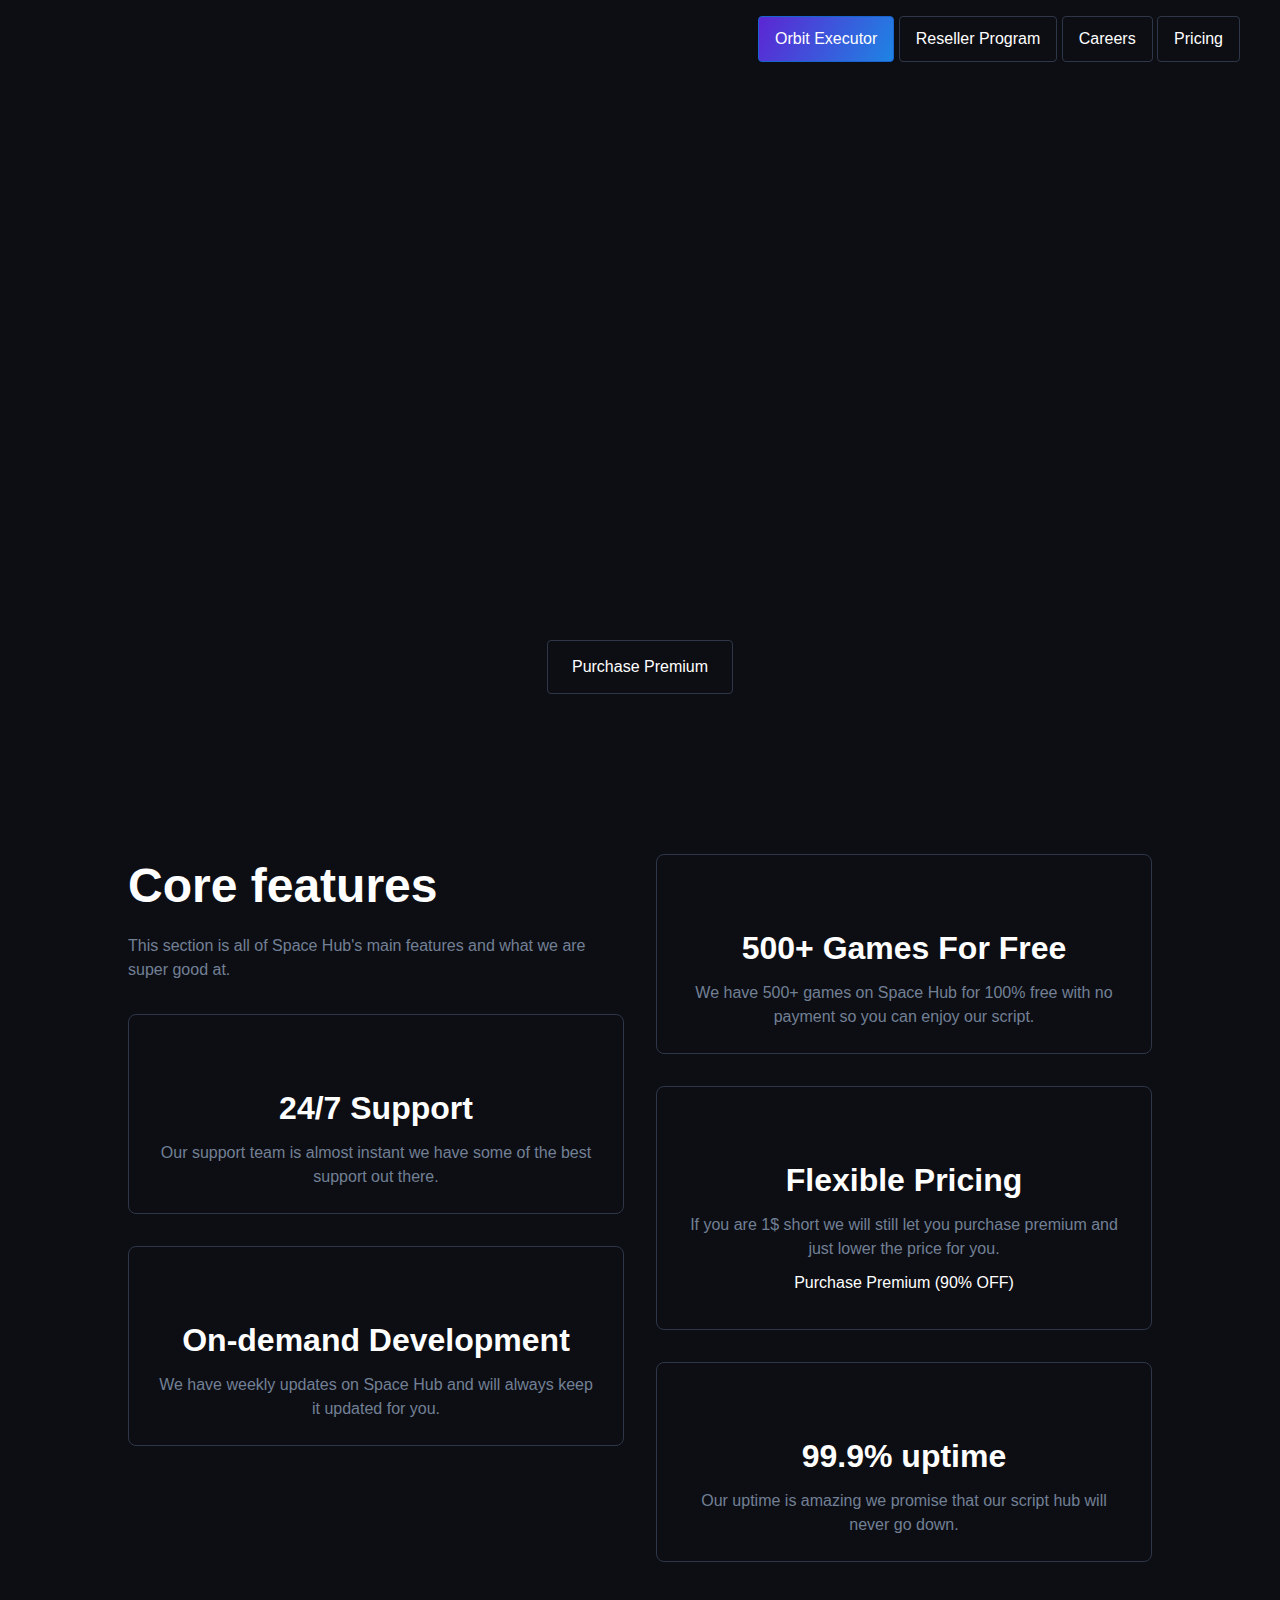
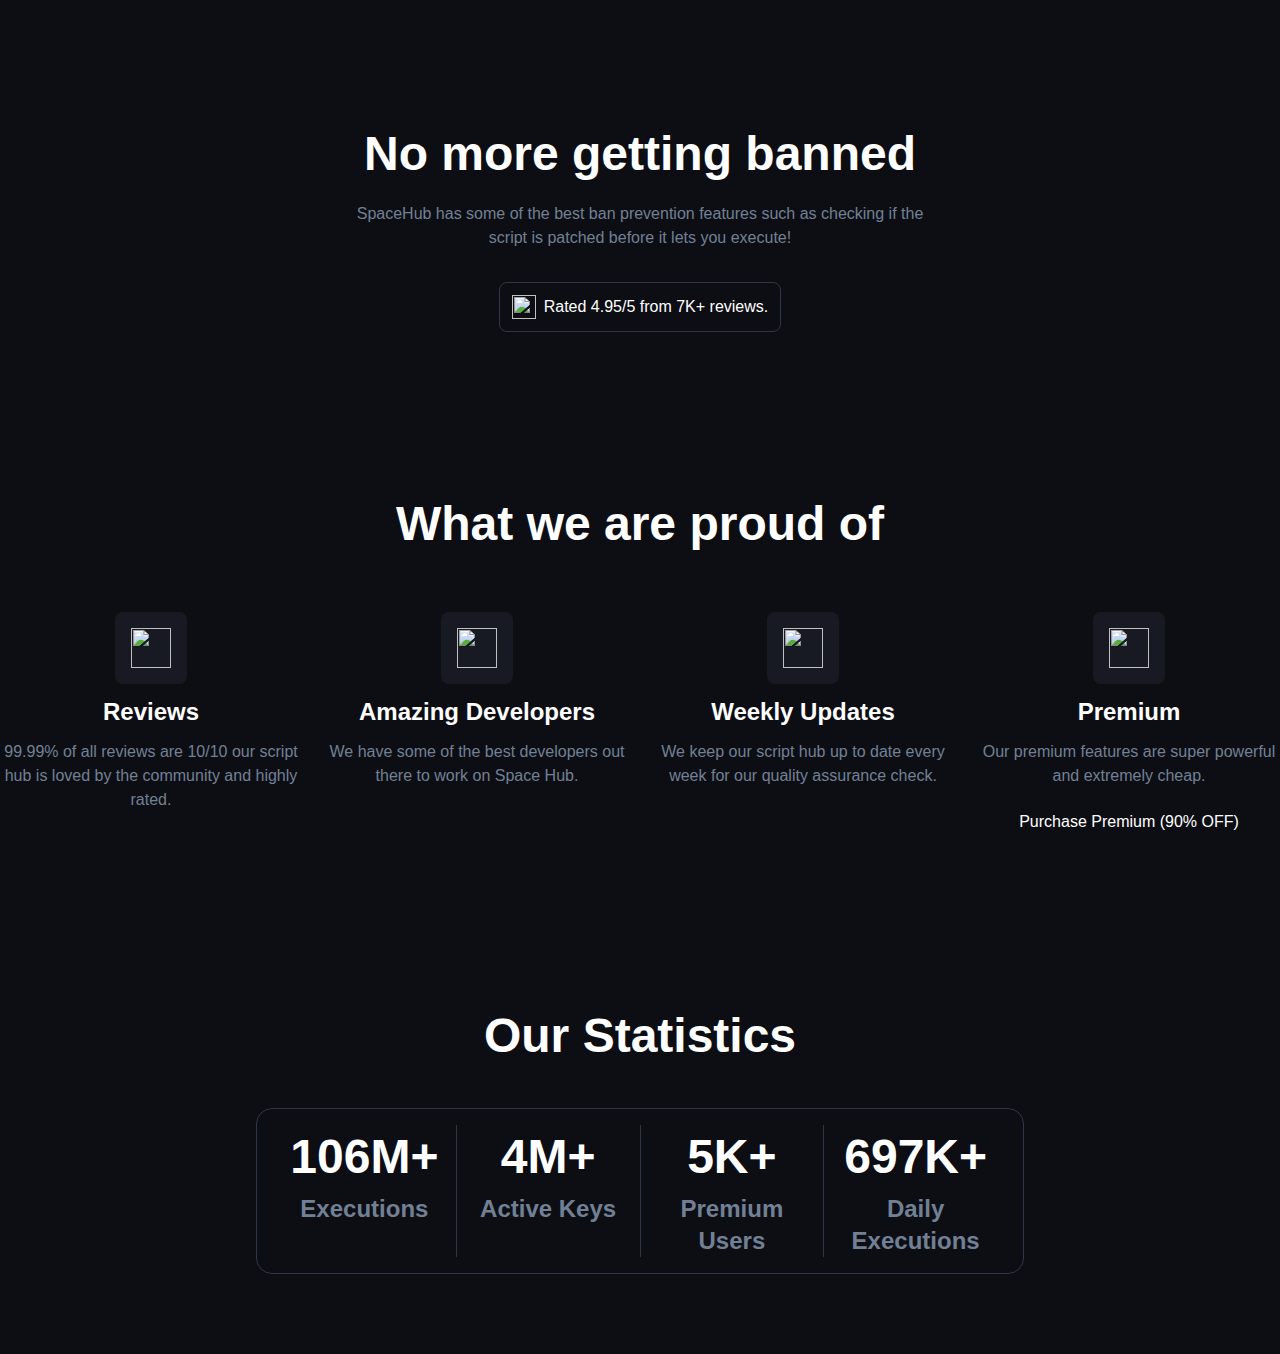
==== index.html @ 3c553796 "Update index.html" ====
<!DOCTYPE html>
<!-- This site was created in Webflow. https://www.webflow.com --><!-- Last Published: Thu Jul 21 2022 04:27:44 GMT+0000 (Coordinated Universal Time) -->
<html data-wf-domain="thor-saas.webflow.io" data-wf-page="628c820b8d6a4765af8ceb71"
  data-wf-site="628c8103c8b5dea654bb0f9a" data-wf-status="1">

<head>
  <meta charset="utf-8" />
  <title>Orbit Universe</title>
    <meta
      name="keywords"
      content="Orbit, SpaceHub, Roblox Script, SpaceHub Script, Orbit Executor, Orbit Universe, Roblox exploit, byfron bypass, roblox executor"
    />
    
  <meta content="SpaceHub - Roblox's #1 Script Hub
      
      - Beautiful User Interface
      - Amazing Premium Features
      - 500+ Supported Games
      - Advanced Features
      - Frequent Updates
      - User Support
      
      Get started today.
      " name="description" />
  <meta name="image"
    content="https://cdn.discordapp.com/attachments/1061655221102723102/1086053492755542047/spacehubbanner.png">
  
  <meta content="SpaceHub" property="og:title" />
  <meta content="SpaceHub - Roblox's #1 Script Hub
      
    - Beautiful User Interface
    - Amazing Premium Features
    - 500+ Supported Games
    - Advanced Features
    - Frequent Updates
    - User Support
    
    Get started today.
    " property="og:description" />
    <meta
      name="keywords"
      content="Orbit, SpaceHub, Roblox Script, SpaceHub Script, Orbit Executor, Orbit Universe, Roblox exploit, byfron bypass, roblox executor"
    />
  <meta name="og:image"
    content="https://cdn.discordapp.com/attachments/1061655221102723102/1086053492755542047/spacehubbanner.png">
  <meta content="SpaceHub" property="twitter:title" />
  <meta content="SpaceHub - Roblox's #1 Script Hub" property="twitter:description" />
  <meta property="og:type" content="website" />
  <meta content="summary_large_image" name="twitter:card" />
  <meta content="width=device-width, initial-scale=1" name="viewport" />
  <meta content="Webflow" name="generator" />
  <link href="styles.css" rel="stylesheet" type="text/css" />
  <script src="https://ajax.googleapis.com/ajax/libs/webfont/1.6.26/webfont.js" type="text/javascript" <link
    href="https://emojigraph.org/media/microsoft/ringed-planet_1fa90.png" rel="shortcut icon" type="image/x-icon" />
  <link href="https://emojigraph.org/media/microsoft/ringed-planet_1fa90.png" rel="apple-touch-icon" />
></script>
  <script type="text/javascript">
    WebFont.load({
      google: {
        families: ["Lexend Deca:100,200,300,regular,500,600,700,800,900"],
      },
    });
  </script>
  <!--[if lt IE 9
      ]><script
        src="https://cdnjs.cloudflare.com/ajax/libs/html5shiv/3.7.3/html5shiv.min.js"
        type="text/javascript"
      ></script
    ><![endif]-->
  <script type="text/javascript">
    !(function (o, c) {
      var n = c.documentElement,
        t = " w-mod-";
      (n.className += t + "js"),
        ("ontouchstart" in o ||
          (o.DocumentTouch && c instanceof DocumentTouch)) &&
        (n.className += t + "touch");
    })(window, document);
  </script>
  <link href="https://emojigraph.org/media/microsoft/ringed-planet_1fa90.png" rel="shortcut icon" type="image/x-icon" />
  <link href="https://emojigraph.org/media/microsoft/ringed-planet_1fa90.png" rel="apple-touch-icon" />
  <script async="" src="https://www.googletagmanager.com/gtag/js?id=G-7HNPZ3B1KF"></script>
  <script type="text/javascript">
    window.dataLayer = window.dataLayer || [];
    function gtag() {
      dataLayer.push(arguments);
    }
    gtag("js", new Date());
    gtag("config", "G-7HNPZ3B1KF", { anonymize_ip: false });
  </script>
  <script type="text/javascript">
    window.__WEBFLOW_CURRENCY_SETTINGS = {
      currencyCode: "USD",
      $init: true,
      symbol: "$",
      decimal: ".",
      fractionDigits: 2,
      group: ",",
      template:
        '{{wf {"path":"symbol","type":"PlainText"} }} {{wf {"path":"amount","type":"CommercePrice"} }} {{wf {"path":"currencyCode","type":"PlainText"} }}',
      hideDecimalForWholeNumbers: false,
    };
  </script>
</head>

<body>

  <script
    type="text/javascript">window.$crisp = []; window.CRISP_WEBSITE_ID = "f33e5ef8-b3be-418f-9e1e-6ba67097d98a"; (function () { d = document; s = d.createElement("script"); s.src = "https://client.crisp.chat/l.js"; s.async = 1; d.getElementsByTagName("head")[0].appendChild(s); })();</script>
  <div class="page-padding">
    <div data-w-id="48b6d82e-3b96-2225-2f69-d4a1f3179f5d" data-animation="default" data-collapse="medium"
      data-duration="400" data-easing="ease" data-easing2="ease" role="banner" class="navigation w-nav">
      <div class="container-navigation">
        <a href="/" class="nav-logo-link w-nav-brand"><img
            src="https://emojigraph.org/media/microsoft/ringed-planet_1fa90.png"
            loading="lazy" alt="" class="nav-logo-image" /></a>
        <nav role="navigation" class="nav-menu w-nav-menu">

        </nav>
        <div class="nav-buttons-wrapper">
          <div data-node-type="commerce-cart-wrapper" data-open-product="" data-wf-cart-type="rightSidebar"
            data-wf-cart-query="query Dynamo2 {
  database {
    id
    commerceOrder {
      comment
      extraItems {
        name
        pluginId
        pluginName
        price {
          value
          unit
          decimalValue
          string
        }
      }
      id
      startedOn
      statusFlags {
        hasDownloads
        hasSubscription
        isFreeOrder
        requiresShipping
      }
      subtotal {
        value
        unit
        decimalValue
        string
      }
      total {
        value
        unit
        decimalValue
        string
      }
      updatedOn
      userItems {
        count
        sku {
          f__draft_0ht
          f__archived_0ht
          f_main_image_4dr {
            url
            file {
              size
              origFileName
              createdOn
              updatedOn
              mimeType
              width
              height
              variants {
                origFileName
                quality
                height
                width
                s3Url
                error
                size
              }
            }
            alt
          }
          f_sku_values_3dr {
            property {
              id
            }
            value {
              id
            }
          }
          id
        }
        price {
          value
          unit
          decimalValue
          string
        }
        product {
          id
          f__draft_0ht
          f__archived_0ht
          f_ec_product_type_2dr10dr {
            id
            name
          }
          f_name_
          f_sku_properties_3dr {
            id
            name
            enum {
              id
              name
              slug
            }
          }
        }
        id
        rowTotal {
          value
          unit
          decimalValue
          string
        }
        subscriptionFrequency
        subscriptionInterval
        subscriptionTrial
      }
      userItemsCount
    }
  }
  site {
    id
    commerce {
      businessAddress {
        country
      }
      defaultCountry
      defaultCurrency
      quickCheckoutEnabled
    }
  }
}
" data-wf-page-link-href-prefix="" class="w-commerce-commercecartwrapper">
            <a href="#" data-node-type="commerce-cart-open-link"
              class="w-commerce-commercecartopenlink button tertriary nav cart w-inline-block"
              data-wf-bindings="%5B%7B%22innerHTML%22%3A%7B%22type%22%3A%22Number%22%2C%22filter%22%3A%7B%22type%22%3A%22numberPrecision%22%2C%22params%22%3A%5B%220%22%2C%22numberPrecision%22%5D%7D%2C%22dataPath%22%3A%22database.commerceOrder.userItemsCount%22%7D%7D%5D"
              style="display: none" data-count-hide-rule="always"
              class="w-commerce-commercecartopenlinkcount cart-quantity">
              0
          </div></a>
          <div data-node-type="commerce-cart-container-wrapper" style="display: none"
            class="w-commerce-commercecartcontainerwrapper w-commerce-commercecartcontainerwrapper--cartType-rightSidebar cart-wrapper">
            <div data-node-type="commerce-cart-container" class="w-commerce-commercecartcontainer cart-container">
              <div class="w-commerce-commercecartheader cart-header">
                <h4 class="w-commerce-commercecartheading">Your Cart</h4>
                <a href="#" data-node-type="commerce-cart-close-link"
                  class="w-commerce-commercecartcloselink close-button-2 w-inline-block"><img
                    src="https://uploads-ssl.webflow.com/628c8103c8b5dea654bb0f9a/628ce2d9ec6b184b92f8a95e_close-icon.png"
                    loading="lazy" alt="" class="close-icon" /></a>
              </div>
              <div class="w-commerce-commercecartformwrapper">
                <form data-node-type="commerce-cart-form" style="display: none" class="w-commerce-commercecartform">
                  <script type="text/x-wf-template" id="wf-template-ed52335e-01ce-f717-e72e-0df2cdad130b">
                        %3Cdiv%20class%3D%22w-commerce-commercecartitem%22%3E%3Cimg%20data-wf-bindings%3D%22%255B%257B%2522src%2522%253A%257B%2522type%2522%253A%2522ImageRef%2522%252C%2522filter%2522%253A%257B%2522type%2522%253A%2522identity%2522%252C%2522params%2522%253A%255B%255D%257D%252C%2522dataPath%2522%253A%2522database.commerceOrder.userItems%255B%255D.sku.f_main_image_4dr%2522%257D%257D%255D%22%20src%3D%22%22%20alt%3D%22%22%20class%3D%22w-commerce-commercecartitemimage%20w-dyn-bind-empty%22%2F%3E%3Cdiv%20class%3D%22w-commerce-commercecartiteminfo%22%3E%3Cdiv%20data-wf-bindings%3D%22%255B%257B%2522innerHTML%2522%253A%257B%2522type%2522%253A%2522PlainText%2522%252C%2522filter%2522%253A%257B%2522type%2522%253A%2522identity%2522%252C%2522params%2522%253A%255B%255D%257D%252C%2522dataPath%2522%253A%2522database.commerceOrder.userItems%255B%255D.product.f_name_%2522%257D%257D%255D%22%20class%3D%22w-commerce-commercecartproductname%20text-color-white%20w-dyn-bind-empty%22%3E%3C%2Fdiv%3E%3Cdiv%20data-wf-bindings%3D%22%255B%257B%2522innerHTML%2522%253A%257B%2522type%2522%253A%2522CommercePrice%2522%252C%2522filter%2522%253A%257B%2522type%2522%253A%2522price%2522%252C%2522params%2522%253A%255B%255D%257D%252C%2522dataPath%2522%253A%2522database.commerceOrder.userItems%255B%255D.price%2522%257D%257D%255D%22%3E%24%C2%A00.00%C2%A0USD%3C%2Fdiv%3E%3Cscript%20type%3D%22text%2Fx-wf-template%22%20id%3D%22wf-template-ed52335e-01ce-f717-e72e-0df2cdad1311%22%3E%253Cli%253E%253Cspan%2520data-wf-bindings%253D%2522%25255B%25257B%252522innerHTML%252522%25253A%25257B%252522type%252522%25253A%252522PlainText%252522%25252C%252522filter%252522%25253A%25257B%252522type%252522%25253A%252522identity%252522%25252C%252522params%252522%25253A%25255B%25255D%25257D%25252C%252522dataPath%252522%25253A%252522database.commerceOrder.userItems%25255B%25255D.product.f_sku_properties_3dr%25255B%25255D.name%252522%25257D%25257D%25255D%2522%2520class%253D%2522w-dyn-bind-empty%2522%253E%253C%252Fspan%253E%253Cspan%253E%253A%2520%253C%252Fspan%253E%253Cspan%2520data-wf-bindings%253D%2522%25255B%25257B%252522innerHTML%252522%25253A%25257B%252522type%252522%25253A%252522CommercePropValues%252522%25252C%252522filter%252522%25253A%25257B%252522type%252522%25253A%252522identity%252522%25252C%252522params%252522%25253A%25255B%25255D%25257D%25252C%252522dataPath%252522%25253A%252522database.commerceOrder.userItems%25255B%25255D.product.f_sku_properties_3dr%25255B%25255D%252522%25257D%25257D%25255D%2522%2520class%253D%2522w-dyn-bind-empty%2522%253E%253C%252Fspan%253E%253C%252Fli%253E%3C%2Fscript%3E%3Cul%20data-wf-bindings%3D%22%255B%257B%2522optionSets%2522%253A%257B%2522type%2522%253A%2522CommercePropTable%2522%252C%2522filter%2522%253A%257B%2522type%2522%253A%2522identity%2522%252C%2522params%2522%253A%255B%255D%257D%252C%2522dataPath%2522%253A%2522database.commerceOrder.userItems%255B%255D.product.f_sku_properties_3dr%5B%5D%2522%257D%257D%252C%257B%2522optionValues%2522%253A%257B%2522type%2522%253A%2522CommercePropValues%2522%252C%2522filter%2522%253A%257B%2522type%2522%253A%2522identity%2522%252C%2522params%2522%253A%255B%255D%257D%252C%2522dataPath%2522%253A%2522database.commerceOrder.userItems%255B%255D.sku.f_sku_values_3dr%2522%257D%257D%255D%22%20class%3D%22w-commerce-commercecartoptionlist%22%20data-wf-collection%3D%22database.commerceOrder.userItems%255B%255D.product.f_sku_properties_3dr%22%20data-wf-template-id%3D%22wf-template-ed52335e-01ce-f717-e72e-0df2cdad1311%22%3E%3Cli%3E%3Cspan%20data-wf-bindings%3D%22%255B%257B%2522innerHTML%2522%253A%257B%2522type%2522%253A%2522PlainText%2522%252C%2522filter%2522%253A%257B%2522type%2522%253A%2522identity%2522%252C%2522params%2522%253A%255B%255D%257D%252C%2522dataPath%2522%253A%2522database.commerceOrder.userItems%255B%255D.product.f_sku_properties_3dr%255B%255D.name%2522%257D%257D%255D%22%20class%3D%22w-dyn-bind-empty%22%3E%3C%2Fspan%3E%3Cspan%3E%3A%20%3C%2Fspan%3E%3Cspan%20data-wf-bindings%3D%22%255B%257B%2522innerHTML%2522%253A%257B%2522type%2522%253A%2522CommercePropValues%2522%252C%2522filter%2522%253A%257B%2522type%2522%253A%2522identity%2522%252C%2522params%2522%253A%255B%255D%257D%252C%2522dataPath%2522%253A%2522database.commerceOrder.userItems%255B%255D.product.f_sku_properties_3dr%255B%255D%2522%257D%257D%255D%22%20class%3D%22w-dyn-bind-empty%22%3E%3C%2Fspan%3E%3C%2Fli%3E%3C%2Ful%3E%3Ca%20href%3D%22%23%22%20data-wf-bindings%3D%22%255B%257B%2522data-commerce-sku-id%2522%253A%257B%2522type%2522%253A%2522ItemRef%2522%252C%2522filter%2522%253A%257B%2522type%2522%253A%2522identity%2522%252C%2522params%2522%253A%255B%255D%257D%252C%2522dataPath%2522%253A%2522database.commerceOrder.userItems%255B%255D.sku.id%2522%257D%257D%255D%22%20class%3D%22w-inline-block%22%20data-wf-cart-action%3D%22remove-item%22%20data-commerce-sku-id%3D%22%22%3E%3Cdiv%3ERemove%3C%2Fdiv%3E%3C%2Fa%3E%3C%2Fdiv%3E%3Cinput%20type%3D%22number%22%20data-wf-bindings%3D%22%255B%257B%2522value%2522%253A%257B%2522type%2522%253A%2522Number%2522%252C%2522filter%2522%253A%257B%2522type%2522%253A%2522numberPrecision%2522%252C%2522params%2522%253A%255B%25220%2522%252C%2522numberPrecision%2522%255D%257D%252C%2522dataPath%2522%253A%2522database.commerceOrder.userItems%255B%255D.count%2522%257D%257D%252C%257B%2522data-commerce-sku-id%2522%253A%257B%2522type%2522%253A%2522ItemRef%2522%252C%2522filter%2522%253A%257B%2522type%2522%253A%2522identity%2522%252C%2522params%2522%253A%255B%255D%257D%252C%2522dataPath%2522%253A%2522database.commerceOrder.userItems%255B%255D.sku.id%2522%257D%257D%255D%22%20data-wf-conditions%3D%22%257B%2522condition%2522%253A%257B%2522fields%2522%253A%257B%2522product%253Aec-product-type%2522%253A%257B%2522ne%2522%253A%2522e348fd487d0102946c9179d2a94bb613%2522%252C%2522type%2522%253A%2522Option%2522%257D%257D%257D%252C%2522dataPath%2522%253A%2522database.commerceOrder.userItems%255B%255D%2522%257D%22%20class%3D%22w-commerce-commercecartquantity%20cart-quantity-2%22%20required%3D%22%22%20pattern%3D%22%5E%5B0-9%5D%2B%24%22%20inputMode%3D%22numeric%22%20name%3D%22quantity%22%20autoComplete%3D%22off%22%20data-wf-cart-action%3D%22update-item-quantity%22%20data-commerce-sku-id%3D%22%22%20value%3D%221%22%2F%3E%3C%2Fdiv%3E
                      </script>
                  <div class="w-commerce-commercecartlist" data-wf-collection="database.commerceOrder.userItems"
                    data-wf-template-id="wf-template-ed52335e-01ce-f717-e72e-0df2cdad130b">
                    <div class="w-commerce-commercecartitem">
                      <img
                        data-wf-bindings="%5B%7B%22src%22%3A%7B%22type%22%3A%22ImageRef%22%2C%22filter%22%3A%7B%22type%22%3A%22identity%22%2C%22params%22%3A%5B%5D%7D%2C%22dataPath%22%3A%22database.commerceOrder.userItems%5B%5D.sku.f_main_image_4dr%22%7D%7D%5D"
                        src="" alt="" class="w-commerce-commercecartitemimage w-dyn-bind-empty" />
                      <div class="w-commerce-commercecartiteminfo">
                        <div
                          data-wf-bindings="%5B%7B%22innerHTML%22%3A%7B%22type%22%3A%22PlainText%22%2C%22filter%22%3A%7B%22type%22%3A%22identity%22%2C%22params%22%3A%5B%5D%7D%2C%22dataPath%22%3A%22database.commerceOrder.userItems%5B%5D.product.f_name_%22%7D%7D%5D"
                          class="w-commerce-commercecartproductname text-color-white w-dyn-bind-empty"></div>
                        <div
                          data-wf-bindings="%5B%7B%22innerHTML%22%3A%7B%22type%22%3A%22CommercePrice%22%2C%22filter%22%3A%7B%22type%22%3A%22price%22%2C%22params%22%3A%5B%5D%7D%2C%22dataPath%22%3A%22database.commerceOrder.userItems%5B%5D.price%22%7D%7D%5D">
                          $ 0.00 USD
                        </div>
                        <script type="text/x-wf-template" id="wf-template-ed52335e-01ce-f717-e72e-0df2cdad1311">
                              %3Cli%3E%3Cspan%20data-wf-bindings%3D%22%255B%257B%2522innerHTML%2522%253A%257B%2522type%2522%253A%2522PlainText%2522%252C%2522filter%2522%253A%257B%2522type%2522%253A%2522identity%2522%252C%2522params%2522%253A%255B%255D%257D%252C%2522dataPath%2522%253A%2522database.commerceOrder.userItems%255B%255D.product.f_sku_properties_3dr%255B%255D.name%2522%257D%257D%255D%22%20class%3D%22w-dyn-bind-empty%22%3E%3C%2Fspan%3E%3Cspan%3E%3A%20%3C%2Fspan%3E%3Cspan%20data-wf-bindings%3D%22%255B%257B%2522innerHTML%2522%253A%257B%2522type%2522%253A%2522CommercePropValues%2522%252C%2522filter%2522%253A%257B%2522type%2522%253A%2522identity%2522%252C%2522params%2522%253A%255B%255D%257D%252C%2522dataPath%2522%253A%2522database.commerceOrder.userItems%255B%255D.product.f_sku_properties_3dr%255B%255D%2522%257D%257D%255D%22%20class%3D%22w-dyn-bind-empty%22%3E%3C%2Fspan%3E%3C%2Fli%3E
                            </script>
                        <ul
                          data-wf-bindings="%5B%7B%22optionSets%22%3A%7B%22type%22%3A%22CommercePropTable%22%2C%22filter%22%3A%7B%22type%22%3A%22identity%22%2C%22params%22%3A%5B%5D%7D%2C%22dataPath%22%3A%22database.commerceOrder.userItems%5B%5D.product.f_sku_properties_3dr[]%22%7D%7D%2C%7B%22optionValues%22%3A%7B%22type%22%3A%22CommercePropValues%22%2C%22filter%22%3A%7B%22type%22%3A%22identity%22%2C%22params%22%3A%5B%5D%7D%2C%22dataPath%22%3A%22database.commerceOrder.userItems%5B%5D.sku.f_sku_values_3dr%22%7D%7D%5D"
                          class="w-commerce-commercecartoptionlist"
                          data-wf-collection="database.commerceOrder.userItems%5B%5D.product.f_sku_properties_3dr"
                          data-wf-template-id="wf-template-ed52335e-01ce-f717-e72e-0df2cdad1311">
                          <li>
                            <span
                              data-wf-bindings="%5B%7B%22innerHTML%22%3A%7B%22type%22%3A%22PlainText%22%2C%22filter%22%3A%7B%22type%22%3A%22identity%22%2C%22params%22%3A%5B%5D%7D%2C%22dataPath%22%3A%22database.commerceOrder.userItems%5B%5D.product.f_sku_properties_3dr%5B%5D.name%22%7D%7D%5D"
                              class="w-dyn-bind-empty"></span><span>: </span><span
                              data-wf-bindings="%5B%7B%22innerHTML%22%3A%7B%22type%22%3A%22CommercePropValues%22%2C%22filter%22%3A%7B%22type%22%3A%22identity%22%2C%22params%22%3A%5B%5D%7D%2C%22dataPath%22%3A%22database.commerceOrder.userItems%5B%5D.product.f_sku_properties_3dr%5B%5D%22%7D%7D%5D"
                              class="w-dyn-bind-empty"></span>
                          </li>
                        </ul>
                        <a href="#"
                          data-wf-bindings="%5B%7B%22data-commerce-sku-id%22%3A%7B%22type%22%3A%22ItemRef%22%2C%22filter%22%3A%7B%22type%22%3A%22identity%22%2C%22params%22%3A%5B%5D%7D%2C%22dataPath%22%3A%22database.commerceOrder.userItems%5B%5D.sku.id%22%7D%7D%5D"
                          class="w-inline-block" data-wf-cart-action="remove-item" data-commerce-sku-id="">
                          <div>Remove</div>
                        </a>
                      </div>
                      <input type="number"
                        data-wf-bindings="%5B%7B%22value%22%3A%7B%22type%22%3A%22Number%22%2C%22filter%22%3A%7B%22type%22%3A%22numberPrecision%22%2C%22params%22%3A%5B%220%22%2C%22numberPrecision%22%5D%7D%2C%22dataPath%22%3A%22database.commerceOrder.userItems%5B%5D.count%22%7D%7D%2C%7B%22data-commerce-sku-id%22%3A%7B%22type%22%3A%22ItemRef%22%2C%22filter%22%3A%7B%22type%22%3A%22identity%22%2C%22params%22%3A%5B%5D%7D%2C%22dataPath%22%3A%22database.commerceOrder.userItems%5B%5D.sku.id%22%7D%7D%5D"
                        data-wf-conditions="%7B%22condition%22%3A%7B%22fields%22%3A%7B%22product%3Aec-product-type%22%3A%7B%22ne%22%3A%22e348fd487d0102946c9179d2a94bb613%22%2C%22type%22%3A%22Option%22%7D%7D%7D%2C%22dataPath%22%3A%22database.commerceOrder.userItems%5B%5D%22%7D"
                        class="w-commerce-commercecartquantity cart-quantity-2" required="" pattern="^[0-9]+$"
                        inputmode="numeric" name="quantity" autocomplete="off"
                        data-wf-cart-action="update-item-quantity" data-commerce-sku-id="" value="1" />
                    </div>
                  </div>
                  <div class="w-commerce-commercecartfooter cart-footer">
                    <div class="w-commerce-commercecartlineitem text-color-white">
                      <div>Subtotal</div>
                      <div
                        data-wf-bindings="%5B%7B%22innerHTML%22%3A%7B%22type%22%3A%22CommercePrice%22%2C%22filter%22%3A%7B%22type%22%3A%22price%22%2C%22params%22%3A%5B%5D%7D%2C%22dataPath%22%3A%22database.commerceOrder.subtotal%22%7D%7D%5D"
                        class="w-commerce-commercecartordervalue"></div>
                    </div>
                    <div>
                      <div data-node-type="commerce-cart-quick-checkout-actions" style="display: none">
                        <a role="button" tabindex="0" aria-label="Apple Pay" aria-haspopup="dialog"
                          data-node-type="commerce-cart-apple-pay-button" style="
                                background-image: -webkit-named-image(
                                  apple-pay-logo-white
                                );
                                background-size: 100% 50%;
                                background-position: 50% 50%;
                                background-repeat: no-repeat;
                              " class="w-commerce-commercecartapplepaybutton apple-pay">
                          <div></div>
                        </a><a role="button" tabindex="0" aria-haspopup="dialog"
                          data-node-type="commerce-cart-quick-checkout-button" style="display: none"
                          class="w-commerce-commercecartquickcheckoutbutton"><svg
                            class="w-commerce-commercequickcheckoutgoogleicon" xmlns="http://www.w3.org/2000/svg"
                            xmlns:xlink="http://www.w3.org/1999/xlink" width="16" height="16" viewBox="0 0 16 16">
                            <defs>
                              <polygon id="google-mark-a" points="0 .329 3.494 .329 3.494 7.649 0 7.649"></polygon>
                              <polygon id="google-mark-c" points=".894 0 13.169 0 13.169 6.443 .894 6.443"></polygon>
                            </defs>
                            <g fill="none" fill-rule="evenodd">
                              <path fill="#4285F4"
                                d="M10.5967,12.0469 L10.5967,14.0649 L13.1167,14.0649 C14.6047,12.6759 15.4577,10.6209 15.4577,8.1779 C15.4577,7.6339 15.4137,7.0889 15.3257,6.5559 L7.8887,6.5559 L7.8887,9.6329 L12.1507,9.6329 C11.9767,10.6119 11.4147,11.4899 10.5967,12.0469">
                              </path>
                              <path fill="#34A853"
                                d="M7.8887,16 C10.0137,16 11.8107,15.289 13.1147,14.067 C13.1147,14.066 13.1157,14.065 13.1167,14.064 L10.5967,12.047 C10.5877,12.053 10.5807,12.061 10.5727,12.067 C9.8607,12.556 8.9507,12.833 7.8887,12.833 C5.8577,12.833 4.1387,11.457 3.4937,9.605 L0.8747,9.605 L0.8747,11.648 C2.2197,14.319 4.9287,16 7.8887,16">
                              </path>
                              <g transform="translate(0 4)">
                                <mask id="google-mark-b" fill="#fff">
                                  <use xlink:href="#google-mark-a"></use>
                                </mask>
                                <path fill="#FBBC04"
                                  d="M3.4639,5.5337 C3.1369,4.5477 3.1359,3.4727 3.4609,2.4757 L3.4639,2.4777 C3.4679,2.4657 3.4749,2.4547 3.4789,2.4427 L3.4939,0.3287 L0.8939,0.3287 C0.8799,0.3577 0.8599,0.3827 0.8459,0.4117 C-0.2821,2.6667 -0.2821,5.3337 0.8459,7.5887 L0.8459,7.5997 C0.8549,7.6167 0.8659,7.6317 0.8749,7.6487 L3.4939,5.6057 C3.4849,5.5807 3.4729,5.5587 3.4639,5.5337"
                                  mask="url(#google-mark-b)"></path>
                              </g>
                              <mask id="google-mark-d" fill="#fff">
                                <use xlink:href="#google-mark-c"></use>
                              </mask>
                              <path fill="#EA4335"
                                d="M0.894,4.3291 L3.478,6.4431 C4.113,4.5611 5.843,3.1671 7.889,3.1671 C9.018,3.1451 10.102,3.5781 10.912,4.3671 L13.169,2.0781 C11.733,0.7231 9.85,-0.0219 7.889,0.0001 C4.941,0.0001 2.245,1.6791 0.894,4.3291"
                                mask="url(#google-mark-d)"></path>
                            </g>
                          </svg><svg class="w-commerce-commercequickcheckoutmicrosofticon"
                            xmlns="http://www.w3.org/2000/svg" width="16" height="16" viewBox="0 0 16 16">
                            <g fill="none" fill-rule="evenodd">
                              <polygon fill="#F05022" points="7 7 1 7 1 1 7 1"></polygon>
                              <polygon fill="#7DB902" points="15 7 9 7 9 1 15 1"></polygon>
                              <polygon fill="#00A4EE" points="7 15 1 15 1 9 7 9"></polygon>
                              <polygon fill="#FFB700" points="15 15 9 15 9 9 15 9"></polygon>
                            </g>
                          </svg>
                          <div>Pay with browser.</div>
                        </a>
                      </div>
                      <a href="/checkout" value="Continue to Checkout" data-node-type="cart-checkout-button"
                        class="w-commerce-commercecartcheckoutbutton button" data-loading-text="Hang Tight...">Continue
                        to Checkout</a>
                    </div>
                  </div>
                </form>
                <div class="w-commerce-commercecartemptystate">
                  <div>No items found.</div>
                </div>
                <div style="display: none" data-node-type="commerce-cart-error"
                  class="w-commerce-commercecarterrorstate error-message">
                  <div class="w-cart-error-msg" data-w-cart-quantity-error="Product is not available in this quantity."
                    data-w-cart-general-error="Something went wrong when adding this item to the cart."
                    data-w-cart-checkout-error="Checkout is disabled on this site."
                    data-w-cart-cart_order_min-error="The order minimum was not met. Add more items to your cart to continue."
                    data-w-cart-subscription_error-error="Before you purchase, please use your email invite to verify your address so we can send order updates.">
                    Product is not available in this quantity.
                  </div>
                </div>
              </div>
            </div>
          </div>
        </div>
        <div class="nav-menu-button w-nav-button">
          <div class="nav-menu-burger-icon w-embed">
            <svg width="24" height="24" viewBox="0 0 24 24" fill="none" xmlns="http://www.w3.org/2000/svg">
              <rect x="4" y="6" width="16" height="2" rx="1" fill="currentColor" />
              <rect x="4" y="11" width="16" height="2" rx="1" fill="currentColor" />
              <rect x="4" y="16" width="16" height="2" rx="1" fill="currentColor" />
            </svg>
          </div>
        </div>
        <div class="tablet-hide">
          <a href="https://orbituniverse.com/download" class="button nav dropdown w-button">Orbit Executor</a>

        
           
          <a href="https://discord.gg/nq58HS9jJd" rel="stylesheet" class="button nav tertriary w-button">Reseller Program</a
          </div>
            <a href="https://careers.orbituniverse.com/" rel="stylesheet" class="button nav tertriary w-button">Careers</a
            
            </div>
            <a href="https://orbituniverse.com/pricing" rel="stylesheet" class="button nav tertriary w-button">Pricing</a
              
            
            </div>
        </div>
      </div>
    </div>
    <div class="section product-2-hero-sec">
      <div class="container-small text-align-center">
        <div class="margin-bottom margin-medium">
          <h1 data-w-id="5e863f08-c474-2060-6a73-049c02f71e7d" style="opacity: 0">
            Space Hub, Roblox's <span class="span-pink">#1 Script Hub</span>
          </h1>
        </div>
        <div class="margin-bottom margin-small">
          <p data-w-id="5e863f08-c474-2060-6a73-049c02f71e82" style="opacity: 0">
            Space Hub has so many supported game and so many amazing features! Owned and operated by Lucas / Orbit
            Universe.
          </p>
        </div>
        

        <div data-w-id="5e863f08-c474-2060-6a73-049c02f71e84" style="opacity: 0" class="buttons-row">
          <a href="https://script.orbituniverse.com"
            class="button w-button">Get the free script</a>

        </div>
        <p data-w-id="5e863f08-c474-2060-6a73-049c02f71e82" style="opacity: 0">
          ㅤㅤㅤㅤㅤ
        </p>
        <p> </p>
        <p data-w-id="5e863f08-c474-2060-6a73-049c02f71e82" style="opacity: 0">
         Banned from a roblox game? Get UNBANNED now with our premium features! ITS 90% OFF FOR A LIMITED TIME!
        </p>
        <p data-w-id="5e863f08-c474-2060-6a73-049c02f71e82" style="opacity: 0">
          ㅤㅤㅤㅤㅤ
        </p>
        <a href="https://store.orbituniverse.com/product/space-hub-premium-90-off?info=reviews" rel="stylesheet"
            class="button tertriary w-button">Purchase Premium</a>
      </div>
      </div>
      <img
        src="https://uploads-ssl.webflow.com/628c8103c8b5dea654bb0f9a/628c9c558b1476c1b791a777_background-shape-1.png"
        loading="eager" sizes="(max-width: 479px) 100vw, (max-width: 767px) 95vw, (max-width: 991px) 94vw, 900px"
        srcset="
            https://uploads-ssl.webflow.com/628c8103c8b5dea654bb0f9a/628c9c558b1476c1b791a777_background-shape-1-p-500.png  500w,
            https://uploads-ssl.webflow.com/628c8103c8b5dea654bb0f9a/628c9c558b1476c1b791a777_background-shape-1.png       1300w
          " alt="" class="background-image-1" />
    </div>

    <div data-w-id="0ea0797f-1865-3424-e1a3-c4fb3ea63fbc" class="section">
      <div class="container-large">
        <div class="features-7-grid">
          <div id="w-node-_0ea0797f-1865-3424-e1a3-c4fb3ea63fbf-3ea63fbc" class="features-7-column">
            <div>
              <h2 class="margin-bottom margin-xsmall">Core features</h2>
              <p>
                This section is all of Space Hub's main features and what we are super good at.
              </p>
            </div>
            <div id="w-node-_0ea0797f-1865-3424-e1a3-c4fb3ea63fc5-3ea63fbc" class="features-7-card">
              <div class="features-7-card-image-wrap">
                <img
                  src="https://uploads-ssl.webflow.com/628c8103c8b5dea654bb0f9a/628f6fdce1fc9450f2c3d985_feature-image-2.jpg"
                  loading="lazy" width="364" alt=""
                  sizes="(max-width: 479px) 100vw, (max-width: 767px) 41vw, (max-width: 991px) 40vw, 39vw" srcset="
                      https://uploads-ssl.webflow.com/628c8103c8b5dea654bb0f9a/628f6fdce1fc9450f2c3d985_feature-image-2-p-500.jpeg 500w,
                      https://uploads-ssl.webflow.com/628c8103c8b5dea654bb0f9a/628f6fdce1fc9450f2c3d985_feature-image-2.jpg        728w
                    " class="cover-image" />
              </div>
              <div>
                <h3 class="margin-bottom margin-xxsmall">24/7 Support</h3>
                <p>
                  Our support team is almost instant we have some of the best support out there.
                </p>
              </div>
            </div>
            <div class="features-7-card">
              <div class="features-7-card-image-wrap">
                <img
                  src="https://uploads-ssl.webflow.com/628c8103c8b5dea654bb0f9a/628f6fdc4cdf8f3e590f1c73_feature-image-4.jpg"
                  loading="lazy" width="364" alt=""
                  sizes="(max-width: 479px) 100vw, (max-width: 767px) 41vw, (max-width: 991px) 40vw, 39vw" srcset="
                      https://uploads-ssl.webflow.com/628c8103c8b5dea654bb0f9a/628f6fdc4cdf8f3e590f1c73_feature-image-4-p-500.jpeg 500w,
                      https://uploads-ssl.webflow.com/628c8103c8b5dea654bb0f9a/628f6fdc4cdf8f3e590f1c73_feature-image-4.jpg        728w
                    " class="cover-image" />
              </div>
              <div>
                <h3 class="margin-bottom margin-xxsmall">
                  On-demand Development
                </h3>
                <p>
                  We have weekly updates on Space Hub and will always keep it updated for you.
                </p>
              </div>
            </div>
          </div>
          <div id="w-node-_0ea0797f-1865-3424-e1a3-c4fb3ea63fd5-3ea63fbc" class="features-7-column">
            <div id="w-node-_0ea0797f-1865-3424-e1a3-c4fb3ea63fd6-3ea63fbc" class="features-7-card">
              <div class="features-7-card-image-wrap">
                <img
                  src="https://uploads-ssl.webflow.com/628c8103c8b5dea654bb0f9a/628f6fdc24e2c25bd820a2c3_feature-image-1.jpg"
                  loading="lazy" width="364" alt=""
                  sizes="(max-width: 479px) 100vw, (max-width: 767px) 41vw, (max-width: 991px) 40vw, 39vw" srcset="
                      https://uploads-ssl.webflow.com/628c8103c8b5dea654bb0f9a/628f6fdc24e2c25bd820a2c3_feature-image-1-p-500.jpeg 500w,
                      https://uploads-ssl.webflow.com/628c8103c8b5dea654bb0f9a/628f6fdc24e2c25bd820a2c3_feature-image-1.jpg        728w
                    " class="cover-image" />
              </div>
              <div>
                <h3 class="margin-bottom margin-xxsmall">500+ Games For Free</h3>
                <p>
                  We have 500+ games on Space Hub for 100% free with no payment so you can enjoy our script.
                </p>
              </div>
            </div>
            <div class="features-7-card">
              <div class="features-7-card-image-wrap">
                <img
                  src="https://uploads-ssl.webflow.com/628c8103c8b5dea654bb0f9a/628f6fdc354d75213ba39832_feature-image-3.jpg"
                  loading="lazy" width="364" alt=""
                  sizes="(max-width: 479px) 100vw, (max-width: 767px) 41vw, (max-width: 991px) 40vw, 39vw" srcset="
                      https://uploads-ssl.webflow.com/628c8103c8b5dea654bb0f9a/628f6fdc354d75213ba39832_feature-image-3-p-500.jpeg 500w,
                      https://uploads-ssl.webflow.com/628c8103c8b5dea654bb0f9a/628f6fdc354d75213ba39832_feature-image-3.jpg        728w
                    " class="cover-image" />
              </div>
              <div>
                <h3 class="margin-bottom margin-xxsmall">Flexible Pricing</h3>
                <p>
                  If you are 1$ short we will still let you purchase premium and just lower the price for you.
                </p>
                <a <div href="https://store.orbituniverse.com/product/space-hub-premium-90-off?info=reviews" class="button texted nav w-button">Purchase Premium (90% OFF)</div></a
              </div>
            </div>
            <div class="features-7-card">
              <div class="features-7-card-image-wrap">
                <img
                  src="https://uploads-ssl.webflow.com/628c8103c8b5dea654bb0f9a/628f6fdc102862ee71ec610a_feature-image-5.jpg"
                  loading="lazy" width="364" alt=""
                  sizes="(max-width: 479px) 100vw, (max-width: 767px) 41vw, (max-width: 991px) 40vw, 39vw" srcset="
                      https://uploads-ssl.webflow.com/628c8103c8b5dea654bb0f9a/628f6fdc102862ee71ec610a_feature-image-5-p-500.jpeg 500w,
                      https://uploads-ssl.webflow.com/628c8103c8b5dea654bb0f9a/628f6fdc102862ee71ec610a_feature-image-5.jpg        728w
                    " class="cover-image" />
              </div>
              <div>
                <h3 class="margin-bottom margin-xxsmall">99.9% uptime</h3>
                <p>
                  Our uptime is amazing we promise that our script hub will never go down.
                </p>
              </div>
            </div>
          </div>
        </div>
      </div>
    </div>
    <div data-w-id="8d9f7626-8213-c14c-3bb0-f04bfea81f12" class="section">
      <div class="container-huge">
        <div class="features-9">
          <div
            id="https://media.discordapp.net/attachments/1084366394600206346/1095483972303192105/IMG_0368.png?width=985&height=554"
            class=""></div>
          <div
            id="https://media.discordapp.net/attachments/1084366394600206346/1095483972303192105/IMG_0368.png?width=985&height=554"
            class="text-align-center">
            <h2 class="margin-bottom margin-xsmall">No more getting banned</h2>
            <p class="margin-bottom margin-large">SpaceHub has some of the best ban prevention features such as checking
              if the script is patched before it lets you execute!</p>
            <div class="feature-9-badge-wrap">
              <div class="feature-9-badge"><img
                  src="https://uploads-ssl.webflow.com/628c8103c8b5dea654bb0f9a/6290b35cedbc9f3c811c71dd_star.svg"
                  loading="lazy" alt="" class="feature-9-icon" />
                <p>Rated 4.95/5 from 7K+ reviews.</p>
              </div>
            </div>
          </div>

        </div>
      </div>
    </div>
  </div>
  </div>
  </div>
  <div data-w-id="f0471252-7ecb-0f0b-9057-2a509e376706" class="section">
    <div class="container-huge">
      <div class="container-medium">
        <div class="margin-bottom margin-huge">
          <h2 class="text-align-center">What we are proud of</h2>
        </div>
      </div>
      <div class="features-6-grid">
        <div class="features-6-card">
          <div class="features-6-card-icon-wrap">
            <img
              src="https://uploads-ssl.webflow.com/628c8103c8b5dea654bb0f9a/628f6fe002347544a32a0036_feature-icon-1.svg"
              loading="lazy" alt="" class="features-6-card-icon" />
          </div>
          <h3 class="heading-medium">Reviews</h3>
          <p>
            99.99% of all reviews are 10/10 our script hub is loved by the community and highly rated.
          </p>
        </div>
        <div class="features-6-card">
          <div class="features-6-card-icon-wrap">
            <img
              src="https://uploads-ssl.webflow.com/628c8103c8b5dea654bb0f9a/628f6fe0e02a69ecdfa87237_feature-icon-2.svg"
              loading="lazy" alt="" class="features-6-card-icon" />
          </div>
          <h3 class="heading-medium">Amazing Developers</h3>
          <p>
            We have some of the best developers out there to work on Space Hub.
          </p>
        </div>
        <div class="features-6-card">
          <div class="features-6-card-icon-wrap">
            <img
              src="https://uploads-ssl.webflow.com/628c8103c8b5dea654bb0f9a/628f6fe0e1fc94fb9bc3d995_feature-icon-3.svg"
              loading="lazy" alt="" class="features-6-card-icon" />
          </div>
          <h3 class="heading-medium">Weekly Updates</h3>
          <p>
            We keep our script hub up to date every week for our quality assurance check.
          </p>
        </div>
        <div class="features-6-card">
          <div class="features-6-card-icon-wrap">
            <img
              src="https://uploads-ssl.webflow.com/628c8103c8b5dea654bb0f9a/628f6fe0aaf1aa721d7d84fb_feature-icon-4.svg"
              loading="lazy" alt="" class="features-6-card-icon" />
          </div>
          <h3 class="heading-medium">Premium</h3>
          <p>
            Our premium features are super powerful and extremely cheap.
          </p>
          <a <div href="https://store.orbituniverse.com/product/space-hub-premium-50-off/" class="button texted nav w-button">Purchase Premium (90% OFF)</div></a
          </div>
        </div>
      </div>
      
    </div>
  </div>
  <div data-w-id="b2c02d68-00f7-d98c-eebc-cd5af9e9c8c9" class="section">
    <div class="container-huge">
      <div class="container-medium">
        <div class="margin-bottom margin-xlarge">
          <h2 class="text-align-center">Our Statistics</h2>
        </div>
      </div>
      <div class="features-4-list">
        <div class="features-4-card">
          <h3 class="heading-xlarge">106M+</h3>
          <h1 class="heading-medium text-color-light-grey">Executions</h1>
        </div>
        <div class="features-4-divider"></div>
        <div class="features-4-card right">
          <h3 class="heading-xlarge">4M+</h3>
          <h1 class="heading-medium text-color-light-grey">Active Keys</h1>
        </div>
        <div class="features-4-divider"></div>
        <div class="features-4-card">
          <h3 class="heading-xlarge">5K+</h3>
          <h1 class="heading-medium text-color-light-grey">Premium Users</h1>
          
        </div>
        <div class="features-4-divider"></div>
        <div class="features-4-card right">
          <h3 class="heading-xlarge">
            697K+</h3>
          <h1 class="heading-medium text-color-light-grey">Daily Executions</h1>
          
        </div>
      </div>
    </div>
    
  </div>




  </div>
  </div>
  </div>
  <script src="https://d3e54v103j8qbb.cloudfront.net/js/jquery-3.5.1.min.dc5e7f18c8.js?site=628c8103c8b5dea654bb0f9a"
    type="text/javascript" integrity="sha256-9/aliU8dGd2tb6OSsuzixeV4y/faTqgFtohetphbbj0="
    crossorigin="anonymous"></script>
  <script src="main.js" type="text/javascript"></script>
  <!--[if lte IE 9
      ]><script src="//cdnjs.cloudflare.com/ajax/libs/placeholders/3.0.2/placeholders.min.js"></script
    ><![endif]-->
</body>

</html>
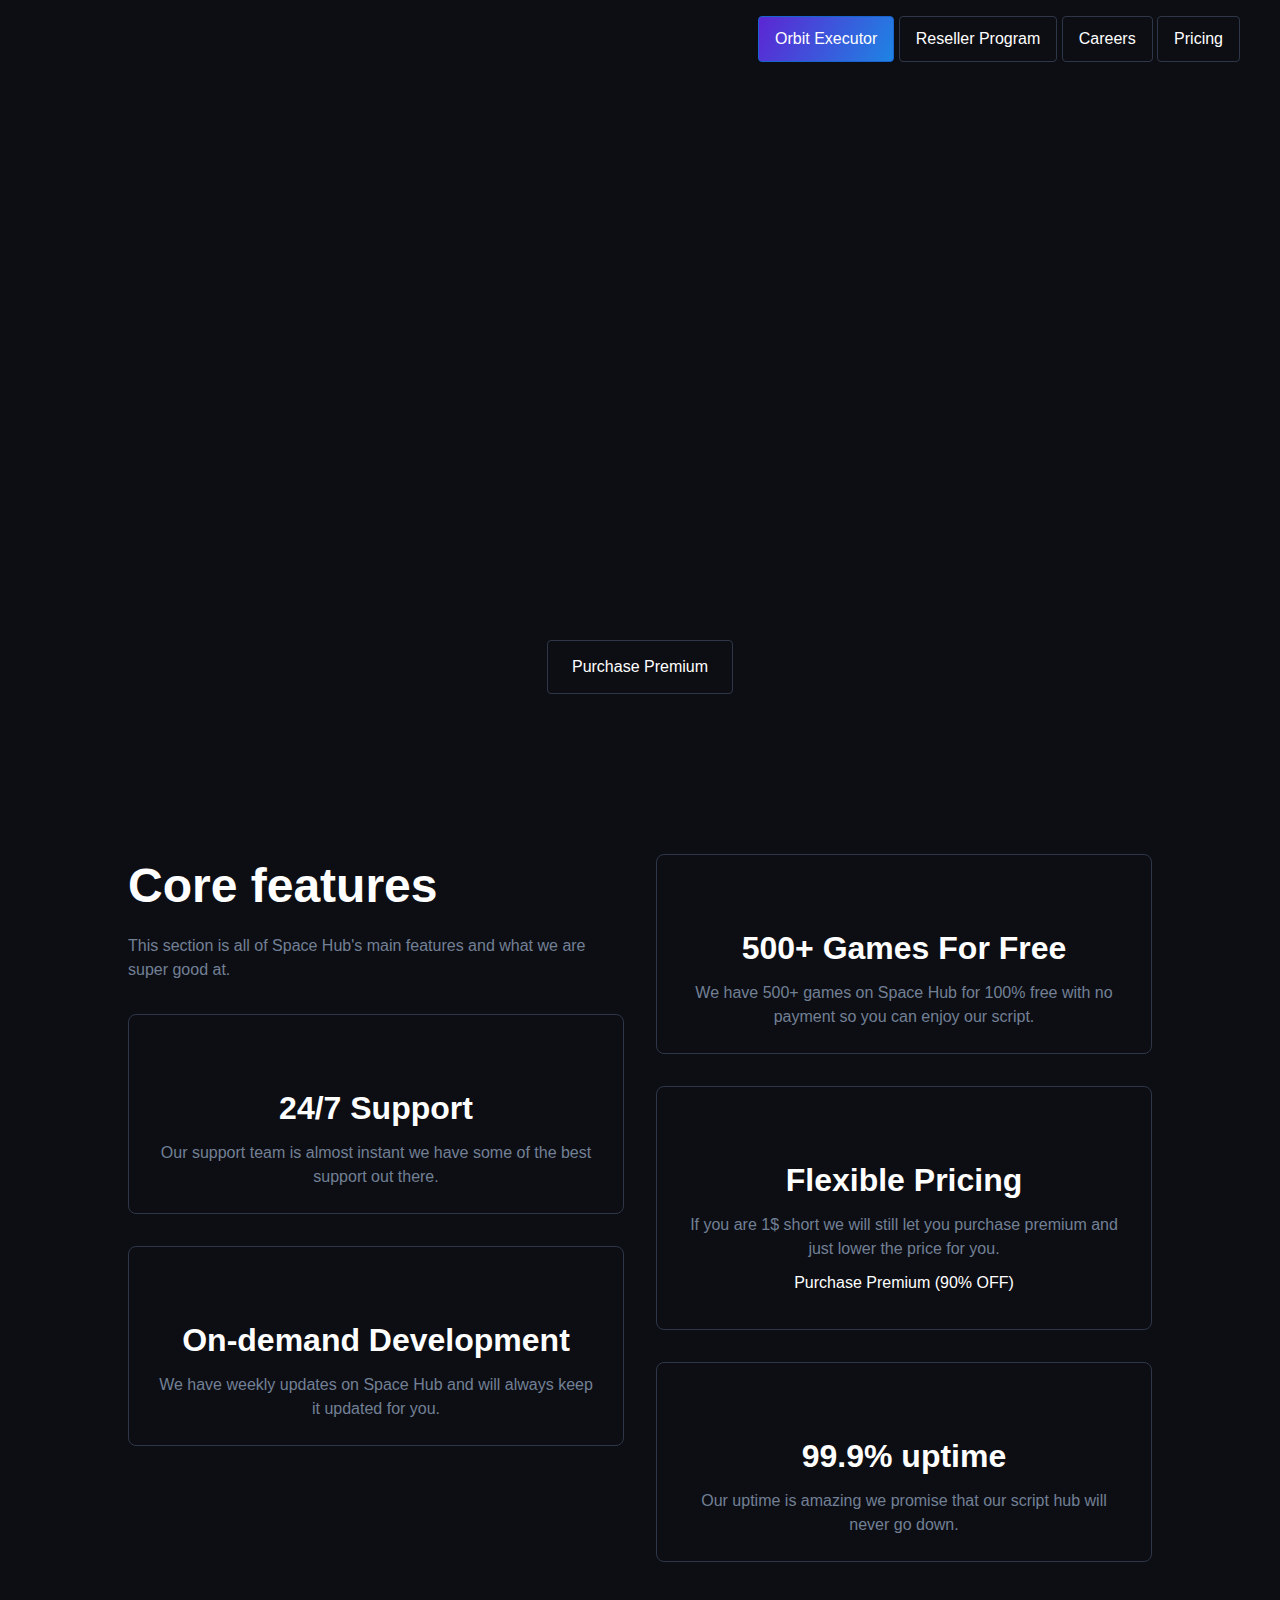
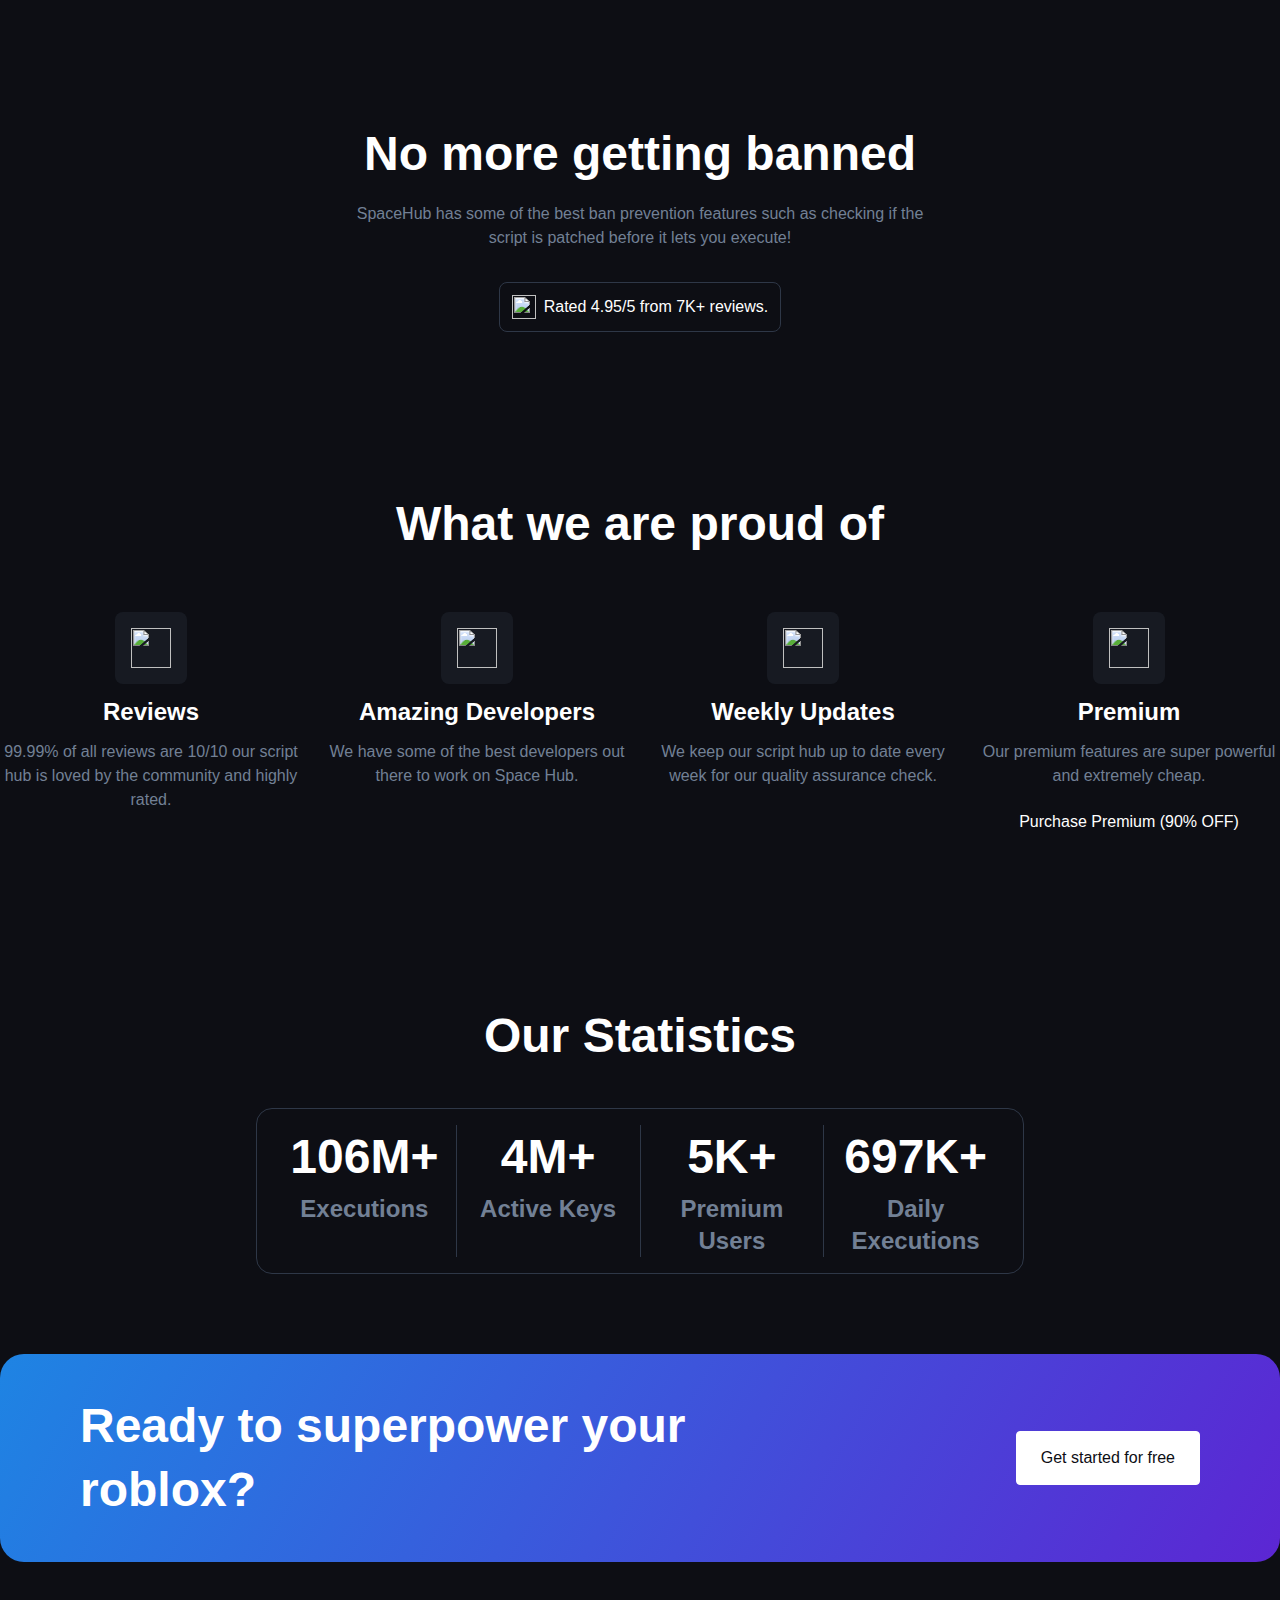
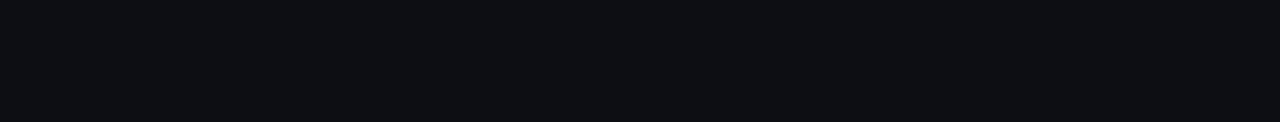
==== commit f2273e72: "Update index.html" ====
--- a/index.html
+++ b/index.html
@@ -442,6 +442,7 @@
             class="button w-button">Get the free script</a>
 
         </div>
+        
         <p data-w-id="5e863f08-c474-2060-6a73-049c02f71e82" style="opacity: 0">
           ㅤㅤㅤㅤㅤ
         </p>
@@ -685,16 +686,19 @@
           
         </div>
       </div>
+      <div data-w-id="867138e9-745b-e729-b96a-08b97ea42fce" class="section">
+        <div class="container-huge">
+          <div class="cta-1">
+            <div class="max-width-768px">
+              <h2>Ready to superpower your roblox?</h2>
+            </div><a href="https://script.orbituniverse.com" class="button secondary w-button">Get started for free</a>
+          </div>
+        </div>
+      </div>
+   
+        </div>
+      </div>
     </div>
-    
-  </div>
-
-
-
-
-  </div>
-  </div>
-  </div>
   <script src="https://d3e54v103j8qbb.cloudfront.net/js/jquery-3.5.1.min.dc5e7f18c8.js?site=628c8103c8b5dea654bb0f9a"
     type="text/javascript" integrity="sha256-9/aliU8dGd2tb6OSsuzixeV4y/faTqgFtohetphbbj0="
     crossorigin="anonymous"></script>
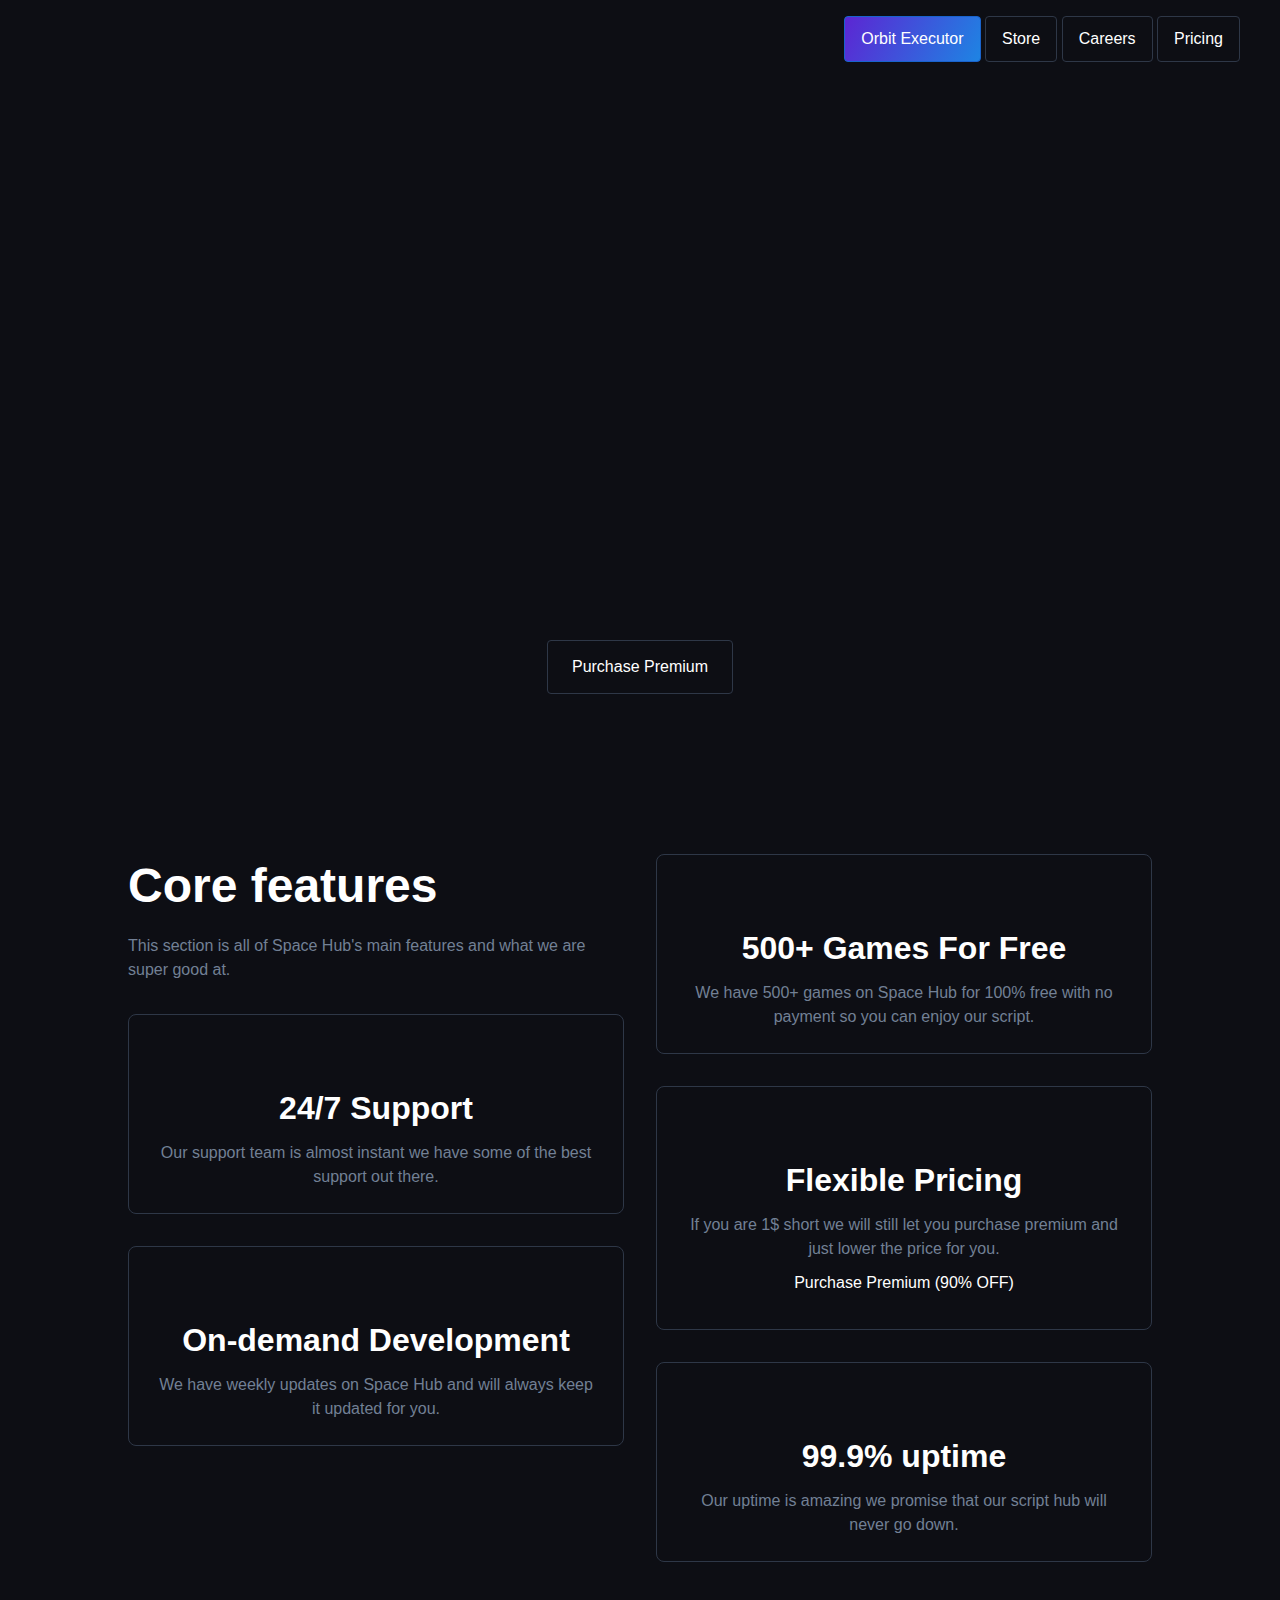
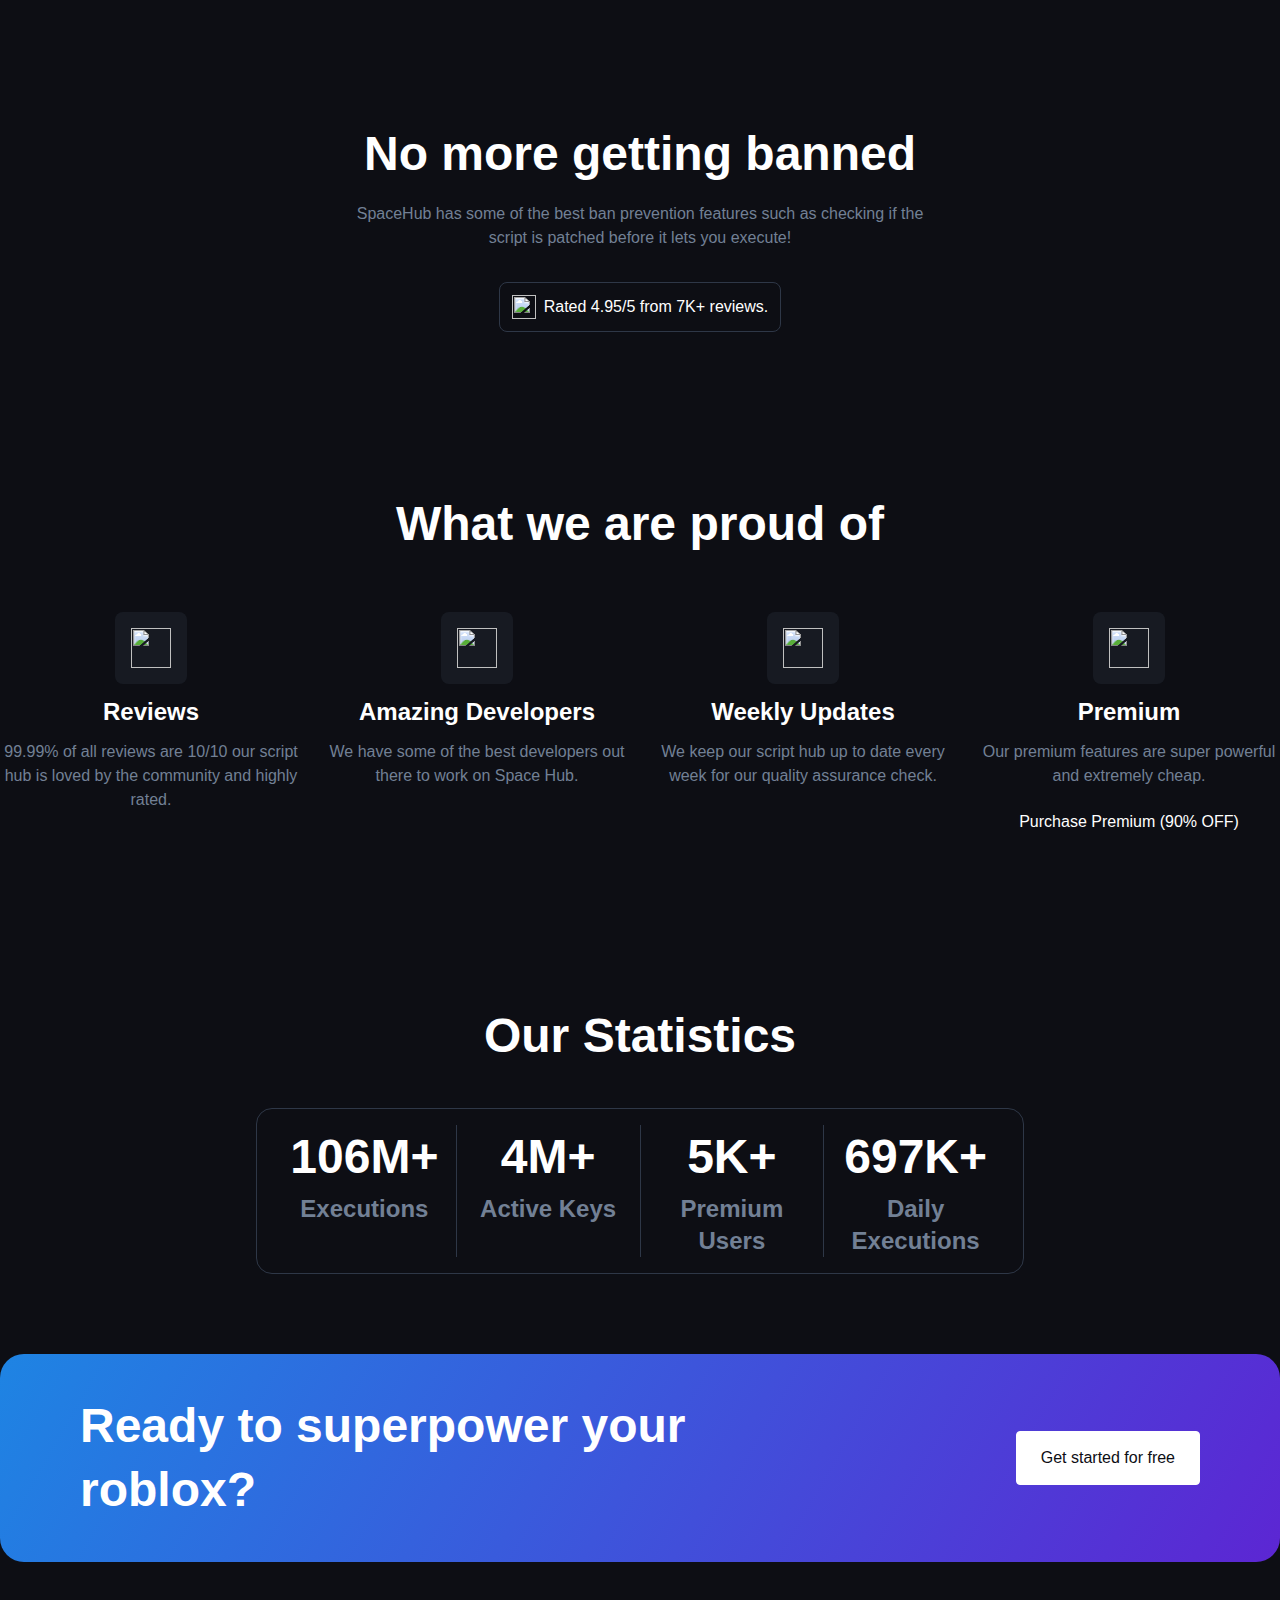
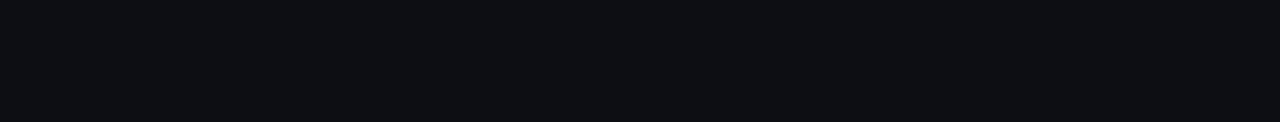
==== commit 53e3eb4c: "Update index.html" ====
--- a/index.html
+++ b/index.html
@@ -105,8 +105,6 @@
 
 <body>
 
-  <script
-    type="text/javascript">window.$crisp = []; window.CRISP_WEBSITE_ID = "f33e5ef8-b3be-418f-9e1e-6ba67097d98a"; (function () { d = document; s = d.createElement("script"); s.src = "https://client.crisp.chat/l.js"; s.async = 1; d.getElementsByTagName("head")[0].appendChild(s); })();</script>
   <div class="page-padding">
     <div data-w-id="48b6d82e-3b96-2225-2f69-d4a1f3179f5d" data-animation="default" data-collapse="medium"
       data-duration="400" data-easing="ease" data-easing2="ease" role="banner" class="navigation w-nav">
@@ -410,7 +408,7 @@
 
         
            
-          <a href="https://discord.gg/nq58HS9jJd" rel="stylesheet" class="button nav tertriary w-button">Reseller Program</a
+          <a href="https://store.orbituniverse.com/" rel="stylesheet" class="button nav tertriary w-button">Store</a
           </div>
             <a href="https://careers.orbituniverse.com/" rel="stylesheet" class="button nav tertriary w-button">Careers</a
             
@@ -431,8 +429,7 @@
         </div>
         <div class="margin-bottom margin-small">
           <p data-w-id="5e863f08-c474-2060-6a73-049c02f71e82" style="opacity: 0">
-            Space Hub has so many supported game and so many amazing features! Owned and operated by Lucas / Orbit
-            Universe.
+            Space Hub has so many supported game and so many amazing features!
           </p>
         </div>
         
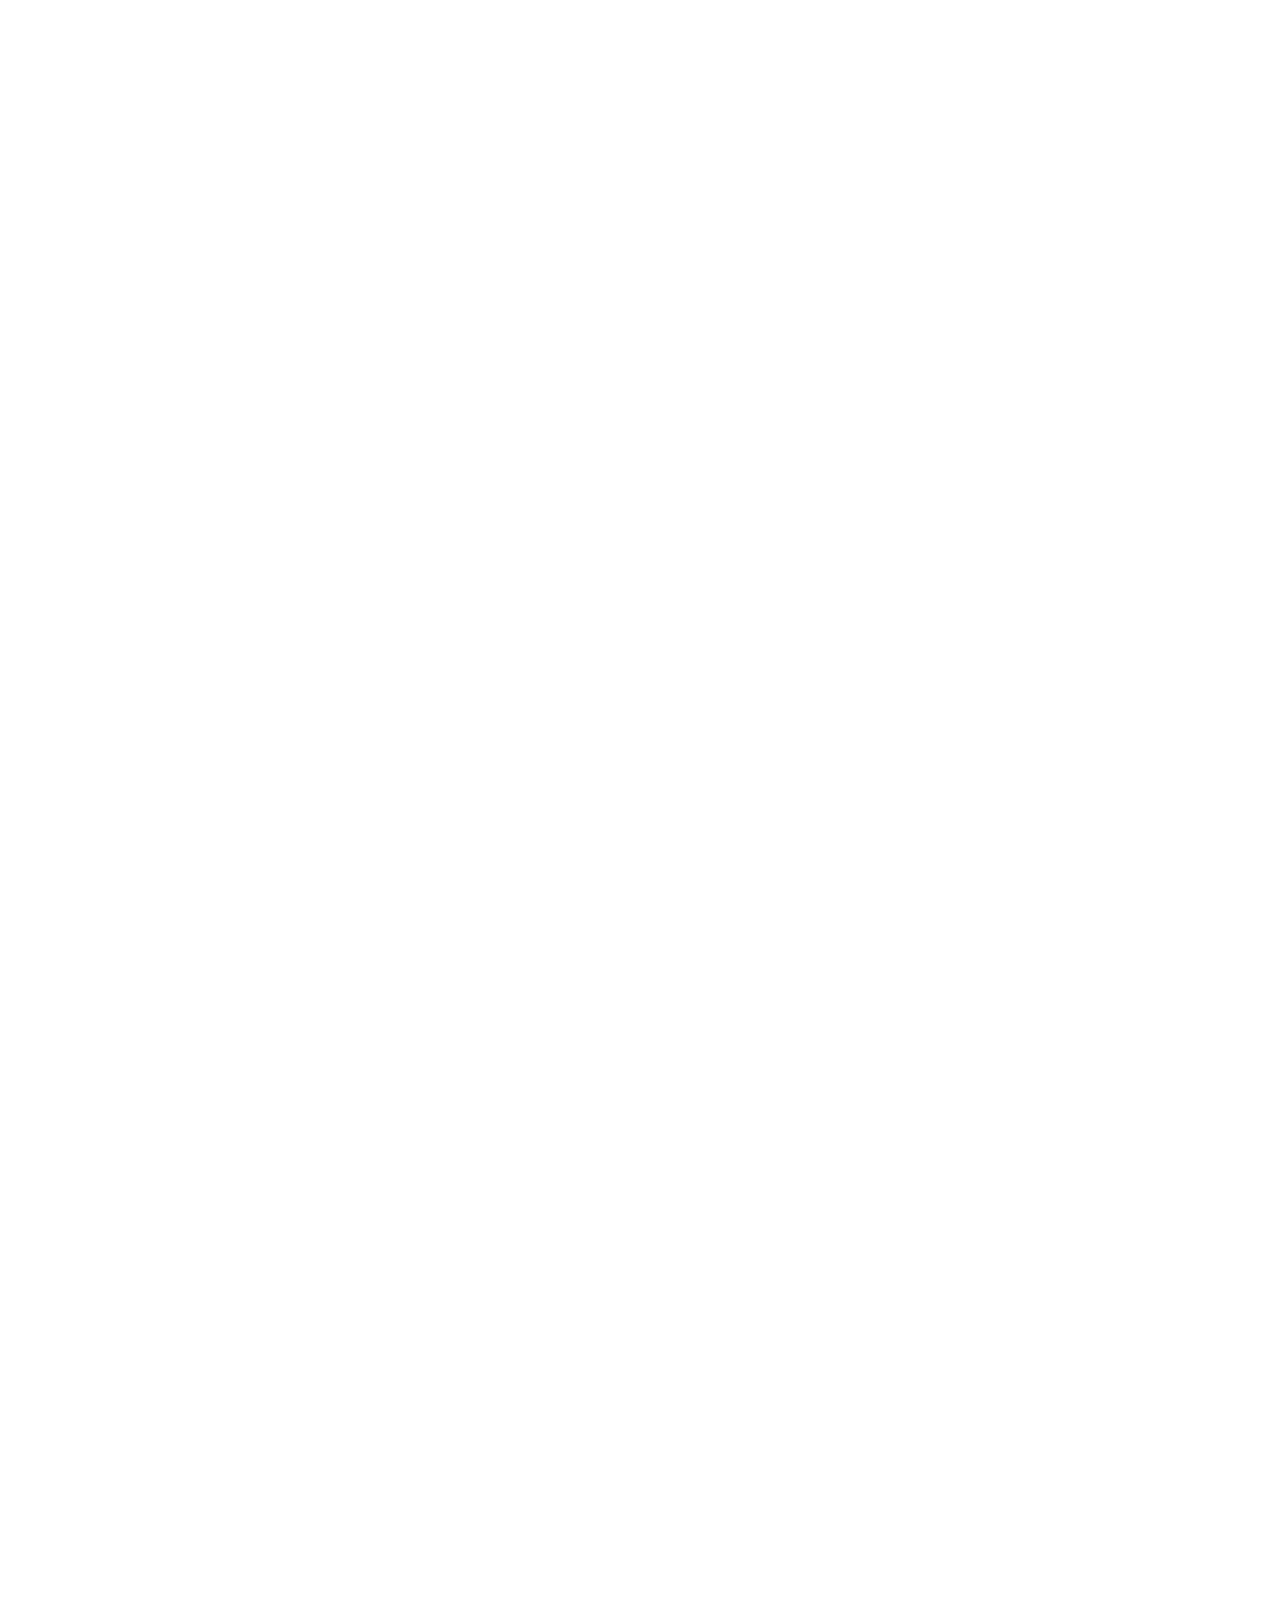
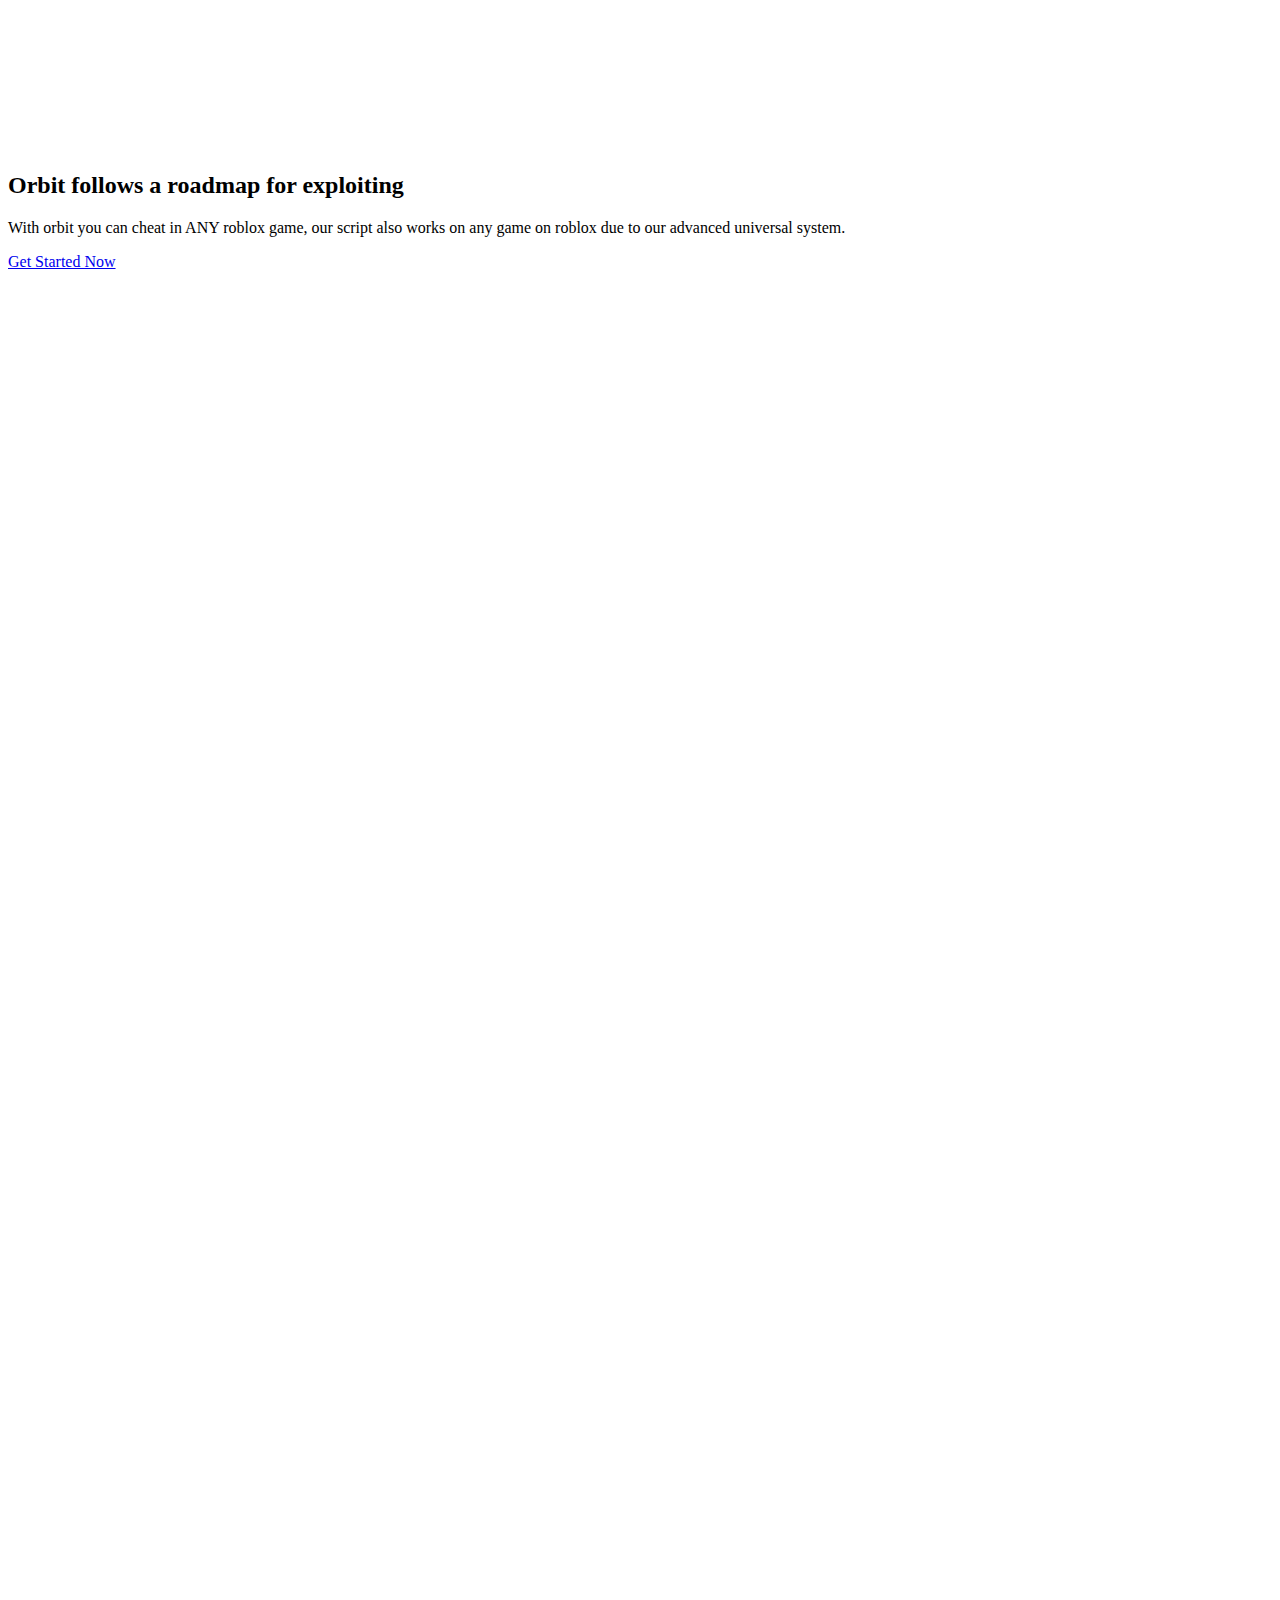
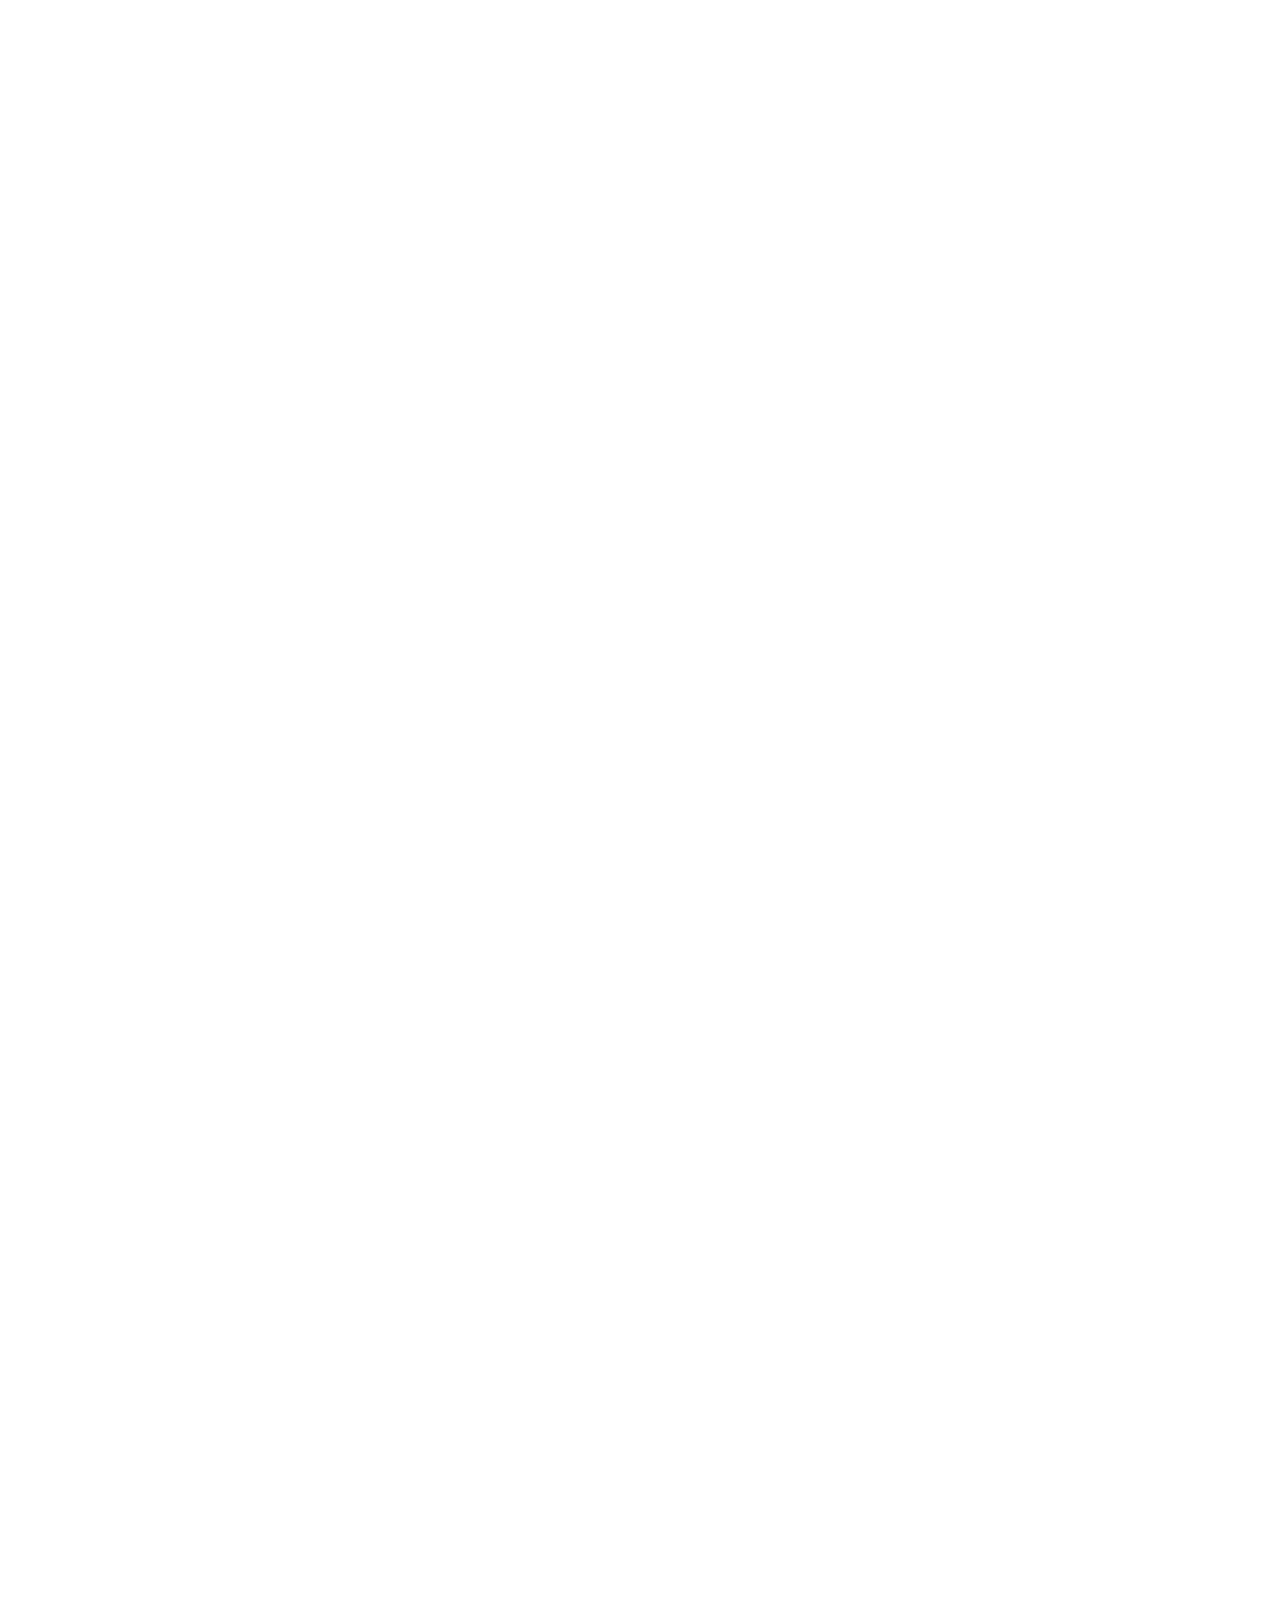
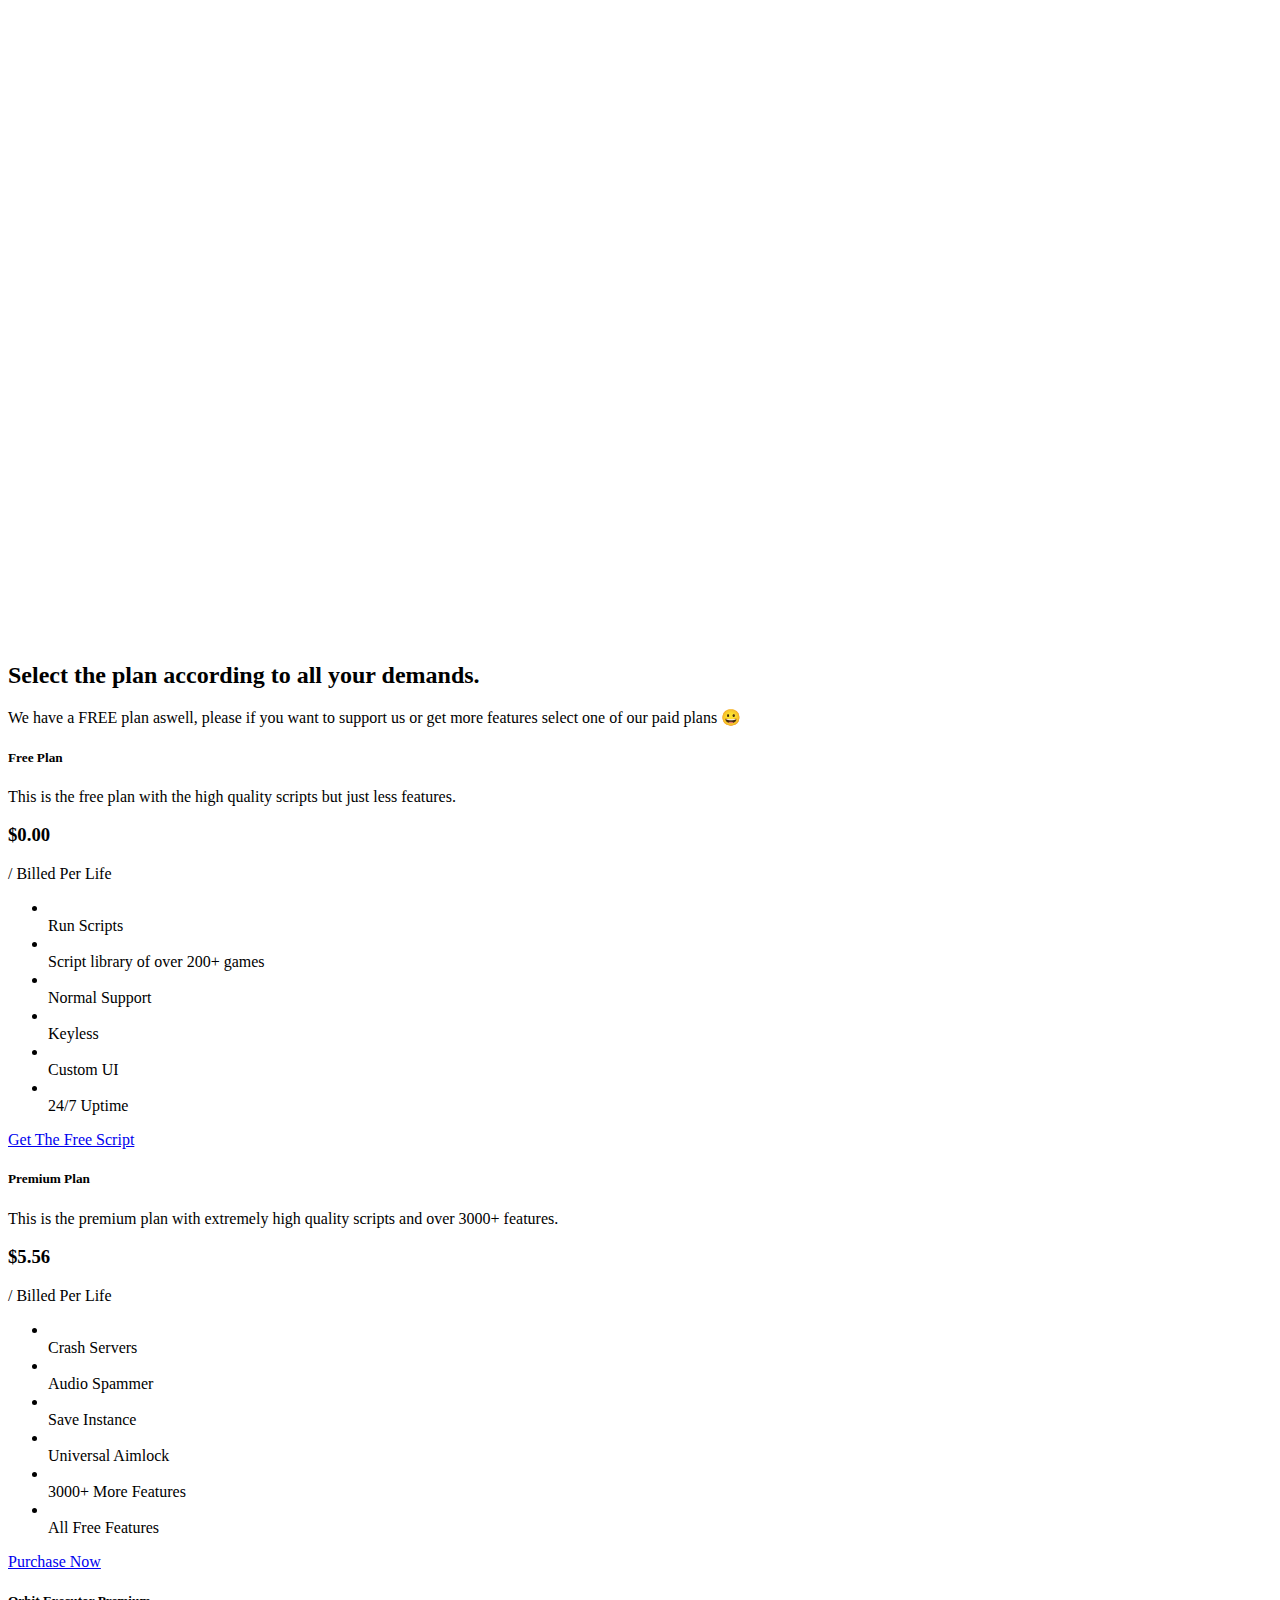
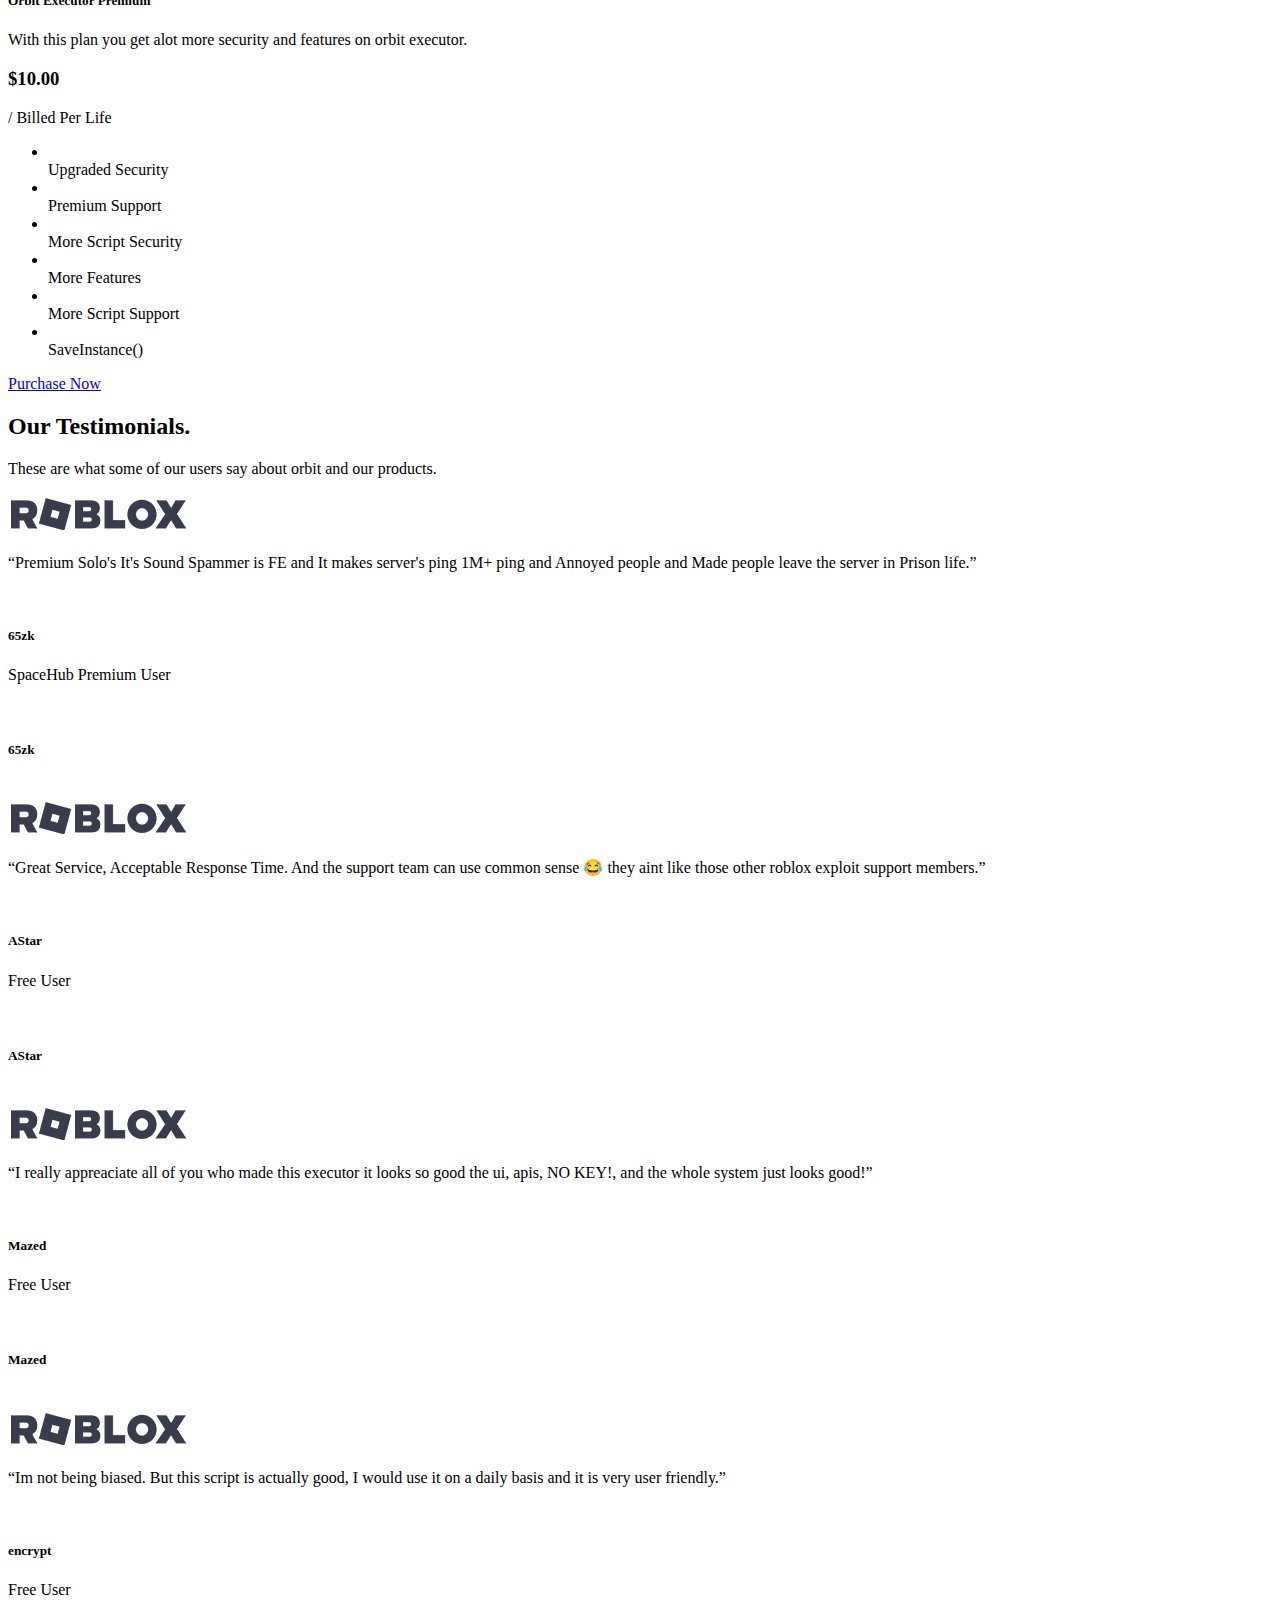
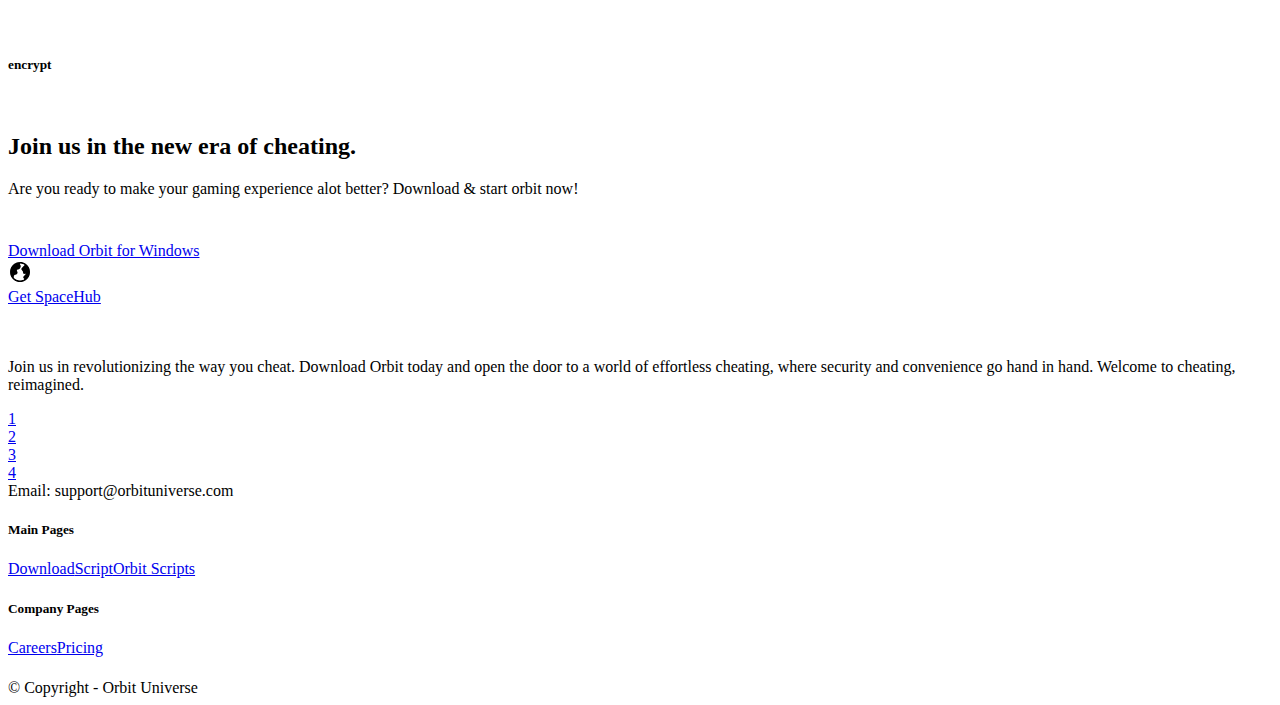
==== commit a627c520: "Add files via upload" ====
--- a/index.html
+++ b/index.html
@@ -1,708 +1,1073 @@
 <!DOCTYPE html>
-<!-- This site was created in Webflow. https://www.webflow.com --><!-- Last Published: Thu Jul 21 2022 04:27:44 GMT+0000 (Coordinated Universal Time) -->
-<html data-wf-domain="thor-saas.webflow.io" data-wf-page="628c820b8d6a4765af8ceb71"
-  data-wf-site="628c8103c8b5dea654bb0f9a" data-wf-status="1">
-
+<html data-wf-domain="orbituniverse.com" data-wf-page="64e47a9f6d41401ec4903ea4"
+  data-wf-site="64e47a9f6d41401ec4903e9a">
 <head>
   <meta charset="utf-8" />
-  <title>Orbit Universe</title>
-    <meta
-      name="keywords"
-      content="Orbit, SpaceHub, Roblox Script, SpaceHub Script, Orbit Executor, Orbit Universe, Roblox exploit, byfron bypass, roblox executor"
-    />
-    
-  <meta content="SpaceHub - Roblox's #1 Script Hub
-      
-      - Beautiful User Interface
-      - Amazing Premium Features
-      - 500+ Supported Games
-      - Advanced Features
-      - Frequent Updates
-      - User Support
-      
-      Get started today.
-      " name="description" />
-  <meta name="image"
-    content="https://cdn.discordapp.com/attachments/1061655221102723102/1086053492755542047/spacehubbanner.png">
-  
-  <meta content="SpaceHub" property="og:title" />
-  <meta content="SpaceHub - Roblox's #1 Script Hub
-      
-    - Beautiful User Interface
-    - Amazing Premium Features
-    - 500+ Supported Games
-    - Advanced Features
-    - Frequent Updates
-    - User Support
-    
-    Get started today.
-    " property="og:description" />
-    <meta
-      name="keywords"
-      content="Orbit, SpaceHub, Roblox Script, SpaceHub Script, Orbit Executor, Orbit Universe, Roblox exploit, byfron bypass, roblox executor"
-    />
-  <meta name="og:image"
-    content="https://cdn.discordapp.com/attachments/1061655221102723102/1086053492755542047/spacehubbanner.png">
-  <meta content="SpaceHub" property="twitter:title" />
-  <meta content="SpaceHub - Roblox's #1 Script Hub" property="twitter:description" />
-  <meta property="og:type" content="website" />
-  <meta content="summary_large_image" name="twitter:card" />
+  <title>Orbit Universe - Home</title>
   <meta content="width=device-width, initial-scale=1" name="viewport" />
   <meta content="Webflow" name="generator" />
-  <link href="styles.css" rel="stylesheet" type="text/css" />
-  <script src="https://ajax.googleapis.com/ajax/libs/webfont/1.6.26/webfont.js" type="text/javascript" <link
-    href="https://emojigraph.org/media/microsoft/ringed-planet_1fa90.png" rel="shortcut icon" type="image/x-icon" />
-  <link href="https://emojigraph.org/media/microsoft/ringed-planet_1fa90.png" rel="apple-touch-icon" />
-></script>
-  <script type="text/javascript">
-    WebFont.load({
-      google: {
-        families: ["Lexend Deca:100,200,300,regular,500,600,700,800,900"],
-      },
-    });
-  </script>
-  <!--[if lt IE 9
-      ]><script
-        src="https://cdnjs.cloudflare.com/ajax/libs/html5shiv/3.7.3/html5shiv.min.js"
-        type="text/javascript"
-      ></script
-    ><![endif]-->
-  <script type="text/javascript">
-    !(function (o, c) {
-      var n = c.documentElement,
-        t = " w-mod-";
-      (n.className += t + "js"),
-        ("ontouchstart" in o ||
-          (o.DocumentTouch && c instanceof DocumentTouch)) &&
-        (n.className += t + "touch");
-    })(window, document);
-  </script>
-  <link href="https://emojigraph.org/media/microsoft/ringed-planet_1fa90.png" rel="shortcut icon" type="image/x-icon" />
-  <link href="https://emojigraph.org/media/microsoft/ringed-planet_1fa90.png" rel="apple-touch-icon" />
-  <script async="" src="https://www.googletagmanager.com/gtag/js?id=G-7HNPZ3B1KF"></script>
-  <script type="text/javascript">
-    window.dataLayer = window.dataLayer || [];
-    function gtag() {
-      dataLayer.push(arguments);
-    }
-    gtag("js", new Date());
-    gtag("config", "G-7HNPZ3B1KF", { anonymize_ip: false });
-  </script>
-  <script type="text/javascript">
-    window.__WEBFLOW_CURRENCY_SETTINGS = {
-      currencyCode: "USD",
-      $init: true,
-      symbol: "$",
-      decimal: ".",
-      fractionDigits: 2,
-      group: ",",
-      template:
-        '{{wf {"path":"symbol","type":"PlainText"} }} {{wf {"path":"amount","type":"CommercePrice"} }} {{wf {"path":"currencyCode","type":"PlainText"} }}',
-      hideDecimalForWholeNumbers: false,
-    };
-  </script>
+  <link href="https://assets-global.website-files.com/64e47a9f6d41401ec4903e9a/css/zaionn.webflow.219f6f609.css"
+    rel="stylesheet" type="text/css" />
+  <link href="https://fonts.googleapis.com" rel="preconnect" />
+  <link href="https://fonts.gstatic.com" rel="preconnect" crossorigin="anonymous" />
+  <script src="https://ajax.googleapis.com/ajax/libs/webfont/1.6.26/webfont.js" type="text/javascript"></script>
+  <script
+    type="text/javascript">WebFont.load({ google: { families: ["Inter Tight:300,regular,500,600,700,800"] } });</script>
+  <script
+    type="text/javascript">!function (o, c) { var n = c.documentElement, t = " w-mod-"; n.className += t + "js", ("ontouchstart" in o || o.DocumentTouch && c instanceof DocumentTouch) && (n.className += t + "touch") }(window, document);</script>
+  <link href="icon.png"
+    rel="shortcut icon" type="image/x-icon" />
+  <link href="icon.png"
+    rel="apple-touch-icon" />
+  <script
+    type="text/javascript">window.__WEBFLOW_CURRENCY_SETTINGS = { "currencyCode": "USD", "symbol": "$", "decimal": ".", "fractionDigits": 2, "group": ",", "template": "{{wf {\"path\":\"symbol\",\"type\":\"PlainText\"} }} {{wf {\"path\":\"amount\",\"type\":\"CommercePrice\"} }} {{wf {\"path\":\"currencyCode\",\"type\":\"PlainText\"} }}", "hideDecimalForWholeNumbers": false };</script>
 </head>
 
 <body>
-
-  <div class="page-padding">
-    <div data-w-id="48b6d82e-3b96-2225-2f69-d4a1f3179f5d" data-animation="default" data-collapse="medium"
-      data-duration="400" data-easing="ease" data-easing2="ease" role="banner" class="navigation w-nav">
-      <div class="container-navigation">
-        <a href="/" class="nav-logo-link w-nav-brand"><img
-            src="https://emojigraph.org/media/microsoft/ringed-planet_1fa90.png"
-            loading="lazy" alt="" class="nav-logo-image" /></a>
-        <nav role="navigation" class="nav-menu w-nav-menu">
-
-        </nav>
-        <div class="nav-buttons-wrapper">
-          <div data-node-type="commerce-cart-wrapper" data-open-product="" data-wf-cart-type="rightSidebar"
-            data-wf-cart-query="query Dynamo2 {
-  database {
-    id
-    commerceOrder {
-      comment
-      extraItems {
-        name
-        pluginId
-        pluginName
-        price {
-          value
-          unit
-          decimalValue
-          string
-        }
-      }
-      id
-      startedOn
-      statusFlags {
-        hasDownloads
-        hasSubscription
-        isFreeOrder
-        requiresShipping
-      }
-      subtotal {
-        value
-        unit
-        decimalValue
-        string
-      }
-      total {
-        value
-        unit
-        decimalValue
-        string
-      }
-      updatedOn
-      userItems {
-        count
-        sku {
-          f__draft_0ht
-          f__archived_0ht
-          f_main_image_4dr {
-            url
-            file {
-              size
-              origFileName
-              createdOn
-              updatedOn
-              mimeType
-              width
-              height
-              variants {
-                origFileName
-                quality
-                height
-                width
-                s3Url
-                error
-                size
-              }
-            }
-            alt
-          }
-          f_sku_values_3dr {
-            property {
-              id
-            }
-            value {
-              id
-            }
-          }
-          id
-        }
-        price {
-          value
-          unit
-          decimalValue
-          string
-        }
-        product {
-          id
-          f__draft_0ht
-          f__archived_0ht
-          f_ec_product_type_2dr10dr {
-            id
-            name
-          }
-          f_name_
-          f_sku_properties_3dr {
-            id
-            name
-            enum {
-              id
-              name
-              slug
-            }
-          }
-        }
-        id
-        rowTotal {
-          value
-          unit
-          decimalValue
-          string
-        }
-        subscriptionFrequency
-        subscriptionInterval
-        subscriptionTrial
-      }
-      userItemsCount
-    }
-  }
-  site {
-    id
-    commerce {
-      businessAddress {
-        country
-      }
-      defaultCountry
-      defaultCurrency
-      quickCheckoutEnabled
-    }
-  }
-}
-" data-wf-page-link-href-prefix="" class="w-commerce-commercecartwrapper">
-            <a href="#" data-node-type="commerce-cart-open-link"
-              class="w-commerce-commercecartopenlink button tertriary nav cart w-inline-block"
-              data-wf-bindings="%5B%7B%22innerHTML%22%3A%7B%22type%22%3A%22Number%22%2C%22filter%22%3A%7B%22type%22%3A%22numberPrecision%22%2C%22params%22%3A%5B%220%22%2C%22numberPrecision%22%5D%7D%2C%22dataPath%22%3A%22database.commerceOrder.userItemsCount%22%7D%7D%5D"
-              style="display: none" data-count-hide-rule="always"
-              class="w-commerce-commercecartopenlinkcount cart-quantity">
-              0
-          </div></a>
-          <div data-node-type="commerce-cart-container-wrapper" style="display: none"
-            class="w-commerce-commercecartcontainerwrapper w-commerce-commercecartcontainerwrapper--cartType-rightSidebar cart-wrapper">
-            <div data-node-type="commerce-cart-container" class="w-commerce-commercecartcontainer cart-container">
-              <div class="w-commerce-commercecartheader cart-header">
-                <h4 class="w-commerce-commercecartheading">Your Cart</h4>
-                <a href="#" data-node-type="commerce-cart-close-link"
-                  class="w-commerce-commercecartcloselink close-button-2 w-inline-block"><img
-                    src="https://uploads-ssl.webflow.com/628c8103c8b5dea654bb0f9a/628ce2d9ec6b184b92f8a95e_close-icon.png"
-                    loading="lazy" alt="" class="close-icon" /></a>
-              </div>
-              <div class="w-commerce-commercecartformwrapper">
-                <form data-node-type="commerce-cart-form" style="display: none" class="w-commerce-commercecartform">
-                  <script type="text/x-wf-template" id="wf-template-ed52335e-01ce-f717-e72e-0df2cdad130b">
-                        %3Cdiv%20class%3D%22w-commerce-commercecartitem%22%3E%3Cimg%20data-wf-bindings%3D%22%255B%257B%2522src%2522%253A%257B%2522type%2522%253A%2522ImageRef%2522%252C%2522filter%2522%253A%257B%2522type%2522%253A%2522identity%2522%252C%2522params%2522%253A%255B%255D%257D%252C%2522dataPath%2522%253A%2522database.commerceOrder.userItems%255B%255D.sku.f_main_image_4dr%2522%257D%257D%255D%22%20src%3D%22%22%20alt%3D%22%22%20class%3D%22w-commerce-commercecartitemimage%20w-dyn-bind-empty%22%2F%3E%3Cdiv%20class%3D%22w-commerce-commercecartiteminfo%22%3E%3Cdiv%20data-wf-bindings%3D%22%255B%257B%2522innerHTML%2522%253A%257B%2522type%2522%253A%2522PlainText%2522%252C%2522filter%2522%253A%257B%2522type%2522%253A%2522identity%2522%252C%2522params%2522%253A%255B%255D%257D%252C%2522dataPath%2522%253A%2522database.commerceOrder.userItems%255B%255D.product.f_name_%2522%257D%257D%255D%22%20class%3D%22w-commerce-commercecartproductname%20text-color-white%20w-dyn-bind-empty%22%3E%3C%2Fdiv%3E%3Cdiv%20data-wf-bindings%3D%22%255B%257B%2522innerHTML%2522%253A%257B%2522type%2522%253A%2522CommercePrice%2522%252C%2522filter%2522%253A%257B%2522type%2522%253A%2522price%2522%252C%2522params%2522%253A%255B%255D%257D%252C%2522dataPath%2522%253A%2522database.commerceOrder.userItems%255B%255D.price%2522%257D%257D%255D%22%3E%24%C2%A00.00%C2%A0USD%3C%2Fdiv%3E%3Cscript%20type%3D%22text%2Fx-wf-template%22%20id%3D%22wf-template-ed52335e-01ce-f717-e72e-0df2cdad1311%22%3E%253Cli%253E%253Cspan%2520data-wf-bindings%253D%2522%25255B%25257B%252522innerHTML%252522%25253A%25257B%252522type%252522%25253A%252522PlainText%252522%25252C%252522filter%252522%25253A%25257B%252522type%252522%25253A%252522identity%252522%25252C%252522params%252522%25253A%25255B%25255D%25257D%25252C%252522dataPath%252522%25253A%252522database.commerceOrder.userItems%25255B%25255D.product.f_sku_properties_3dr%25255B%25255D.name%252522%25257D%25257D%25255D%2522%2520class%253D%2522w-dyn-bind-empty%2522%253E%253C%252Fspan%253E%253Cspan%253E%253A%2520%253C%252Fspan%253E%253Cspan%2520data-wf-bindings%253D%2522%25255B%25257B%252522innerHTML%252522%25253A%25257B%252522type%252522%25253A%252522CommercePropValues%252522%25252C%252522filter%252522%25253A%25257B%252522type%252522%25253A%252522identity%252522%25252C%252522params%252522%25253A%25255B%25255D%25257D%25252C%252522dataPath%252522%25253A%252522database.commerceOrder.userItems%25255B%25255D.product.f_sku_properties_3dr%25255B%25255D%252522%25257D%25257D%25255D%2522%2520class%253D%2522w-dyn-bind-empty%2522%253E%253C%252Fspan%253E%253C%252Fli%253E%3C%2Fscript%3E%3Cul%20data-wf-bindings%3D%22%255B%257B%2522optionSets%2522%253A%257B%2522type%2522%253A%2522CommercePropTable%2522%252C%2522filter%2522%253A%257B%2522type%2522%253A%2522identity%2522%252C%2522params%2522%253A%255B%255D%257D%252C%2522dataPath%2522%253A%2522database.commerceOrder.userItems%255B%255D.product.f_sku_properties_3dr%5B%5D%2522%257D%257D%252C%257B%2522optionValues%2522%253A%257B%2522type%2522%253A%2522CommercePropValues%2522%252C%2522filter%2522%253A%257B%2522type%2522%253A%2522identity%2522%252C%2522params%2522%253A%255B%255D%257D%252C%2522dataPath%2522%253A%2522database.commerceOrder.userItems%255B%255D.sku.f_sku_values_3dr%2522%257D%257D%255D%22%20class%3D%22w-commerce-commercecartoptionlist%22%20data-wf-collection%3D%22database.commerceOrder.userItems%255B%255D.product.f_sku_properties_3dr%22%20data-wf-template-id%3D%22wf-template-ed52335e-01ce-f717-e72e-0df2cdad1311%22%3E%3Cli%3E%3Cspan%20data-wf-bindings%3D%22%255B%257B%2522innerHTML%2522%253A%257B%2522type%2522%253A%2522PlainText%2522%252C%2522filter%2522%253A%257B%2522type%2522%253A%2522identity%2522%252C%2522params%2522%253A%255B%255D%257D%252C%2522dataPath%2522%253A%2522database.commerceOrder.userItems%255B%255D.product.f_sku_properties_3dr%255B%255D.name%2522%257D%257D%255D%22%20class%3D%22w-dyn-bind-empty%22%3E%3C%2Fspan%3E%3Cspan%3E%3A%20%3C%2Fspan%3E%3Cspan%20data-wf-bindings%3D%22%255B%257B%2522innerHTML%2522%253A%257B%2522type%2522%253A%2522CommercePropValues%2522%252C%2522filter%2522%253A%257B%2522type%2522%253A%2522identity%2522%252C%2522params%2522%253A%255B%255D%257D%252C%2522dataPath%2522%253A%2522database.commerceOrder.userItems%255B%255D.product.f_sku_properties_3dr%255B%255D%2522%257D%257D%255D%22%20class%3D%22w-dyn-bind-empty%22%3E%3C%2Fspan%3E%3C%2Fli%3E%3C%2Ful%3E%3Ca%20href%3D%22%23%22%20data-wf-bindings%3D%22%255B%257B%2522data-commerce-sku-id%2522%253A%257B%2522type%2522%253A%2522ItemRef%2522%252C%2522filter%2522%253A%257B%2522type%2522%253A%2522identity%2522%252C%2522params%2522%253A%255B%255D%257D%252C%2522dataPath%2522%253A%2522database.commerceOrder.userItems%255B%255D.sku.id%2522%257D%257D%255D%22%20class%3D%22w-inline-block%22%20data-wf-cart-action%3D%22remove-item%22%20data-commerce-sku-id%3D%22%22%3E%3Cdiv%3ERemove%3C%2Fdiv%3E%3C%2Fa%3E%3C%2Fdiv%3E%3Cinput%20type%3D%22number%22%20data-wf-bindings%3D%22%255B%257B%2522value%2522%253A%257B%2522type%2522%253A%2522Number%2522%252C%2522filter%2522%253A%257B%2522type%2522%253A%2522numberPrecision%2522%252C%2522params%2522%253A%255B%25220%2522%252C%2522numberPrecision%2522%255D%257D%252C%2522dataPath%2522%253A%2522database.commerceOrder.userItems%255B%255D.count%2522%257D%257D%252C%257B%2522data-commerce-sku-id%2522%253A%257B%2522type%2522%253A%2522ItemRef%2522%252C%2522filter%2522%253A%257B%2522type%2522%253A%2522identity%2522%252C%2522params%2522%253A%255B%255D%257D%252C%2522dataPath%2522%253A%2522database.commerceOrder.userItems%255B%255D.sku.id%2522%257D%257D%255D%22%20data-wf-conditions%3D%22%257B%2522condition%2522%253A%257B%2522fields%2522%253A%257B%2522product%253Aec-product-type%2522%253A%257B%2522ne%2522%253A%2522e348fd487d0102946c9179d2a94bb613%2522%252C%2522type%2522%253A%2522Option%2522%257D%257D%257D%252C%2522dataPath%2522%253A%2522database.commerceOrder.userItems%255B%255D%2522%257D%22%20class%3D%22w-commerce-commercecartquantity%20cart-quantity-2%22%20required%3D%22%22%20pattern%3D%22%5E%5B0-9%5D%2B%24%22%20inputMode%3D%22numeric%22%20name%3D%22quantity%22%20autoComplete%3D%22off%22%20data-wf-cart-action%3D%22update-item-quantity%22%20data-commerce-sku-id%3D%22%22%20value%3D%221%22%2F%3E%3C%2Fdiv%3E
-                      </script>
-                  <div class="w-commerce-commercecartlist" data-wf-collection="database.commerceOrder.userItems"
-                    data-wf-template-id="wf-template-ed52335e-01ce-f717-e72e-0df2cdad130b">
-                    <div class="w-commerce-commercecartitem">
-                      <img
-                        data-wf-bindings="%5B%7B%22src%22%3A%7B%22type%22%3A%22ImageRef%22%2C%22filter%22%3A%7B%22type%22%3A%22identity%22%2C%22params%22%3A%5B%5D%7D%2C%22dataPath%22%3A%22database.commerceOrder.userItems%5B%5D.sku.f_main_image_4dr%22%7D%7D%5D"
-                        src="" alt="" class="w-commerce-commercecartitemimage w-dyn-bind-empty" />
-                      <div class="w-commerce-commercecartiteminfo">
-                        <div
-                          data-wf-bindings="%5B%7B%22innerHTML%22%3A%7B%22type%22%3A%22PlainText%22%2C%22filter%22%3A%7B%22type%22%3A%22identity%22%2C%22params%22%3A%5B%5D%7D%2C%22dataPath%22%3A%22database.commerceOrder.userItems%5B%5D.product.f_name_%22%7D%7D%5D"
-                          class="w-commerce-commercecartproductname text-color-white w-dyn-bind-empty"></div>
-                        <div
-                          data-wf-bindings="%5B%7B%22innerHTML%22%3A%7B%22type%22%3A%22CommercePrice%22%2C%22filter%22%3A%7B%22type%22%3A%22price%22%2C%22params%22%3A%5B%5D%7D%2C%22dataPath%22%3A%22database.commerceOrder.userItems%5B%5D.price%22%7D%7D%5D">
-                          $ 0.00 USD
-                        </div>
-                        <script type="text/x-wf-template" id="wf-template-ed52335e-01ce-f717-e72e-0df2cdad1311">
-                              %3Cli%3E%3Cspan%20data-wf-bindings%3D%22%255B%257B%2522innerHTML%2522%253A%257B%2522type%2522%253A%2522PlainText%2522%252C%2522filter%2522%253A%257B%2522type%2522%253A%2522identity%2522%252C%2522params%2522%253A%255B%255D%257D%252C%2522dataPath%2522%253A%2522database.commerceOrder.userItems%255B%255D.product.f_sku_properties_3dr%255B%255D.name%2522%257D%257D%255D%22%20class%3D%22w-dyn-bind-empty%22%3E%3C%2Fspan%3E%3Cspan%3E%3A%20%3C%2Fspan%3E%3Cspan%20data-wf-bindings%3D%22%255B%257B%2522innerHTML%2522%253A%257B%2522type%2522%253A%2522CommercePropValues%2522%252C%2522filter%2522%253A%257B%2522type%2522%253A%2522identity%2522%252C%2522params%2522%253A%255B%255D%257D%252C%2522dataPath%2522%253A%2522database.commerceOrder.userItems%255B%255D.product.f_sku_properties_3dr%255B%255D%2522%257D%257D%255D%22%20class%3D%22w-dyn-bind-empty%22%3E%3C%2Fspan%3E%3C%2Fli%3E
-                            </script>
-                        <ul
-                          data-wf-bindings="%5B%7B%22optionSets%22%3A%7B%22type%22%3A%22CommercePropTable%22%2C%22filter%22%3A%7B%22type%22%3A%22identity%22%2C%22params%22%3A%5B%5D%7D%2C%22dataPath%22%3A%22database.commerceOrder.userItems%5B%5D.product.f_sku_properties_3dr[]%22%7D%7D%2C%7B%22optionValues%22%3A%7B%22type%22%3A%22CommercePropValues%22%2C%22filter%22%3A%7B%22type%22%3A%22identity%22%2C%22params%22%3A%5B%5D%7D%2C%22dataPath%22%3A%22database.commerceOrder.userItems%5B%5D.sku.f_sku_values_3dr%22%7D%7D%5D"
-                          class="w-commerce-commercecartoptionlist"
-                          data-wf-collection="database.commerceOrder.userItems%5B%5D.product.f_sku_properties_3dr"
-                          data-wf-template-id="wf-template-ed52335e-01ce-f717-e72e-0df2cdad1311">
-                          <li>
-                            <span
-                              data-wf-bindings="%5B%7B%22innerHTML%22%3A%7B%22type%22%3A%22PlainText%22%2C%22filter%22%3A%7B%22type%22%3A%22identity%22%2C%22params%22%3A%5B%5D%7D%2C%22dataPath%22%3A%22database.commerceOrder.userItems%5B%5D.product.f_sku_properties_3dr%5B%5D.name%22%7D%7D%5D"
-                              class="w-dyn-bind-empty"></span><span>: </span><span
-                              data-wf-bindings="%5B%7B%22innerHTML%22%3A%7B%22type%22%3A%22CommercePropValues%22%2C%22filter%22%3A%7B%22type%22%3A%22identity%22%2C%22params%22%3A%5B%5D%7D%2C%22dataPath%22%3A%22database.commerceOrder.userItems%5B%5D.product.f_sku_properties_3dr%5B%5D%22%7D%7D%5D"
-                              class="w-dyn-bind-empty"></span>
-                          </li>
-                        </ul>
-                        <a href="#"
-                          data-wf-bindings="%5B%7B%22data-commerce-sku-id%22%3A%7B%22type%22%3A%22ItemRef%22%2C%22filter%22%3A%7B%22type%22%3A%22identity%22%2C%22params%22%3A%5B%5D%7D%2C%22dataPath%22%3A%22database.commerceOrder.userItems%5B%5D.sku.id%22%7D%7D%5D"
-                          class="w-inline-block" data-wf-cart-action="remove-item" data-commerce-sku-id="">
-                          <div>Remove</div>
-                        </a>
-                      </div>
-                      <input type="number"
-                        data-wf-bindings="%5B%7B%22value%22%3A%7B%22type%22%3A%22Number%22%2C%22filter%22%3A%7B%22type%22%3A%22numberPrecision%22%2C%22params%22%3A%5B%220%22%2C%22numberPrecision%22%5D%7D%2C%22dataPath%22%3A%22database.commerceOrder.userItems%5B%5D.count%22%7D%7D%2C%7B%22data-commerce-sku-id%22%3A%7B%22type%22%3A%22ItemRef%22%2C%22filter%22%3A%7B%22type%22%3A%22identity%22%2C%22params%22%3A%5B%5D%7D%2C%22dataPath%22%3A%22database.commerceOrder.userItems%5B%5D.sku.id%22%7D%7D%5D"
-                        data-wf-conditions="%7B%22condition%22%3A%7B%22fields%22%3A%7B%22product%3Aec-product-type%22%3A%7B%22ne%22%3A%22e348fd487d0102946c9179d2a94bb613%22%2C%22type%22%3A%22Option%22%7D%7D%7D%2C%22dataPath%22%3A%22database.commerceOrder.userItems%5B%5D%22%7D"
-                        class="w-commerce-commercecartquantity cart-quantity-2" required="" pattern="^[0-9]+$"
-                        inputmode="numeric" name="quantity" autocomplete="off"
-                        data-wf-cart-action="update-item-quantity" data-commerce-sku-id="" value="1" />
-                    </div>
-                  </div>
-                  <div class="w-commerce-commercecartfooter cart-footer">
-                    <div class="w-commerce-commercecartlineitem text-color-white">
-                      <div>Subtotal</div>
-                      <div
-                        data-wf-bindings="%5B%7B%22innerHTML%22%3A%7B%22type%22%3A%22CommercePrice%22%2C%22filter%22%3A%7B%22type%22%3A%22price%22%2C%22params%22%3A%5B%5D%7D%2C%22dataPath%22%3A%22database.commerceOrder.subtotal%22%7D%7D%5D"
-                        class="w-commerce-commercecartordervalue"></div>
-                    </div>
-                    <div>
-                      <div data-node-type="commerce-cart-quick-checkout-actions" style="display: none">
-                        <a role="button" tabindex="0" aria-label="Apple Pay" aria-haspopup="dialog"
-                          data-node-type="commerce-cart-apple-pay-button" style="
-                                background-image: -webkit-named-image(
-                                  apple-pay-logo-white
-                                );
-                                background-size: 100% 50%;
-                                background-position: 50% 50%;
-                                background-repeat: no-repeat;
-                              " class="w-commerce-commercecartapplepaybutton apple-pay">
-                          <div></div>
-                        </a><a role="button" tabindex="0" aria-haspopup="dialog"
-                          data-node-type="commerce-cart-quick-checkout-button" style="display: none"
-                          class="w-commerce-commercecartquickcheckoutbutton"><svg
-                            class="w-commerce-commercequickcheckoutgoogleicon" xmlns="http://www.w3.org/2000/svg"
-                            xmlns:xlink="http://www.w3.org/1999/xlink" width="16" height="16" viewBox="0 0 16 16">
-                            <defs>
-                              <polygon id="google-mark-a" points="0 .329 3.494 .329 3.494 7.649 0 7.649"></polygon>
-                              <polygon id="google-mark-c" points=".894 0 13.169 0 13.169 6.443 .894 6.443"></polygon>
-                            </defs>
-                            <g fill="none" fill-rule="evenodd">
-                              <path fill="#4285F4"
-                                d="M10.5967,12.0469 L10.5967,14.0649 L13.1167,14.0649 C14.6047,12.6759 15.4577,10.6209 15.4577,8.1779 C15.4577,7.6339 15.4137,7.0889 15.3257,6.5559 L7.8887,6.5559 L7.8887,9.6329 L12.1507,9.6329 C11.9767,10.6119 11.4147,11.4899 10.5967,12.0469">
-                              </path>
-                              <path fill="#34A853"
-                                d="M7.8887,16 C10.0137,16 11.8107,15.289 13.1147,14.067 C13.1147,14.066 13.1157,14.065 13.1167,14.064 L10.5967,12.047 C10.5877,12.053 10.5807,12.061 10.5727,12.067 C9.8607,12.556 8.9507,12.833 7.8887,12.833 C5.8577,12.833 4.1387,11.457 3.4937,9.605 L0.8747,9.605 L0.8747,11.648 C2.2197,14.319 4.9287,16 7.8887,16">
-                              </path>
-                              <g transform="translate(0 4)">
-                                <mask id="google-mark-b" fill="#fff">
-                                  <use xlink:href="#google-mark-a"></use>
-                                </mask>
-                                <path fill="#FBBC04"
-                                  d="M3.4639,5.5337 C3.1369,4.5477 3.1359,3.4727 3.4609,2.4757 L3.4639,2.4777 C3.4679,2.4657 3.4749,2.4547 3.4789,2.4427 L3.4939,0.3287 L0.8939,0.3287 C0.8799,0.3577 0.8599,0.3827 0.8459,0.4117 C-0.2821,2.6667 -0.2821,5.3337 0.8459,7.5887 L0.8459,7.5997 C0.8549,7.6167 0.8659,7.6317 0.8749,7.6487 L3.4939,5.6057 C3.4849,5.5807 3.4729,5.5587 3.4639,5.5337"
-                                  mask="url(#google-mark-b)"></path>
-                              </g>
-                              <mask id="google-mark-d" fill="#fff">
-                                <use xlink:href="#google-mark-c"></use>
-                              </mask>
-                              <path fill="#EA4335"
-                                d="M0.894,4.3291 L3.478,6.4431 C4.113,4.5611 5.843,3.1671 7.889,3.1671 C9.018,3.1451 10.102,3.5781 10.912,4.3671 L13.169,2.0781 C11.733,0.7231 9.85,-0.0219 7.889,0.0001 C4.941,0.0001 2.245,1.6791 0.894,4.3291"
-                                mask="url(#google-mark-d)"></path>
-                            </g>
-                          </svg><svg class="w-commerce-commercequickcheckoutmicrosofticon"
-                            xmlns="http://www.w3.org/2000/svg" width="16" height="16" viewBox="0 0 16 16">
-                            <g fill="none" fill-rule="evenodd">
-                              <polygon fill="#F05022" points="7 7 1 7 1 1 7 1"></polygon>
-                              <polygon fill="#7DB902" points="15 7 9 7 9 1 15 1"></polygon>
-                              <polygon fill="#00A4EE" points="7 15 1 15 1 9 7 9"></polygon>
-                              <polygon fill="#FFB700" points="15 15 9 15 9 9 15 9"></polygon>
-                            </g>
-                          </svg>
-                          <div>Pay with browser.</div>
-                        </a>
-                      </div>
-                      <a href="/checkout" value="Continue to Checkout" data-node-type="cart-checkout-button"
-                        class="w-commerce-commercecartcheckoutbutton button" data-loading-text="Hang Tight...">Continue
-                        to Checkout</a>
-                    </div>
-                  </div>
-                </form>
-                <div class="w-commerce-commercecartemptystate">
-                  <div>No items found.</div>
-                </div>
-                <div style="display: none" data-node-type="commerce-cart-error"
-                  class="w-commerce-commercecarterrorstate error-message">
-                  <div class="w-cart-error-msg" data-w-cart-quantity-error="Product is not available in this quantity."
-                    data-w-cart-general-error="Something went wrong when adding this item to the cart."
-                    data-w-cart-checkout-error="Checkout is disabled on this site."
-                    data-w-cart-cart_order_min-error="The order minimum was not met. Add more items to your cart to continue."
-                    data-w-cart-subscription_error-error="Before you purchase, please use your email invite to verify your address so we can send order updates.">
-                    Product is not available in this quantity.
-                  </div>
-                </div>
-              </div>
-            </div>
-          </div>
-        </div>
-        <div class="nav-menu-button w-nav-button">
-          <div class="nav-menu-burger-icon w-embed">
-            <svg width="24" height="24" viewBox="0 0 24 24" fill="none" xmlns="http://www.w3.org/2000/svg">
-              <rect x="4" y="6" width="16" height="2" rx="1" fill="currentColor" />
-              <rect x="4" y="11" width="16" height="2" rx="1" fill="currentColor" />
-              <rect x="4" y="16" width="16" height="2" rx="1" fill="currentColor" />
-            </svg>
-          </div>
-        </div>
-        <div class="tablet-hide">
-          <a href="https://orbituniverse.com/download" class="button nav dropdown w-button">Orbit Executor</a>
-
-        
-           
-          <a href="https://store.orbituniverse.com/" rel="stylesheet" class="button nav tertriary w-button">Store</a
-          </div>
-            <a href="https://careers.orbituniverse.com/" rel="stylesheet" class="button nav tertriary w-button">Careers</a
-            
-            </div>
-            <a href="https://orbituniverse.com/pricing" rel="stylesheet" class="button nav tertriary w-button">Pricing</a
-              
-            
-            </div>
+  <div style="opacity:0" class="page-wrapper">
+    <div data-w-id="bcc48963-e2d6-f5cb-0bef-e55337d667e6" data-animation="default" data-collapse="medium"
+      data-duration="400" data-easing="ease" data-easing2="ease" role="banner" class="navbar-wrapper w-nav">
+      <div class="container navbar"><a href="/" class="logo-wrap w-nav-brand"><img
+            src="icon.png"
+            loading="lazy" alt="" class="logo" /></a>
+        <nav role="navigation" class="nav-menu-wrapper w-nav-menu">
+          <div class="nav-links-wrapper">
+            <div data-hover="true" data-delay="500" class="nav-dropdown home w-dropdown">
+              <div class="single-nav-link dropdown w-dropdown-toggle">
+                <div>Home</div><img
+                  src="https://assets-global.website-files.com/64e47a9f6d41401ec4903e9a/64f6fe29d0b3d9a2cf4e15e3_Dropdown-Arrow.svg"
+                  loading="lazy" alt="" class="dropdown-icon" />
+              </div>
+              <nav class="home-dropdown-wrap w-dropdown-list">
+                <div class="home-dropdown-links-wrap">
+                  <div class="page-dropdown-list-wrap"><a href="https://script.orbituniverse.com/" aria-current="page"
+                      class="single-nav-link w-inline-block w--current">
+                      <div>Script</div>
+                    </a><a href="https://orbituniverse.com/download" class="single-nav-link w-inline-block">
+                      <div>Executor</div>
+                    </a></div>
+                </div>
+              </nav>
+            </div><a href="https://orbitscripts.net" class="single-nav-link w-inline-block">
+              <div>Orbit Scripts</div>
+            </a><a href="https://orbituniverse.com/pricing" class="single-nav-link w-inline-block">
+              <div>Pricing</div>
+            </a><a href="https://orbituniverse.com/discord" class="single-nav-link w-inline-block">
+              <div>Discord</div>
+            </a>
+            <div data-hover="true" data-delay="500" class="nav-dropdown pages w-dropdown">
+              <div class="single-nav-link dropdown w-dropdown-toggle">
+                <div>Pages</div><img
+                  src="https://assets-global.website-files.com/64e47a9f6d41401ec4903e9a/64f6fe29d0b3d9a2cf4e15e3_Dropdown-Arrow.svg"
+                  loading="lazy" alt="" class="dropdown-icon" />
+              </div>
+              <nav class="pages-dropdown-wrapper w-dropdown-list">
+                <div class="pages-dropdown-wrap">
+                  <div class="pages-dropdown-flex-wrap">
+                    <div class="pages-dropdown-single-links-wrap">
+                      <h6 class="nav-link-tittle">Menu</h6>
+                      <div class="page-dropdown-list-flex-wrap">
+                        <div class="page-dropdown-list-wrap"><a href="https://careers.orbituniverse.com/" class="single-nav-link w-inline-block">
+                            <div>Careers</div>
+                          </a><a href="https://careers.orbituniverse.com/" class="single-nav-link w-inline-block">
+                          
+                          </a></div>
+                      </div>
+                    </div>
+                    <div class="pages-dropdown-single-links-wrap">
+                      <h6 class="nav-link-tittle"></h6>
+                      <div class="page-dropdown-list-flex-wrap">
+                        
+                      </div>
+                    </div>
+                  </div>
+                </div>
+              </nav>
+            </div><a href="https://store.orbituniverse.com/" class="primary-button nav-for-mobile w-inline-block">
+              <div class="primary-button-text">Purchase SpaceHub Premium</div>
+              <div class="primary-button-hover-bg"></div>
+  
+      <a href="https://store.orbituniverse.com" class="primary-button nav-portait-none w-inline-block">
+          <div class="primary-button-text">Purchase SpaceHub Premium</div>
+          <div class="primary-button-hover-bg"></div>
+         <a href="https://orbituniverse.com/discord" class="secondery-button nav-portait-none w-inline-block">
+          <div class="primary-button-text">Discord</div>
+          <div class="primary-button-hover-bg">
+      
+            </a>
+          </div>
+          <div class="menu-button w-nav-button">
+            <div class="hamburger-menu-lines">
+              <div class="hamburger-menu-bar top"></div>
+              <div class="hamburger-menu-bar bottom"></div>
+            </div>
+          </div>
         </div>
       </div>
     </div>
-    <div class="section product-2-hero-sec">
-      <div class="container-small text-align-center">
-        <div class="margin-bottom margin-medium">
-          <h1 data-w-id="5e863f08-c474-2060-6a73-049c02f71e7d" style="opacity: 0">
-            Space Hub, Roblox's <span class="span-pink">#1 Script Hub</span>
+    <section class="banner-section">
+      <div class="container">
+        <div class="banner-content-wrapper">
+          <h1 class="banner-title"><span class="banner-title-marked">Orbit,</span> Simply The Best.
           </h1>
-        </div>
-        <div class="margin-bottom margin-small">
-          <p data-w-id="5e863f08-c474-2060-6a73-049c02f71e82" style="opacity: 0">
-            Space Hub has so many supported game and so many amazing features!
-          </p>
-        </div>
-        
-
-        <div data-w-id="5e863f08-c474-2060-6a73-049c02f71e84" style="opacity: 0" class="buttons-row">
-          <a href="https://script.orbituniverse.com"
-            class="button w-button">Get the free script</a>
-
-        </div>
-        
-        <p data-w-id="5e863f08-c474-2060-6a73-049c02f71e82" style="opacity: 0">
-          ㅤㅤㅤㅤㅤ
-        </p>
-        <p> </p>
-        <p data-w-id="5e863f08-c474-2060-6a73-049c02f71e82" style="opacity: 0">
-         Banned from a roblox game? Get UNBANNED now with our premium features! ITS 90% OFF FOR A LIMITED TIME!
-        </p>
-        <p data-w-id="5e863f08-c474-2060-6a73-049c02f71e82" style="opacity: 0">
-          ㅤㅤㅤㅤㅤ
-        </p>
-        <a href="https://store.orbituniverse.com/product/space-hub-premium-90-off?info=reviews" rel="stylesheet"
-            class="button tertriary w-button">Purchase Premium</a>
+          <p class="banner-details">Welcome to the Orbit Site, at Orbit we want to help you improve your gaming experiences to the max! That is why we are producing high quality script daily.</p>
+          <div class="_2-buttons-wrap"><a href="https://orbituniverse.com/download" target="_blank"
+              class="primary-button w-inline-block">
+              <div class="primary-button-flex"><img
+                  src="win-10.png"
+                  loading="lazy" alt="" class="primary-button-icon" />
+                <div class="primary-button-text">Download Orbit For Windows</div>
+              </div>
+              <div class="primary-button-hover-bg"></div>
+            </a><a href="https://script.orbituniverse.com/" target="_blank" class="secondery-button w-inline-block">
+              <div class="secondery-button-flex"><img
+                  src="earth.png"
+                  loading="lazy" alt="" class="secondery-button-icon" />
+                <div class="secondery-button-text">Get SpaceHub</div>
+              </div>
+              <div class="secondery-button-hover-bg"></div>
+            </a></div>
+        </div>
+       
+      </div><img
+        src="https://assets-global.website-files.com/64e47a9f6d41401ec4903e9a/64e4a52226f4aca4c006e2f0_Banner-Blur.png"
+        loading="lazy" sizes="(max-width: 479px) 100vw, (max-width: 767px) 400px, (max-width: 991px) 420px, 647px"
+        srcset="https://assets-global.website-files.com/64e47a9f6d41401ec4903e9a/64e4a52226f4aca4c006e2f0_Banner-Blur-p-500.png 500w, https://assets-global.website-files.com/64e47a9f6d41401ec4903e9a/64e4a52226f4aca4c006e2f0_Banner-Blur.png 647w"
+        alt="" class="banner-blur" />
+    </section>
+    <section class="section sponsor-ticker">
+      <div class="container">
+        <div class="sponsor-ticker-wrap">
+          <div class="sponsor-ticker-content-wrap">
+            <div class="single-sponsor-ticker-wrap"><img
+                src="Roblox-Logo.png"
+                loading="lazy" alt="" class="sponsor-logo" /><img
+                src="csgo.png"
+                loading="lazy" alt="" class="sponsor-logo" /><img
+                src="fn.png"
+                loading="lazy" alt="" class="sponsor-logo" /><img
+                src="amongus.png"
+                loading="lazy" alt="" class="sponsor-logo" /><img
+                src="val.png"
+                loading="lazy" alt="" class="sponsor-logo" /></div>
+            <div class="single-sponsor-ticker-wrap"><img
+                src="Roblox-Logo.png"
+                loading="lazy" alt="" class="sponsor-logo" /><img
+                src="dayz.png"
+                loading="lazy" alt="" class="sponsor-logo" /><img
+                src="csgo.png"
+                loading="lazy" alt="" class="sponsor-logo" /><img
+                src="fn.png"
+                loading="lazy" alt="" class="sponsor-logo" /><img
+                src="amongus.png"
+                loading="lazy" alt="" class="sponsor-logo" /></div>
+            <div class="single-sponsor-ticker-wrap"><img
+                src="val.png"
+                loading="lazy" alt="" class="sponsor-logo" /><img
+                src="Roblox-Logo.png"
+                loading="lazy" alt="" class="sponsor-logo" /><img
+                src="csgo.png"
+                loading="lazy" alt="" class="sponsor-logo" /><img
+                src="fn.png"
+                loading="lazy" alt="" class="sponsor-logo" /><img
+                src="val.png"
+                loading="lazy" alt="" class="sponsor-logo" /></div>
+          </div>
+        </div>
       </div>
+    </section>
+    <section class="section">
+      <div class="container">
+        <div class="section-title-wrap explore">
+          <h2 class="section-title explore">Explore the most important features of Orbit & SpaceHub.</h2>
+          <p class="section-details explore">Explore our services and discover how we can help you achieve your
+            gaming goals. Secure, reliable, and convenient – your gaming is in safe hands.</p>
+        </div>
+        <div class="features-wrap">
+          <div class="big-feature-grid-wrap">
+            <div data-w-id="0d70f366-a41d-aebb-e8f3-8c2aa7a4aca1" class="big-feature-wrap _1">
+              <div class="big-features-details-wrap"><img
+                  src="https://assets-global.website-files.com/64e47a9f6d41401ec4903e9a/64e5acd3ea27216584281619_Feature-Icon-1.svg"
+                  loading="lazy" alt="" class="feature-icon" />
+                <h3 class="feature-title">High Quality And Free</h3>
+                <p class="feature-details _1">Our services are free and high quality but we offer a paid high quality version with more features of each tool. Our SpaceHub Premium is only 5$ and has 1000+ features inside of one script!</p>
+              </div>
+              <div class="big-feature-img-wrap _1"><img
+                  src="https://cdn.discordapp.com/attachments/1101213713240961146/1165771391560335440/wGXxrXRNxd4BQAAAABJRU5ErkJggg.png?ex=65481036&is=65359b36&hm=40a01a48057227ce7e9275b8d2de741406b5b2ec5c4231d8c5bcda43d52fa505&"
+                  loading="lazy" alt="" class="big-feature-img-1" /></div>
+            </div>
+            
+            <div class="big-feature-wrap _2">
+              <div class="big-features-details-wrap _2"><img
+                  src="https://assets-global.website-files.com/64e47a9f6d41401ec4903e9a/64e5acd226e090d409f4d1ff_Feature-Icon-2.svg"
+                  loading="lazy" alt="" class="feature-icon" />
+                <h3 class="feature-title">Wide Game Selection</h3>
+                <p class="feature-details _2">SpaceHub supports 200+ some games that we support such as, Blade Ball, Brookhaven, And 200+ More! We offer a paid version of this that has 3000+ features that work on every game such as, Server crasher, Audio Spammer, And More. To purchase this please click the blue "Purchase SpaceHub Premium" button at the top of your screen.</p>
+              </div>
+              <div class="big-feature-img-wrap _2"><img
+                  src="1.png"
+                  loading="lazy" alt="" class="feature-card-img-1" /><img
+                  src="2.png"
+                  loading="lazy" alt="" class="feature-card-img-2" /><img
+                  src=""
+                  loading="lazy" alt="" class="feature-img-circle bottom" /><img
+                  src=""
+                  loading="lazy" alt="" class="feature-img-circle" /></div>
+            </div>
+          </div>
+          <div class="small-features-grid-wrap">
+            <div id="w-node-_6921ad42-29fe-9f83-e18f-5a746e97e979-c4903ea4" class="single-small-feature">
+              <div class="small-feature-content-wrap"><img
+                  src="https://assets-global.website-files.com/64e47a9f6d41401ec4903e9a/64e5acd20fa04160ecd41154_Feature-Icon-3.svg"
+                  loading="lazy" alt="" class="feature-icon" />
+                <h3 class="feature-title">Worldwide Accessibility</h3>
+                <p class="feature-details">We allow you to use orbit worldwide, and on ANY device. You can even use Orbit and SpaceHub in North Korea and China, Yes it works on the china roblox version.</p>
+              </div>
+            </div>
+            <div id="w-node-_7407cf18-a687-f012-bd78-e50f468c1af1-c4903ea4" class="single-small-feature">
+              <div class="small-feature-content-wrap"><img
+                  src="https://assets-global.website-files.com/64e47a9f6d41401ec4903e9a/64e5acd20fa04160ecd41106_Feature-Icon-4.svg"
+                  loading="lazy" alt="" class="feature-icon" />
+                <h3 class="feature-title">Daily &amp; Weekly Updates</h3>
+                <p class="feature-details">We make sure to update SpaceHub and Orbit daily, such as bypassing byfron and adding more games to our massive game selection.</p>
+              </div>
+            </div>
+            <div id="w-node-cb5bf06a-7466-d02f-c489-8b9857f7f237-c4903ea4" class="single-small-feature">
+              <div class="small-feature-content-wrap"><img
+                  src="https://assets-global.website-files.com/64e47a9f6d41401ec4903e9a/64e5acd2ec37ccb3c8ea8155_Feature-Icon-5.svg"
+                  loading="lazy" alt="" class="feature-icon" />
+                <h3 class="feature-title">Secure</h3>
+                <p class="feature-details">Orbit has a built in spoofer and script checker to keep your digtal footprint protected, we make sure to log 0 data and hide all of you account details from roblox.</p>
+              </div>
+            </div>
+          </div>
+        </div>
       </div>
-      <img
-        src="https://uploads-ssl.webflow.com/628c8103c8b5dea654bb0f9a/628c9c558b1476c1b791a777_background-shape-1.png"
-        loading="eager" sizes="(max-width: 479px) 100vw, (max-width: 767px) 95vw, (max-width: 991px) 94vw, 900px"
-        srcset="
-            https://uploads-ssl.webflow.com/628c8103c8b5dea654bb0f9a/628c9c558b1476c1b791a777_background-shape-1-p-500.png  500w,
-            https://uploads-ssl.webflow.com/628c8103c8b5dea654bb0f9a/628c9c558b1476c1b791a777_background-shape-1.png       1300w
-          " alt="" class="background-image-1" />
-    </div>
-
-    <div data-w-id="0ea0797f-1865-3424-e1a3-c4fb3ea63fbc" class="section">
-      <div class="container-large">
-        <div class="features-7-grid">
-          <div id="w-node-_0ea0797f-1865-3424-e1a3-c4fb3ea63fbf-3ea63fbc" class="features-7-column">
-            <div>
-              <h2 class="margin-bottom margin-xsmall">Core features</h2>
-              <p>
-                This section is all of Space Hub's main features and what we are super good at.
-              </p>
-            </div>
-            <div id="w-node-_0ea0797f-1865-3424-e1a3-c4fb3ea63fc5-3ea63fbc" class="features-7-card">
-              <div class="features-7-card-image-wrap">
-                <img
-                  src="https://uploads-ssl.webflow.com/628c8103c8b5dea654bb0f9a/628f6fdce1fc9450f2c3d985_feature-image-2.jpg"
-                  loading="lazy" width="364" alt=""
-                  sizes="(max-width: 479px) 100vw, (max-width: 767px) 41vw, (max-width: 991px) 40vw, 39vw" srcset="
-                      https://uploads-ssl.webflow.com/628c8103c8b5dea654bb0f9a/628f6fdce1fc9450f2c3d985_feature-image-2-p-500.jpeg 500w,
-                      https://uploads-ssl.webflow.com/628c8103c8b5dea654bb0f9a/628f6fdce1fc9450f2c3d985_feature-image-2.jpg        728w
-                    " class="cover-image" />
-              </div>
-              <div>
-                <h3 class="margin-bottom margin-xxsmall">24/7 Support</h3>
-                <p>
-                  Our support team is almost instant we have some of the best support out there.
-                </p>
-              </div>
-            </div>
-            <div class="features-7-card">
-              <div class="features-7-card-image-wrap">
-                <img
-                  src="https://uploads-ssl.webflow.com/628c8103c8b5dea654bb0f9a/628f6fdc4cdf8f3e590f1c73_feature-image-4.jpg"
-                  loading="lazy" width="364" alt=""
-                  sizes="(max-width: 479px) 100vw, (max-width: 767px) 41vw, (max-width: 991px) 40vw, 39vw" srcset="
-                      https://uploads-ssl.webflow.com/628c8103c8b5dea654bb0f9a/628f6fdc4cdf8f3e590f1c73_feature-image-4-p-500.jpeg 500w,
-                      https://uploads-ssl.webflow.com/628c8103c8b5dea654bb0f9a/628f6fdc4cdf8f3e590f1c73_feature-image-4.jpg        728w
-                    " class="cover-image" />
-              </div>
-              <div>
-                <h3 class="margin-bottom margin-xxsmall">
-                  On-demand Development
-                </h3>
-                <p>
-                  We have weekly updates on Space Hub and will always keep it updated for you.
-                </p>
-              </div>
-            </div>
-          </div>
-          <div id="w-node-_0ea0797f-1865-3424-e1a3-c4fb3ea63fd5-3ea63fbc" class="features-7-column">
-            <div id="w-node-_0ea0797f-1865-3424-e1a3-c4fb3ea63fd6-3ea63fbc" class="features-7-card">
-              <div class="features-7-card-image-wrap">
-                <img
-                  src="https://uploads-ssl.webflow.com/628c8103c8b5dea654bb0f9a/628f6fdc24e2c25bd820a2c3_feature-image-1.jpg"
-                  loading="lazy" width="364" alt=""
-                  sizes="(max-width: 479px) 100vw, (max-width: 767px) 41vw, (max-width: 991px) 40vw, 39vw" srcset="
-                      https://uploads-ssl.webflow.com/628c8103c8b5dea654bb0f9a/628f6fdc24e2c25bd820a2c3_feature-image-1-p-500.jpeg 500w,
-                      https://uploads-ssl.webflow.com/628c8103c8b5dea654bb0f9a/628f6fdc24e2c25bd820a2c3_feature-image-1.jpg        728w
-                    " class="cover-image" />
-              </div>
-              <div>
-                <h3 class="margin-bottom margin-xxsmall">500+ Games For Free</h3>
-                <p>
-                  We have 500+ games on Space Hub for 100% free with no payment so you can enjoy our script.
-                </p>
-              </div>
-            </div>
-            <div class="features-7-card">
-              <div class="features-7-card-image-wrap">
-                <img
-                  src="https://uploads-ssl.webflow.com/628c8103c8b5dea654bb0f9a/628f6fdc354d75213ba39832_feature-image-3.jpg"
-                  loading="lazy" width="364" alt=""
-                  sizes="(max-width: 479px) 100vw, (max-width: 767px) 41vw, (max-width: 991px) 40vw, 39vw" srcset="
-                      https://uploads-ssl.webflow.com/628c8103c8b5dea654bb0f9a/628f6fdc354d75213ba39832_feature-image-3-p-500.jpeg 500w,
-                      https://uploads-ssl.webflow.com/628c8103c8b5dea654bb0f9a/628f6fdc354d75213ba39832_feature-image-3.jpg        728w
-                    " class="cover-image" />
-              </div>
-              <div>
-                <h3 class="margin-bottom margin-xxsmall">Flexible Pricing</h3>
-                <p>
-                  If you are 1$ short we will still let you purchase premium and just lower the price for you.
-                </p>
-                <a <div href="https://store.orbituniverse.com/product/space-hub-premium-90-off?info=reviews" class="button texted nav w-button">Purchase Premium (90% OFF)</div></a
-              </div>
-            </div>
-            <div class="features-7-card">
-              <div class="features-7-card-image-wrap">
-                <img
-                  src="https://uploads-ssl.webflow.com/628c8103c8b5dea654bb0f9a/628f6fdc102862ee71ec610a_feature-image-5.jpg"
-                  loading="lazy" width="364" alt=""
-                  sizes="(max-width: 479px) 100vw, (max-width: 767px) 41vw, (max-width: 991px) 40vw, 39vw" srcset="
-                      https://uploads-ssl.webflow.com/628c8103c8b5dea654bb0f9a/628f6fdc102862ee71ec610a_feature-image-5-p-500.jpeg 500w,
-                      https://uploads-ssl.webflow.com/628c8103c8b5dea654bb0f9a/628f6fdc102862ee71ec610a_feature-image-5.jpg        728w
-                    " class="cover-image" />
-              </div>
-              <div>
-                <h3 class="margin-bottom margin-xxsmall">99.9% uptime</h3>
-                <p>
-                  Our uptime is amazing we promise that our script hub will never go down.
-                </p>
-              </div>
-            </div>
-          </div>
-        </div>
+    </section>
+  
+           
       </div>
-    </div>
-    <div data-w-id="8d9f7626-8213-c14c-3bb0-f04bfea81f12" class="section">
-      <div class="container-huge">
-        <div class="features-9">
-          <div
-            id="https://media.discordapp.net/attachments/1084366394600206346/1095483972303192105/IMG_0368.png?width=985&height=554"
-            class=""></div>
-          <div
-            id="https://media.discordapp.net/attachments/1084366394600206346/1095483972303192105/IMG_0368.png?width=985&height=554"
-            class="text-align-center">
-            <h2 class="margin-bottom margin-xsmall">No more getting banned</h2>
-            <p class="margin-bottom margin-large">SpaceHub has some of the best ban prevention features such as checking
-              if the script is patched before it lets you execute!</p>
-            <div class="feature-9-badge-wrap">
-              <div class="feature-9-badge"><img
-                  src="https://uploads-ssl.webflow.com/628c8103c8b5dea654bb0f9a/6290b35cedbc9f3c811c71dd_star.svg"
-                  loading="lazy" alt="" class="feature-9-icon" />
-                <p>Rated 4.95/5 from 7K+ reviews.</p>
-              </div>
-            </div>
-          </div>
-
+    </section>
+    <section data-w-id="e7a01f12-e017-b774-a943-980730c435cc" class="section roadmap">
+      <div class="container">
+        <div class="section-title-wrap flex bottom">
+          <div class="section-title-flex-left-wrap roadmap">
+            <h2 class="section-title roadmap">Orbit follows a roadmap for exploiting</h2>
+            <p class="section-details">With orbit you can cheat in ANY roblox game, our script also works on any game on roblox due to our advanced universal system.</p>
+          </div>
+          <div class="section-title-flex-right-wrap"><a href="https://orbituniverse.com/download" class="primary-button w-inline-block">
+              <div class="primary-button-text">Get Started Now</div>
+              <div class="primary-button-hover-bg"></div>
+            </a></div>
+        </div>
+        <div class="roadmap-grid-wrap">
+          <div data-w-id="d604fe9f-9c06-7284-ac9c-7c0104842d60" style="opacity:0" class="single-roadmap-wrap">
+            <div class="roadmap-dots-wrapper">
+              <div class="roadmap-big-dot"><img
+                  src="https://assets-global.website-files.com/64e47a9f6d41401ec4903e9a/64e5f8f7b0e64d792679b992_Roadmap-Star-1.svg"
+                  loading="lazy" alt="" class="roadmap-star" /></div>
+              <div class="roadmap-small-dots"></div>
+              <div class="roadmap-small-dots"></div>
+              <div class="roadmap-small-dots"></div>
+              <div class="roadmap-small-dots"></div>
+              <div class="roadmap-small-dots"></div>
+              <div class="roadmap-small-dots"></div>
+            </div>
+            <div class="roadmap-content-wrap">
+              <h4 class="roadmap-title">1. Download Orbit Executor</h4>
+              <p class="roadmap-details">When you download Orbit executor this allows you to run scripts inside of roblox using a custom DLL coded by Orbit.</p>
+            </div>
+          </div>
+          <div data-w-id="4a1bcbb9-a645-d6c9-b65d-0dda3d6fe1c4" style="opacity:0" class="single-roadmap-wrap">
+            <div class="roadmap-dots-wrapper">
+              <div class="roadmap-big-dot"><img
+                  src="https://assets-global.website-files.com/64e47a9f6d41401ec4903e9a/64e5f8f7262a9c688abf2d00_Roadmap-Star-2.svg"
+                  loading="lazy" alt="" class="roadmap-star" /></div>
+              <div class="roadmap-small-dots"></div>
+              <div class="roadmap-small-dots"></div>
+              <div class="roadmap-small-dots"></div>
+              <div class="roadmap-small-dots"></div>
+              <div class="roadmap-small-dots"></div>
+              <div class="roadmap-small-dots"></div>
+            </div>
+            <div class="roadmap-content-wrap">
+              <h4 class="roadmap-title">2. Find a script</h4>
+              <p class="roadmap-details">In order to find a script you will need to search it up on google, if you want a safe and trusted script make sure to use SpaceHub.</p>
+            </div>
+          </div>
+          <div data-w-id="6d58fa74-da66-5f71-bc71-f1080e760158" style="opacity:0" class="single-roadmap-wrap">
+            <div class="roadmap-dots-wrapper">
+              <div class="roadmap-big-dot"><img
+                  src="https://assets-global.website-files.com/64e47a9f6d41401ec4903e9a/64e5f8f7c699f9af2fabf7ea_Roadmap-Star-3.svg"
+                  loading="lazy" alt="" class="roadmap-star" /></div>
+              <div class="roadmap-small-dots"></div>
+              <div class="roadmap-small-dots"></div>
+              <div class="roadmap-small-dots"></div>
+              <div class="roadmap-small-dots"></div>
+              <div class="roadmap-small-dots"></div>
+              <div class="roadmap-small-dots"></div>
+            </div>
+            <div class="roadmap-content-wrap">
+              <h4 class="roadmap-title">3. Exploit and Enjoy</h4>
+              <p class="roadmap-details">Now paste your script into our executor and click the inject button, make sure your injected! After that click execute and enjoy cheating!</p>
+            </div>
+          </div>
+        </div>
+      </div>
+      <div class="roadmap-bottom-border"></div>
+    </section>
+    <section class="section more-feature">
+      <div class="container">
+        <div class="single-more-feature">
+          <div class="more-feature-grid-wrap">
+            <div id="w-node-b889ae27-1da0-0c71-8f1d-2f5022719690-c4903ea4" class="more-feature-grid-left-wrap">
+              <div data-w-id="247f3c14-b74d-444f-c38c-ca859d988567" style="opacity:0" class="more-feature-content-wrap">
+                <h2 class="more-feature-title">Use the script anywhere, anytime</h2>
+                <p class="more-feature-details _1">Our script allows you to use it anytime and anywhere. We also have a 24/7 support team, we would be glad to help you with whatever you need.</p>
+                <ul role="list" class="more-feature-list-wrap w-list-unstyled">
+                  <li class="more-feature-list-item">
+                    <div class="more-feature-list-flex"><img
+                        src="https://assets-global.website-files.com/64e47a9f6d41401ec4903e9a/64e6147e7253e2edd0f29a7d_Feature-Check.svg"
+                        loading="lazy" alt="" class="more-feature-list-icon" />
+                      <div class="more-feature-list-details">Fast Response Times</div>
+                    </div>
+                    <div class="more-feature-list-border"></div>
+                  </li>
+                  <li class="more-feature-list-item">
+                    <div class="more-feature-list-flex"><img
+                        src="https://assets-global.website-files.com/64e47a9f6d41401ec4903e9a/64e6147e7253e2edd0f29a7d_Feature-Check.svg"
+                        loading="lazy" alt="" class="more-feature-list-icon" />
+                      <div class="more-feature-list-details">100% Free Support</div>
+                    </div>
+                    <div class="more-feature-list-border"></div>
+                  </li>
+                  <li class="more-feature-list-item last">
+                    <div class="more-feature-list-flex"><img
+                        src="https://assets-global.website-files.com/64e47a9f6d41401ec4903e9a/64e6147e7253e2edd0f29a7d_Feature-Check.svg"
+                        loading="lazy" alt="" class="more-feature-list-icon" />
+                      <div class="more-feature-list-details">24/7</div>
+                    </div>
+                    <div class="more-feature-list-border"></div>
+                  </li>
+                </ul>
+                <div class="_2-buttons-wrap left"><a href="https://orbituniverse.com/download" target="_blank"
+                    class="primary-button w-inline-block">
+                    <div class="primary-button-flex"><img
+                        src="win-10.png"
+                        loading="lazy" alt="" class="primary-button-icon" />
+                      <div class="primary-button-text">Download Orbit For Windows</div>
+                    </div>
+                    <div class="primary-button-hover-bg"></div>
+                  </a><a href="https://script.orbituniverse.com" target="_blank"
+                    class="secondery-button w-inline-block">
+                    <div class="secondery-button-flex"><img
+                        src="earth.png"
+                        loading="lazy" alt="" class="secondery-button-icon" />
+                      <div class="secondery-button-text">Get SpaceHub</div>
+                    </div>
+                    <div class="secondery-button-hover-bg"></div>
+                  </a></div>
+              </div>
+            </div>
+            <div id="w-node-_694fff46-8fc4-ed79-d699-d91b8154217a-c4903ea4" class="more-feature-grid-right-wrap">
+              <div class="more-feature-img-border-wrap">
+                <div class="more-feature-img-wrapper"><img
+                    src="https://assets-global.website-files.com/64e47a9f6d41401ec4903e9a/64e60869f5b28df17c09376b_More-Feature-Ball.png"
+                    loading="lazy"
+                    sizes="(max-width: 479px) 85vw, (max-width: 767px) 360px, (max-width: 991px) 450px, 570px"
+                    srcset="https://assets-global.website-files.com/64e47a9f6d41401ec4903e9a/64e60869f5b28df17c09376b_More-Feature-Ball-p-500.png 500w, https://assets-global.website-files.com/64e47a9f6d41401ec4903e9a/64e60869f5b28df17c09376b_More-Feature-Ball.png 570w"
+                    alt="" class="more-feature-ball" />
+                  <div class="more-feature-img-wrap"><img
+                      src=""
+                      loading="lazy" alt="" class="more-feature-img" /></div>
+                </div>
+              </div>
+            </div>
+          </div>
+        </div>
+        <div class="single-more-feature">
+          <div class="more-feature-grid-wrap">
+            <div id="w-node-bd27cc08-55d7-b8d5-17d8-a80455896208-c4903ea4" class="more-feature-grid-left-wrap">
+              <div class="more-feature-img-border-wrap">
+                <div class="more-feature-img-wrapper"><img
+                    src="https://assets-global.website-files.com/64e47a9f6d41401ec4903e9a/64e6ebaf5af7c292cfe537ba_More-Feature-Ball-2.png"
+                    loading="lazy"
+                    sizes="(max-width: 479px) 85vw, (max-width: 767px) 360px, (max-width: 991px) 450px, 570px"
+                    srcset="https://assets-global.website-files.com/64e47a9f6d41401ec4903e9a/64e6ebaf5af7c292cfe537ba_More-Feature-Ball-2-p-500.png 500w, https://assets-global.website-files.com/64e47a9f6d41401ec4903e9a/64e6ebaf5af7c292cfe537ba_More-Feature-Ball-2.png 570w"
+                    alt="" class="more-feature-ball" />
+                  <div class="more-feature-img-wrap"><img
+                      src=""
+                      loading="lazy" alt="" class="more-feature-img" /></div>
+                </div>
+              </div>
+            </div>
+            <div id="w-node-bd27cc08-55d7-b8d5-17d8-a8045589622e-c4903ea4" class="more-feature-grid-right-wrap">
+              <div data-w-id="bd27cc08-55d7-b8d5-17d8-a80455896209" style="opacity:0" class="more-feature-content-wrap">
+                <h2 class="more-feature-title">Take control of your gaming experience</h2>
+                <p class="more-feature-details">We make sure you can customize everything inside of all of our products with custom colors and features, if you need any help make sure to open a ticket!.</p>
+                <div class="_2-buttons-wrap left"><a href="https://orbituniverse.com/download" target="_blank"
+                    class="primary-button w-inline-block">
+                    <div class="primary-button-flex"><img
+                        src="win-10.png"
+                        loading="lazy" alt="" class="primary-button-icon" />
+                      <div class="primary-button-text">Download Orbit For Windows</div>
+                    </div>
+                    <div class="primary-button-hover-bg"></div>
+                  </a><a href="https://script.orbituniverse.com" target="_blank"
+                    class="secondery-button w-inline-block">
+                    <div class="secondery-button-flex"><img
+                        src="earth.png"
+                        loading="lazy" alt="" class="secondery-button-icon" />
+                      <div class="secondery-button-text">Get SpaceHub</div>
+                    </div>
+                    <div class="secondery-button-hover-bg"></div>
+                  </a></div>
+                <div class="more-feature-divider"></div>
+                <div class="extar-feature-wrapper">
+                  <div class="extra-feature-flex">
+                    <div class="single-extra-feature"><img
+                        src="https://assets-global.website-files.com/64e47a9f6d41401ec4903e9a/64e6302cee339bea89430119_Extra-Feature-Arrow-1.svg"
+                        loading="lazy" alt="" class="extra-feature-icon" />
+                      <div class="extra-feature-title">Keyless</div>
+                    </div>
+                    <div class="single-extra-feature"><img
+                        src="https://assets-global.website-files.com/64e47a9f6d41401ec4903e9a/64e6302af60b2291f06edb23_Extra-Feature-Arrow-2.svg"
+                        loading="lazy" alt="" class="extra-feature-icon" />
+                      <div class="extra-feature-title">Free</div>
+                    </div>
+                  </div>
+                  <div class="single-extra-feature _3"><img
+                      src="https://assets-global.website-files.com/64e47a9f6d41401ec4903e9a/64e6302a225f0e9c755bfa47_Extra-Feature-Arrow-3.svg"
+                      loading="lazy" alt="" class="extra-feature-icon" />
+                    <div>
+                      <div class="extra-feature-title">Overpowered</div>
+                    </div>
+                  </div>
+                </div>
+              </div>
+            </div>
+          </div>
+        </div>
+        <div class="single-more-feature last">
+          <div class="more-feature-grid-wrap">
+            <div id="w-node-_0d8a5423-a4a9-675b-a512-0ff41472223b-c4903ea4" class="more-feature-grid-left-wrap">
+              <div data-w-id="0d8a5423-a4a9-675b-a512-0ff41472223c" style="opacity:0" class="more-feature-content-wrap">
+                <h2 class="more-feature-title">Our Userbase</h2>
+                <p class="more-feature-details">We make sure to have high quality products so our users keep coming back, we make sure if a script get patched we fix it right away. Every byfron update that has came out our developers have worked hard and late nights working on fixing it, we always come up with a fix for everything!</p>
+                <div class="_2-buttons-wrap left"><a href="https://orbituniverse.com/executor" target="_blank"
+                    class="primary-button w-inline-block">
+                    <div class="primary-button-flex"><img
+                        src="win-10.png"
+                        loading="lazy" alt="" class="primary-button-icon" />
+                      <div class="primary-button-text">Download Orbit For Windows</div>
+                    </div>
+                    <div class="primary-button-hover-bg"></div>
+                  </a><a href="https://script.orbituniverse.com/" target="_blank"
+                    class="secondery-button w-inline-block">
+                    <div class="secondery-button-flex"><img
+                        src="earth.png"
+                        loading="lazy" alt="" class="secondery-button-icon" />
+                      <div class="secondery-button-text">Get SpaceHub</div>
+                    </div>
+                    <div class="secondery-button-hover-bg"></div>
+                  </a></div>
+                <div class="more-feature-overviews-flex">
+                  <div class="single-feature-overview">
+                    <div class="feature-overview-inner">
+                      <div class="feature-overview-content-wrap">
+                        <div data-w-id="7ca570e1-2d9c-55eb-08e5-e358556b46e5" class="feature-overview-counter-wrap">
+                          <h3 class="feature-overview-title"></h3>
+                          <div
+                            style="-webkit-transform:translate3d(0, 0%, 0) scale3d(1, 1, 1) rotateX(0) rotateY(0) rotateZ(0) skew(0, 0);-moz-transform:translate3d(0, 0%, 0) scale3d(1, 1, 1) rotateX(0) rotateY(0) rotateZ(0) skew(0, 0);-ms-transform:translate3d(0, 0%, 0) scale3d(1, 1, 1) rotateX(0) rotateY(0) rotateZ(0) skew(0, 0);transform:translate3d(0, 0%, 0) scale3d(1, 1, 1) rotateX(0) rotateY(0) rotateZ(0) skew(0, 0)"
+                            class="overview-counter-single-row _1">
+                            <h3 class="feature-overview-title">0</h3>
+                            <h3 class="feature-overview-title">1</h3>
+                            <h3 class="feature-overview-title">2</h3>
+                            <h3 class="feature-overview-title">3</h3>
+                            <h3 class="feature-overview-title">4</h3>
+                            <h3 class="feature-overview-title">5</h3>
+                            <h3 class="feature-overview-title">6</h3>
+                            <h3 class="feature-overview-title">1</h3>
+                            <h3 class="feature-overview-title">8</h3>
+                          </div>
+                          <div
+                            style="-webkit-transform:translate3d(0, 0%, 0) scale3d(1, 1, 1) rotateX(0) rotateY(0) rotateZ(0) skew(0, 0);-moz-transform:translate3d(0, 0%, 0) scale3d(1, 1, 1) rotateX(0) rotateY(0) rotateZ(0) skew(0, 0);-ms-transform:translate3d(0, 0%, 0) scale3d(1, 1, 1) rotateX(0) rotateY(0) rotateZ(0) skew(0, 0);transform:translate3d(0, 0%, 0) scale3d(1, 1, 1) rotateX(0) rotateY(0) rotateZ(0) skew(0, 0)"
+                            class="overview-counter-single-row _2">
+                            <h3 class="feature-overview-title">0</h3>
+                            <h3 class="feature-overview-title">1</h3>
+                            <h3 class="feature-overview-title">6</h3>
+                            <h3 class="feature-overview-title">3</h3>
+                            <h3 class="feature-overview-title">4</h3>
+                            <h3 class="feature-overview-title">5</h3>
+                            <h3 class="feature-overview-title">6</h3>
+                            <h3 class="feature-overview-title">7</h3>
+                            <h3 class="feature-overview-title">0</h3>
+                          </div>
+                          <div
+                            style="-webkit-transform:translate3d(0, 0%, 0) scale3d(1, 1, 1) rotateX(0) rotateY(0) rotateZ(0) skew(0, 0);-moz-transform:translate3d(0, 0%, 0) scale3d(1, 1, 1) rotateX(0) rotateY(0) rotateZ(0) skew(0, 0);-ms-transform:translate3d(0, 0%, 0) scale3d(1, 1, 1) rotateX(0) rotateY(0) rotateZ(0) skew(0, 0);transform:translate3d(0, 0%, 0) scale3d(1, 1, 1) rotateX(0) rotateY(0) rotateZ(0) skew(0, 0)"
+                            class="overview-counter-single-row _1">
+                            <h3 class="feature-overview-title">0</h3>
+                            <h3 class="feature-overview-title">1</h3>
+                            <h3 class="feature-overview-title">2</h3>
+                            <h3 class="feature-overview-title">0</h3>
+                            <h3 class="feature-overview-title">0</h3>
+                            <h3 class="feature-overview-title">0</h3>
+                            <h3 class="feature-overview-title">1</h3>
+                            <h3 class="feature-overview-title">3</h3>
+                           
+                          </div>
+                          <h3 class="feature-overview-title">K+</h3>
+                        </div>
+                        <div class="feature-overview-details">Average bi-weekly users</div>
+                      </div>
+                    </div>
+                  </div>
+                  <div class="single-feature-overview">
+                    <div class="feature-overview-inner">
+                      <div class="feature-overview-content-wrap">
+                        <div data-w-id="7ca570e1-2d9c-55eb-08e5-e358556b4728" class="feature-overview-counter-wrap">
+                          <div
+                            style="-webkit-transform:translate3d(0, 0%, 0) scale3d(1, 1, 1) rotateX(0) rotateY(0) rotateZ(0) skew(0, 0);-moz-transform:translate3d(0, 0%, 0) scale3d(1, 1, 1) rotateX(0) rotateY(0) rotateZ(0) skew(0, 0);-ms-transform:translate3d(0, 0%, 0) scale3d(1, 1, 1) rotateX(0) rotateY(0) rotateZ(0) skew(0, 0);transform:translate3d(0, 0%, 0) scale3d(1, 1, 1) rotateX(0) rotateY(0) rotateZ(0) skew(0, 0)"
+                            class="overview-counter-single-row _1">
+                            <h3 class="feature-overview-title">0</h3>
+                            <h3 class="feature-overview-title">1</h3>
+                            <h3 class="feature-overview-title">2</h3>
+                            <h3 class="feature-overview-title">3</h3>
+                            <h3 class="feature-overview-title">4</h3>
+                            <h3 class="feature-overview-title">5</h3>
+                            <h3 class="feature-overview-title">6</h3>
+                            <h3 class="feature-overview-title">3</h3>
+                            <h3 class="feature-overview-title">8</h3>
+                          </div>
+                          <div
+                            style="-webkit-transform:translate3d(0, 0%, 0) scale3d(1, 1, 1) rotateX(0) rotateY(0) rotateZ(0) skew(0, 0);-moz-transform:translate3d(0, 0%, 0) scale3d(1, 1, 1) rotateX(0) rotateY(0) rotateZ(0) skew(0, 0);-ms-transform:translate3d(0, 0%, 0) scale3d(1, 1, 1) rotateX(0) rotateY(0) rotateZ(0) skew(0, 0);transform:translate3d(0, 0%, 0) scale3d(1, 1, 1) rotateX(0) rotateY(0) rotateZ(0) skew(0, 0)"
+                            class="overview-counter-single-row _2">
+                            <h3 class="feature-overview-title">0</h3>
+                            <h3 class="feature-overview-title">1</h3>
+                            <h3 class="feature-overview-title">7</h3>
+                            <h3 class="feature-overview-title">3</h3>
+                            <h3 class="feature-overview-title">4</h3>
+                            <h3 class="feature-overview-title">5</h3>
+                            <h3 class="feature-overview-title">6</h3>
+                            <h3 class="feature-overview-title">7</h3>
+                            <h3 class="feature-overview-title">0</h3>
+                          </div>
+                          <div
+                            style="-webkit-transform:translate3d(0, 0%, 0) scale3d(1, 1, 1) rotateX(0) rotateY(0) rotateZ(0) skew(0, 0);-moz-transform:translate3d(0, 0%, 0) scale3d(1, 1, 1) rotateX(0) rotateY(0) rotateZ(0) skew(0, 0);-ms-transform:translate3d(0, 0%, 0) scale3d(1, 1, 1) rotateX(0) rotateY(0) rotateZ(0) skew(0, 0);transform:translate3d(0, 0%, 0) scale3d(1, 1, 1) rotateX(0) rotateY(0) rotateZ(0) skew(0, 0)"
+                            class="overview-counter-single-row _1">
+                            <h3 class="feature-overview-title">0</h3>
+                            <h3 class="feature-overview-title">1</h3>
+                            <h3 class="feature-overview-title">2</h3>
+                            <h3 class="feature-overview-title">0</h3>
+                            <h3 class="feature-overview-title">0</h3>
+                            <h3 class="feature-overview-title">0</h3>
+                            <h3 class="feature-overview-title">0</h3>
+                            <h3 class="feature-overview-title">9</h3>
+                            <h3 class="feature-overview-title">0</h3>
+                          </div>
+                          <h3 class="feature-overview-title">M+</h3>
+                        </div>
+                        <div class="feature-overview-details">Worldwide Users</div>
+                      </div>
+                    </div>
+                  </div>
+                </div>
+              </div>
+            </div>
+            <div id="w-node-_0d8a5423-a4a9-675b-a512-0ff414722261-c4903ea4" class="more-feature-grid-right-wrap">
+              <div class="more-feature-img-border-wrap">
+                <div class="more-feature-img-wrapper"><img
+                    src="https://assets-global.website-files.com/64e47a9f6d41401ec4903e9a/64e6ebc8b9c593b15604d840_More-Feature-Ball-3.png"
+                    loading="lazy"
+                    sizes="(max-width: 479px) 100vw, (max-width: 767px) 360px, (max-width: 991px) 450px, 570px"
+                    srcset="https://assets-global.website-files.com/64e47a9f6d41401ec4903e9a/64e6ebc8b9c593b15604d840_More-Feature-Ball-3-p-500.png 500w, https://assets-global.website-files.com/64e47a9f6d41401ec4903e9a/64e6ebc8b9c593b15604d840_More-Feature-Ball-3.png 570w"
+                    alt="" class="more-feature-ball" />
+                  <div class="more-feature-img-wrap"><img
+                      src=""
+                      loading="lazy" alt="" class="more-feature-img" /></div>
+                </div>
+              </div>
+            </div>
+          </div>
+        </div>
+      </div>
+    
+    
+      <div class="section-bottom-divider career"></div>
+    </section>
+    <section class="section">
+      <div class="container">
+        <div class="section-title-wrap pricing">
+          <h2 class="section-title pricing">Select the plan according to all your demands.</h2>
+          <p class="section-details pricing">We have a FREE plan aswell, please if you want to support us or get more features select one of our paid plans 😀</p>
+        </div>
+        <div class="pricing-plan-grid-wrap">
+          <div class="w-dyn-list">
+            <div role="list" class="w-dyn-items">
+              <div role="listitem" class="w-dyn-item">
+                <div class="single-plan-wrapper">
+                  <div class="plan-wrapper">
+                    <div style="background-image:none" class="plan-details-wrap">
+                      <div class="plan-details-content-wrap">
+                        <h5 class="plan-name">Free Plan</h5>
+                        <p class="plan-details">This is the free plan with the high quality scripts but just less features.</p>
+                        <div class="plan-price-flex">
+                          <h3 class="plan-price">$0.00</h3>
+                          <div class="plan-duration">/ Billed Per Life</div>
+                        </div>
+                      </div>
+                    </div>
+                    <div class="plan-list-wrapper">
+                      <ul role="list" class="plan-list-wrap w-list-unstyled">
+                        <li class="plan-list-item"><img
+                            src="https://assets-global.website-files.com/64e47a9f6d41401ec4903e9a/64e6147e7253e2edd0f29a7d_Feature-Check.svg"
+                            loading="lazy" alt="" class="plan-list-icon" />
+                          <div class="plan-list-details">Run Scripts</div>
+                        </li>
+                        <li class="plan-list-item"><img
+                            src="https://assets-global.website-files.com/64e47a9f6d41401ec4903e9a/64e6147e7253e2edd0f29a7d_Feature-Check.svg"
+                            loading="lazy" alt="" class="plan-list-icon" />
+                          <div class="plan-list-details">Script library of over 200+ games</div>
+                        </li>
+                        <li class="plan-list-item"><img
+                            src="https://assets-global.website-files.com/64e47a9f6d41401ec4903e9a/64e6147e7253e2edd0f29a7d_Feature-Check.svg"
+                            loading="lazy" alt="" class="plan-list-icon" />
+                          <div class="plan-list-details">Normal Support</div>
+                        </li>
+                        <li class="plan-list-item"><img
+                            src="https://assets-global.website-files.com/64e47a9f6d41401ec4903e9a/64e6147e7253e2edd0f29a7d_Feature-Check.svg"
+                            loading="lazy" alt="" class="plan-list-icon" />
+                          <div class="plan-list-details">Keyless</div>
+                        </li>
+                        <li class="plan-list-item"><img
+                            src="https://assets-global.website-files.com/64e47a9f6d41401ec4903e9a/64e6147e7253e2edd0f29a7d_Feature-Check.svg"
+                            loading="lazy" alt="" class="plan-list-icon" />
+                          <div class="plan-list-details">Custom UI</div>
+                        </li>
+                        <li class="plan-list-item"><img
+                            src="https://assets-global.website-files.com/64e47a9f6d41401ec4903e9a/64e6147e7253e2edd0f29a7d_Feature-Check.svg"
+                            loading="lazy" alt="" class="plan-list-icon" />
+                          <div class="plan-list-details">24/7 Uptime</div>
+                        </li>
+                      </ul><a href="https://script.orbituniverse.com" class="pricing-button w-button">Get The Free Script</a>
+                    </div>
+                  </div>
+                </div>
+              </div>
+            </div>
+          </div>
+          <div class="w-dyn-list">
+            <div role="list" class="w-dyn-items">
+              <div role="listitem" class="w-dyn-item">
+                <div class="single-plan-wrapper">
+                  <div class="plan-wrapper">
+                    <div
+                      style="background-image:url(&quot;https://assets-global.website-files.com/64e6fb09a8cfa4f8789968ce/64e71d9f9a630edbbf9c59f1_Plan%20Bg.png&quot;)"
+                      class="plan-details-wrap">
+                      <div class="plan-details-content-wrap">
+                        <h5 class="plan-name featured">Premium Plan</h5>
+                        <p class="plan-details featured">This is the premium plan with extremely high quality scripts and over 3000+ features.</p>
+                        <div class="plan-price-flex">
+                          <h3 class="plan-price">$5.56</h3>
+                          <div class="plan-duration featured">/ Billed Per Life</div>
+                        </div>
+                      </div>
+                    </div>
+                    <div class="plan-list-wrapper">
+                      <ul role="list" class="plan-list-wrap w-list-unstyled">
+                        <li class="plan-list-item"><img
+                            src="https://assets-global.website-files.com/64e47a9f6d41401ec4903e9a/64e6147e7253e2edd0f29a7d_Feature-Check.svg"
+                            loading="lazy" alt="" class="plan-list-icon" />
+                          <div class="plan-list-details">Crash Servers</div>
+                        </li>
+                        <li class="plan-list-item"><img
+                            src="https://assets-global.website-files.com/64e47a9f6d41401ec4903e9a/64e6147e7253e2edd0f29a7d_Feature-Check.svg"
+                            loading="lazy" alt="" class="plan-list-icon" />
+                          <div class="plan-list-details">Audio Spammer</div>
+                        </li>
+                        <li class="plan-list-item"><img
+                            src="https://assets-global.website-files.com/64e47a9f6d41401ec4903e9a/64e6147e7253e2edd0f29a7d_Feature-Check.svg"
+                            loading="lazy" alt="" class="plan-list-icon" />
+                          <div class="plan-list-details">Save Instance</div>
+                        </li>
+                        <li class="plan-list-item"><img
+                            src="https://assets-global.website-files.com/64e47a9f6d41401ec4903e9a/64e6147e7253e2edd0f29a7d_Feature-Check.svg"
+                            loading="lazy" alt="" class="plan-list-icon" />
+                          <div class="plan-list-details">Universal Aimlock</div>
+                        </li>
+                        <li class="plan-list-item"><img
+                            src="https://assets-global.website-files.com/64e47a9f6d41401ec4903e9a/64e6147e7253e2edd0f29a7d_Feature-Check.svg"
+                            loading="lazy" alt="" class="plan-list-icon" />
+                          <div class="plan-list-details">3000+ More Features</div>
+                        </li>
+                        <li class="plan-list-item"><img
+                            src="https://assets-global.website-files.com/64e47a9f6d41401ec4903e9a/64e6147e7253e2edd0f29a7d_Feature-Check.svg"
+                            loading="lazy" alt="" class="plan-list-icon" />
+                          <div class="plan-list-details">All Free Features</div>
+                        </li>
+                      </ul><a href="https://store.orbituniverse.com/product/space-hub-premium-90-off" class="pricing-button w-button">Purchase Now</a>
+                    </div>
+                  </div>
+                </div>
+              </div>
+            </div>
+          </div>
+          <div class="w-dyn-list">
+            <div role="list" class="w-dyn-items">
+              <div role="listitem" class="w-dyn-item">
+                <div class="single-plan-wrapper">
+                  <div class="plan-wrapper">
+                    <div style="background-image:none" class="plan-details-wrap">
+                      <div class="plan-details-content-wrap">
+                        <h5 class="plan-name">Orbit Executor Premium</h5>
+                        <p class="plan-details">With this plan you get alot more security and features on orbit executor.</p>
+                        <div class="plan-price-flex">
+                          <h3 class="plan-price">$10.00</h3>
+                          <div class="plan-duration">/ Billed Per Life</div>
+                        </div>
+                      </div>
+                    </div>
+                    <div class="plan-list-wrapper">
+                      <ul role="list" class="plan-list-wrap w-list-unstyled">
+                        <li class="plan-list-item"><img
+                            src="https://assets-global.website-files.com/64e47a9f6d41401ec4903e9a/64e6147e7253e2edd0f29a7d_Feature-Check.svg"
+                            loading="lazy" alt="" class="plan-list-icon" />
+                          <div class="plan-list-details">Upgraded Security</div>
+                        </li>
+                        <li class="plan-list-item"><img
+                            src="https://assets-global.website-files.com/64e47a9f6d41401ec4903e9a/64e6147e7253e2edd0f29a7d_Feature-Check.svg"
+                            loading="lazy" alt="" class="plan-list-icon" />
+                          <div class="plan-list-details">Premium Support</div>
+                        </li>
+                        <li class="plan-list-item"><img
+                            src="https://assets-global.website-files.com/64e47a9f6d41401ec4903e9a/64e6147e7253e2edd0f29a7d_Feature-Check.svg"
+                            loading="lazy" alt="" class="plan-list-icon" />
+                          <div class="plan-list-details">More Script Security</div>
+                        </li>
+                        <li class="plan-list-item"><img
+                            src="https://assets-global.website-files.com/64e47a9f6d41401ec4903e9a/64e6147e7253e2edd0f29a7d_Feature-Check.svg"
+                            loading="lazy" alt="" class="plan-list-icon" />
+                          <div class="plan-list-details">More Features</div>
+                        </li>
+                        <li class="plan-list-item"><img
+                            src="https://assets-global.website-files.com/64e47a9f6d41401ec4903e9a/64e6147e7253e2edd0f29a7d_Feature-Check.svg"
+                            loading="lazy" alt="" class="plan-list-icon" />
+                          <div class="plan-list-details">More Script Support</div>
+                        </li>
+                        <li class="plan-list-item"><img
+                            src="https://assets-global.website-files.com/64e47a9f6d41401ec4903e9a/64e6147e7253e2edd0f29a7d_Feature-Check.svg"
+                            loading="lazy" alt="" class="plan-list-icon" />
+                          <div class="plan-list-details">SaveInstance()</div>
+                        </li>
+                      </ul><a href="https://store.orbituniverse.com/product/orbit-executor-premium-60-off" class="pricing-button w-button">Purchase Now</a>
+                    </div>
+                  </div>
+                </div>
+              </div>
+            </div>
+          </div>
+        </div>
+      </div>
+    </section>
+    <section class="section testimonial">
+      <div class="container">
+        <div class="section-title-wrap testimonial-v1">
+          <h2 class="section-title">Our Testimonials.</h2>
+          <p class="section-details testimonial">These are what some of our users say about orbit and our products.</p>
+        </div>
+        <div class="testimonial-wrapper">
+          <div data-current="Tab 1" data-easing="ease" data-duration-in="300" data-duration-out="100"
+            class="testimonial-tabs w-tabs">
+            <div class="testimonial-tabs-menu w-tab-menu"><a data-w-tab="Tab 1"
+                class="home-v2-core-features-tabs-link w-inline-block w-tab-link w--current">
+                <div class="testimonial-tab-contant-wrapper">
+                  <div class="testimonial-tab-card-wrapper">
+                    <div class="testimonial-tab-card-wrap">
+                      <div class="testimonial-tab-card">
+                        <div class="testimonial-tab-card-contant">
+                          <div class="testimonial-tab-text-wrapper"><img alt="" loading="lazy"
+                              src="Roblox-Logo.png"
+                              class="testimonial-tab-logo" />
+                            <p class="testimonial-tab-details">“Premium Solo's It's Sound Spammer is FE and It makes server's ping 1M+ ping and Annoyed people and Made people leave the server in Prison life.”</p>
+                            <div class="testimonial-author-wrap"><img alt="" loading="lazy"
+                                src="review1.png"
+                                class="testimonial-author-img" />
+                              <div class="testimonial-clint-name-wrap">
+                                <h5 class="testimonial-clint-name">65zk</h5>
+                                <div class="testimonial-clint-designation">SpaceHub Premium User</div>
+                              </div>
+                            </div>
+                          </div>
+                        </div><img
+                          src="https://assets-global.website-files.com/64e47a9f6d41401ec4903e9a/6501d59a9c981e0194b983df_Testimonial-Shape.png"
+                          loading="lazy" alt="" class="testimonial-shape" />
+                      </div>
+                    </div>
+                  </div>
+                  <div class="testimonial-tab-bar">
+                    <div class="testimonial-tab-link-border-wrap">
+                      <div class="testimonial-features-tabs-link">
+                        <div class="testimonial-tab-content"><img alt="" loading="lazy"
+                            src="review1.png"
+                            class="testimonial-author-img" />
+                          <h5 class="testimonial-features-bar-name">65zk</h5>
+                        </div>
+                        <div class="testimonial-bar-icon-wrap"><img alt="" loading="lazy"
+                            src=""
+                            class="testimonial-bar-icon" /></div>
+                      </div>
+                    </div>
+                  </div>
+                </div>
+              </a><a data-w-tab="Tab 2" class="home-v2-core-features-tabs-link w-inline-block w-tab-link">
+                <div class="testimonial-tab-contant-wrapper">
+                  <div class="testimonial-tab-card-wrapper">
+                    <div class="testimonial-tab-card-wrap">
+                      <div class="testimonial-tab-card">
+                        <div class="testimonial-tab-card-contant">
+                          <div class="testimonial-tab-text-wrapper"><img alt="" loading="lazy"
+                              src="Roblox-Logo.png"
+                              class="testimonial-tab-logo" />
+                            <p class="testimonial-tab-details">“Great Service, Acceptable Response Time. And the support team can use common sense 😂 they aint like those other roblox exploit support members.”</p>
+                            <div class="testimonial-author-wrap"><img alt="" loading="lazy"
+                                src="review2.png"
+                                class="testimonial-author-img" />
+                              <div class="testimonial-clint-name-wrap">
+                                <h5 class="testimonial-clint-name">AStar</h5>
+                                <div class="testimonial-clint-designation">Free User</div>
+                              </div>
+                            </div>
+                          </div>
+                        </div><img
+                          src="https://assets-global.website-files.com/64e47a9f6d41401ec4903e9a/6501d59a9c981e0194b983df_Testimonial-Shape.png"
+                          loading="lazy" alt="" class="testimonial-shape" />
+                      </div>
+                    </div>
+                  </div>
+                  <div class="testimonial-tab-bar">
+                    <div class="testimonial-tab-link-border-wrap">
+                      <div class="testimonial-features-tabs-link">
+                        <div class="testimonial-tab-content"><img alt="" loading="lazy"
+                            src="review2.png"
+                            class="testimonial-author-img" />
+                          <h5 class="testimonial-features-bar-name">AStar</h5>
+                        </div>
+                        <div class="testimonial-bar-icon-wrap"><img alt="" loading="lazy"
+                            src=""
+                            class="testimonial-bar-icon" /></div>
+                      </div>
+                    </div>
+                  </div>
+                </div>
+              </a><a data-w-tab="Tab 3" class="home-v2-core-features-tabs-link w-inline-block w-tab-link">
+                <div class="testimonial-tab-contant-wrapper">
+                  <div class="testimonial-tab-card-wrapper">
+                    <div class="testimonial-tab-card-wrap">
+                      <div class="testimonial-tab-card">
+                        <div class="testimonial-tab-card-contant">
+                          <div class="testimonial-tab-text-wrapper"><img alt="" loading="lazy"
+                              src="Roblox-Logo.png"
+                              class="testimonial-tab-logo" />
+                            <p class="testimonial-tab-details">“I really appreaciate all of you who made this executor it looks so good the ui, apis, NO KEY!, and the whole system just looks good!”</p>
+                            <div class="testimonial-author-wrap"><img alt="" loading="lazy"
+                                src="review3.png"
+                                class="testimonial-author-img" />
+                              <div class="testimonial-clint-name-wrap">
+                                <h5 class="testimonial-clint-name">Mazed</h5>
+                                <div class="testimonial-clint-designation">Free User</div>
+                              </div>
+                            </div>
+                          </div>
+                        </div><img
+                          src="https://assets-global.website-files.com/64e47a9f6d41401ec4903e9a/6501d59a9c981e0194b983df_Testimonial-Shape.png"
+                          loading="lazy" alt="" class="testimonial-shape" />
+                      </div>
+                    </div>
+                  </div>
+                  <div class="testimonial-tab-bar">
+                    <div class="testimonial-tab-link-border-wrap">
+                      <div class="testimonial-features-tabs-link">
+                        <div class="testimonial-tab-content"><img alt="" loading="lazy"
+                            src="review3.png"
+                            class="testimonial-author-img" />
+                          <h5 class="testimonial-features-bar-name">Mazed</h5>
+                        </div>
+                        <div class="testimonial-bar-icon-wrap"><img alt="" loading="lazy"
+                            src=""
+                            class="testimonial-bar-icon" /></div>
+                      </div>
+                    </div>
+                  </div>
+                </div>
+              </a><a data-w-tab="Tab 4" class="home-v2-core-features-tabs-link w-inline-block w-tab-link">
+                <div class="testimonial-tab-contant-wrapper">
+                  <div class="testimonial-tab-card-wrapper">
+                    <div class="testimonial-tab-card-wrap">
+                      <div class="testimonial-tab-card">
+                        <div class="testimonial-tab-card-contant">
+                          <div class="testimonial-tab-text-wrapper"><img alt="" loading="lazy"
+                              src="Roblox-Logo.png"
+                              class="testimonial-tab-logo" />
+                            <p class="testimonial-tab-details">“Im not being biased. But this script is actually good, I would use it on a daily basis and it is very user friendly.”</p>
+                            <div class="testimonial-author-wrap"><img alt="" loading="lazy"
+                                src="review4.png"
+                                class="testimonial-author-img" />
+                              <div class="testimonial-clint-name-wrap">
+                                <h5 class="testimonial-clint-name">encrypt</h5>
+                                <div class="testimonial-clint-designation">Free User</div>
+                              </div>
+                            </div>
+                          </div>
+                        </div><img
+                          src="https://assets-global.website-files.com/64e47a9f6d41401ec4903e9a/6501d59a9c981e0194b983df_Testimonial-Shape.png"
+                          loading="lazy" alt="" class="testimonial-shape" />
+                      </div>
+                    </div>
+                  </div>
+                  <div class="testimonial-tab-bar">
+                    <div class="testimonial-tab-link-border-wrap">
+                      <div class="testimonial-features-tabs-link">
+                        <div class="testimonial-tab-content"><img alt="" loading="lazy"
+                            src="review4.png"
+                            class="testimonial-author-img" />
+                          <h5 class="testimonial-features-bar-name">encrypt</h5>
+                        </div>
+                        <div class="testimonial-bar-icon-wrap"><img alt="" loading="lazy"
+                            src=""
+                            class="testimonial-bar-icon" /></div>
+                      </div>
+                    </div>
+                  </div>
+                </div>
+              </a></div>
+            <div class="testimonial-tabs-contant none w-tab-content">
+              <div data-w-tab="Tab 1" class="w-tab-pane w--tab-active"></div>
+              <div data-w-tab="Tab 2" class="w-tab-pane"></div>
+              <div data-w-tab="Tab 3" class="w-tab-pane"></div>
+              <div data-w-tab="Tab 4" class="w-tab-pane"></div>
+            </div>
+          </div>
+        </div>
+      </div>
+    </section>
+   
+    <section data-w-id="8a357d5d-4684-1a69-cf8c-d2ae056869d4" class="section cta">
+      <div class="container">
+        <div class="cta-wrapper">
+          <div class="cta-content-flex-wrapper">
+            <div data-w-id="8a357d5d-4684-1a69-cf8c-d2ae056869d8" class="cta-content-wrap">
+              <h2 class="section-title">Join us in the new era of cheating.</h2>
+              <p class="section-details cta">Are you ready to make your gaming experience alot better? Download &amp; start
+                orbit now!</p>
+              <div class="_2-buttons-wrap left tab-center"><a href="https://orbituniverse.com/download" target="_blank"
+                  class="primary-button w-inline-block">
+                  <div class="primary-button-flex"><img
+                      src="win-10.png"
+                      loading="lazy" alt="" class="primary-button-icon" />
+                    <div class="primary-button-text">Download Orbit for Windows</div>
+                  </div>
+                  <div class="primary-button-hover-bg"></div>
+                </a><a href="https://script.orbituniverse.com" target="_blank"
+                  class="secondery-button w-inline-block">
+                  <div class="secondery-button-flex"><img
+                      src="earth.png"
+                      loading="lazy" alt="" class="secondery-button-icon" />
+                    <div class="secondery-button-text">Get SpaceHub</div>
+                  </div>
+                  <div class="secondery-button-hover-bg"></div>
+                </a></div>
+            </div>
+            <div class="cta-image-wrap"><img
+                src="1489234.png"
+                loading="lazy" alt="" class="cta-image" /><img
+                src="https://assets-global.website-files.com/64e47a9f6d41401ec4903e9a/64e9acec400c941a3b5b496f_Cta-Ball.png"
+                loading="lazy" alt="" class="cta-ball" /></div>
+          </div>
+        </div>
+      </div>
+    </section>
+    <div class="footer-wrapper">
+      <div class="container">
+        <div class="footer-top-wrapper">
+          <div class="footer-details-wrapper"><a href="/" class="footer-link-wrapper w-inline-block"><img
+                src="file:///C:/Users/lucas/Documents/Main/Websites/Orbit%20V2/home-pages/icon.png"
+                loading="lazy" alt="" class="footer-logo" /></a>
+            <p class="footer-details">Join us in revolutionizing the way you cheat. Download Orbit today and open the door
+              to a world of effortless cheating, where security and convenience go hand in hand. Welcome to cheating,
+              reimagined.</p>
+            <div class="footer-social-links-flex"><a href="https://orbituniverse.com/download" target="_blank"
+                class="footer-social-single-links w-inline-block">
+                <div>1</div>
+                <div class="footer-social-links-hover-bg"></div>
+              </a><a href="https://orbituniverse.com/" target="_blank" class="footer-social-single-links w-inline-block">
+                <div>2</div>
+              </a><a href="https://orbitscripts.net/" target="_blank" class="footer-social-single-links w-inline-block">
+                <div>3</div>
+              </a><a href="https://script.orbituniverse.com/" target="_blank"
+                class="footer-social-single-links w-inline-block">
+                <div>4</div>
+              </a></div>
+            <div class="footer-contact-wrap">
+              <div class="footer-contact-details">Email: support@orbituniverse.com</div>
+              
+            </div>
+          </div>
+          <div class="footer-all-links-flex">
+            <div class="single-links-row">
+              <h5 class="footer-links-title">Main Pages</h5>
+              <div class="footer-links-wrapper"><a href="https://orbituniverse.com/download" aria-current="page"
+                  class="single-footer-links v1 w--current">Download</a><a href="https://script.orbituniverse.com/"
+                  class="single-footer-links v1">Script</a><a href="/about-us" class="single-footer-links v1">Orbit
+                  Scripts</a><a href="https://orbitscripts.net/" class="single-footer-links v1"></a><a href="/feature"
+                  class="single-footer-links v1"></a></div>
+            </div>
+            <div class="single-links-row">
+              <h5 class="footer-links-title">Company Pages</h5>
+              <div class="footer-links-flex-wrap">
+                <div class="footer-links-wrapper"><a href="https://careers.orbituniverse.com" class="single-footer-links v1">Careers</a><a
+                    href="https://zaionn.webflow.io/blog-posts/ever-after-allows-us-to-provide-our-customers-with-full-of-visibility"
+                    class="single-footer-links v1">Pricing</a><a href="https://orbituniverse.com/pricing"
+                    class="single-footer-links v1"></a><a
+                    href="https://zaionn.webflow.io/career-posts/sr-ui-ux-designer"
+                    class="single-footer-links v1"></a><a href="/pricing"
+                    class="single-footer-links v1"></a><a
+                    href="https://zaionn.webflow.io/product/enterprise-plan" class="single-footer-links v1">
+                    </a><a href="/book-demo" class="single-footer-links v1"></a></div>
+                <div class="footer-links-wrapper"><a href="/integration"
+                    class="single-footer-links v1"></a><a
+                    href="https://zaionn.webflow.io/integration/dropbox" class="single-footer-links v1">
+                    </a><a href="/authentication-pages/sign-up" class="single-footer-links v1"></a><a
+                    href="/authentication-pages/sign-in" class="single-footer-links v1"></a><a
+                    href="/authentication-pages/forgot-password" class="single-footer-links v1"></a><a
+                    href="/authentication-pages/reset-password" class="single-footer-links v1"></a></div>
+              </div>
+            </div>
+            <div class="single-links-row">
+              <h5 class="footer-links-title"></h5>
+              <div class="footer-links-wrapper"><a href="/404" class="single-footer-links v1"></a><a
+                  href="/utility-pages/changelog" class="single-footer-links v1"></a><a
+                  href="/utility-pages/license" class="single-footer-links v1"></a><a
+                  href="/utility-pages/style-guide" class="single-footer-links v1"></a><a href="/401"
+                  class="single-footer-links v1"></a></div>
+            </div>
+          </div>
+        </div>
+       
+        <div class="footer-bottom-wrap">
+          <div class="copyright-text">© Copyright - <span class="copyright-link v1">Orbit Universe</span><a
+              href="https://flowzai.com/" target="_blank" class="copyright-link v1"></a><a
+              href="https://webflow.com/" target="_blank" class="copyright-link v1"></a></div>
         </div>
       </div>
     </div>
   </div>
+ 
   </div>
-  </div>
-  <div data-w-id="f0471252-7ecb-0f0b-9057-2a509e376706" class="section">
-    <div class="container-huge">
-      <div class="container-medium">
-        <div class="margin-bottom margin-huge">
-          <h2 class="text-align-center">What we are proud of</h2>
-        </div>
-      </div>
-      <div class="features-6-grid">
-        <div class="features-6-card">
-          <div class="features-6-card-icon-wrap">
-            <img
-              src="https://uploads-ssl.webflow.com/628c8103c8b5dea654bb0f9a/628f6fe002347544a32a0036_feature-icon-1.svg"
-              loading="lazy" alt="" class="features-6-card-icon" />
-          </div>
-          <h3 class="heading-medium">Reviews</h3>
-          <p>
-            99.99% of all reviews are 10/10 our script hub is loved by the community and highly rated.
-          </p>
-        </div>
-        <div class="features-6-card">
-          <div class="features-6-card-icon-wrap">
-            <img
-              src="https://uploads-ssl.webflow.com/628c8103c8b5dea654bb0f9a/628f6fe0e02a69ecdfa87237_feature-icon-2.svg"
-              loading="lazy" alt="" class="features-6-card-icon" />
-          </div>
-          <h3 class="heading-medium">Amazing Developers</h3>
-          <p>
-            We have some of the best developers out there to work on Space Hub.
-          </p>
-        </div>
-        <div class="features-6-card">
-          <div class="features-6-card-icon-wrap">
-            <img
-              src="https://uploads-ssl.webflow.com/628c8103c8b5dea654bb0f9a/628f6fe0e1fc94fb9bc3d995_feature-icon-3.svg"
-              loading="lazy" alt="" class="features-6-card-icon" />
-          </div>
-          <h3 class="heading-medium">Weekly Updates</h3>
-          <p>
-            We keep our script hub up to date every week for our quality assurance check.
-          </p>
-        </div>
-        <div class="features-6-card">
-          <div class="features-6-card-icon-wrap">
-            <img
-              src="https://uploads-ssl.webflow.com/628c8103c8b5dea654bb0f9a/628f6fe0aaf1aa721d7d84fb_feature-icon-4.svg"
-              loading="lazy" alt="" class="features-6-card-icon" />
-          </div>
-          <h3 class="heading-medium">Premium</h3>
-          <p>
-            Our premium features are super powerful and extremely cheap.
-          </p>
-          <a <div href="https://store.orbituniverse.com/product/space-hub-premium-50-off/" class="button texted nav w-button">Purchase Premium (90% OFF)</div></a
-          </div>
-        </div>
-      </div>
-      
-    </div>
-  </div>
-  <div data-w-id="b2c02d68-00f7-d98c-eebc-cd5af9e9c8c9" class="section">
-    <div class="container-huge">
-      <div class="container-medium">
-        <div class="margin-bottom margin-xlarge">
-          <h2 class="text-align-center">Our Statistics</h2>
-        </div>
-      </div>
-      <div class="features-4-list">
-        <div class="features-4-card">
-          <h3 class="heading-xlarge">106M+</h3>
-          <h1 class="heading-medium text-color-light-grey">Executions</h1>
-        </div>
-        <div class="features-4-divider"></div>
-        <div class="features-4-card right">
-          <h3 class="heading-xlarge">4M+</h3>
-          <h1 class="heading-medium text-color-light-grey">Active Keys</h1>
-        </div>
-        <div class="features-4-divider"></div>
-        <div class="features-4-card">
-          <h3 class="heading-xlarge">5K+</h3>
-          <h1 class="heading-medium text-color-light-grey">Premium Users</h1>
-          
-        </div>
-        <div class="features-4-divider"></div>
-        <div class="features-4-card right">
-          <h3 class="heading-xlarge">
-            697K+</h3>
-          <h1 class="heading-medium text-color-light-grey">Daily Executions</h1>
-          
-        </div>
-      </div>
-      <div data-w-id="867138e9-745b-e729-b96a-08b97ea42fce" class="section">
-        <div class="container-huge">
-          <div class="cta-1">
-            <div class="max-width-768px">
-              <h2>Ready to superpower your roblox?</h2>
-            </div><a href="https://script.orbituniverse.com" class="button secondary w-button">Get started for free</a>
-          </div>
-        </div>
-      </div>
-   
-        </div>
-      </div>
-    </div>
-  <script src="https://d3e54v103j8qbb.cloudfront.net/js/jquery-3.5.1.min.dc5e7f18c8.js?site=628c8103c8b5dea654bb0f9a"
+  <script src="https://d3e54v103j8qbb.cloudfront.net/js/jquery-3.5.1.min.dc5e7f18c8.js?site=64e47a9f6d41401ec4903e9a"
     type="text/javascript" integrity="sha256-9/aliU8dGd2tb6OSsuzixeV4y/faTqgFtohetphbbj0="
     crossorigin="anonymous"></script>
-  <script src="main.js" type="text/javascript"></script>
-  <!--[if lte IE 9
-      ]><script src="//cdnjs.cloudflare.com/ajax/libs/placeholders/3.0.2/placeholders.min.js"></script
-    ><![endif]-->
+  <script src="https://assets-global.website-files.com/64e47a9f6d41401ec4903e9a/js/webflow.3d64c98b2.js"
+    type="text/javascript"></script>
 </body>
 
-</html>
+</html>